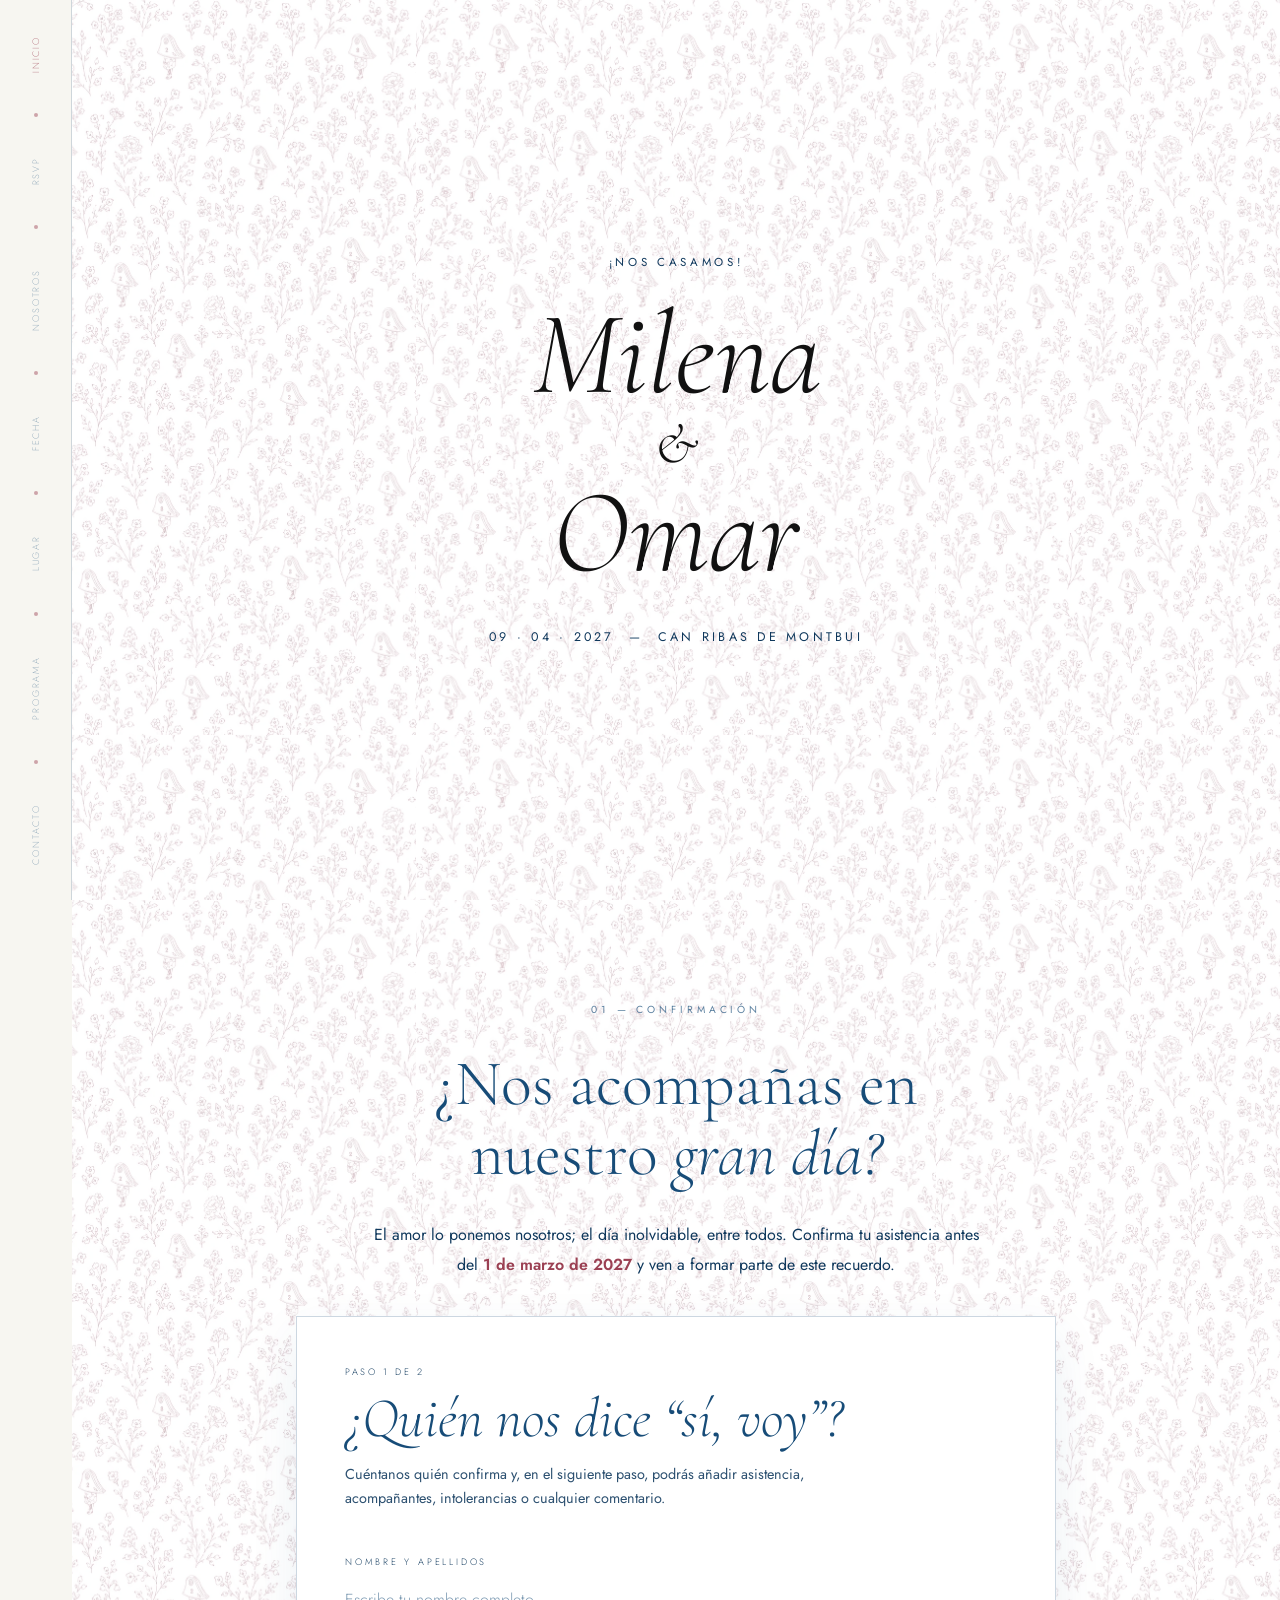
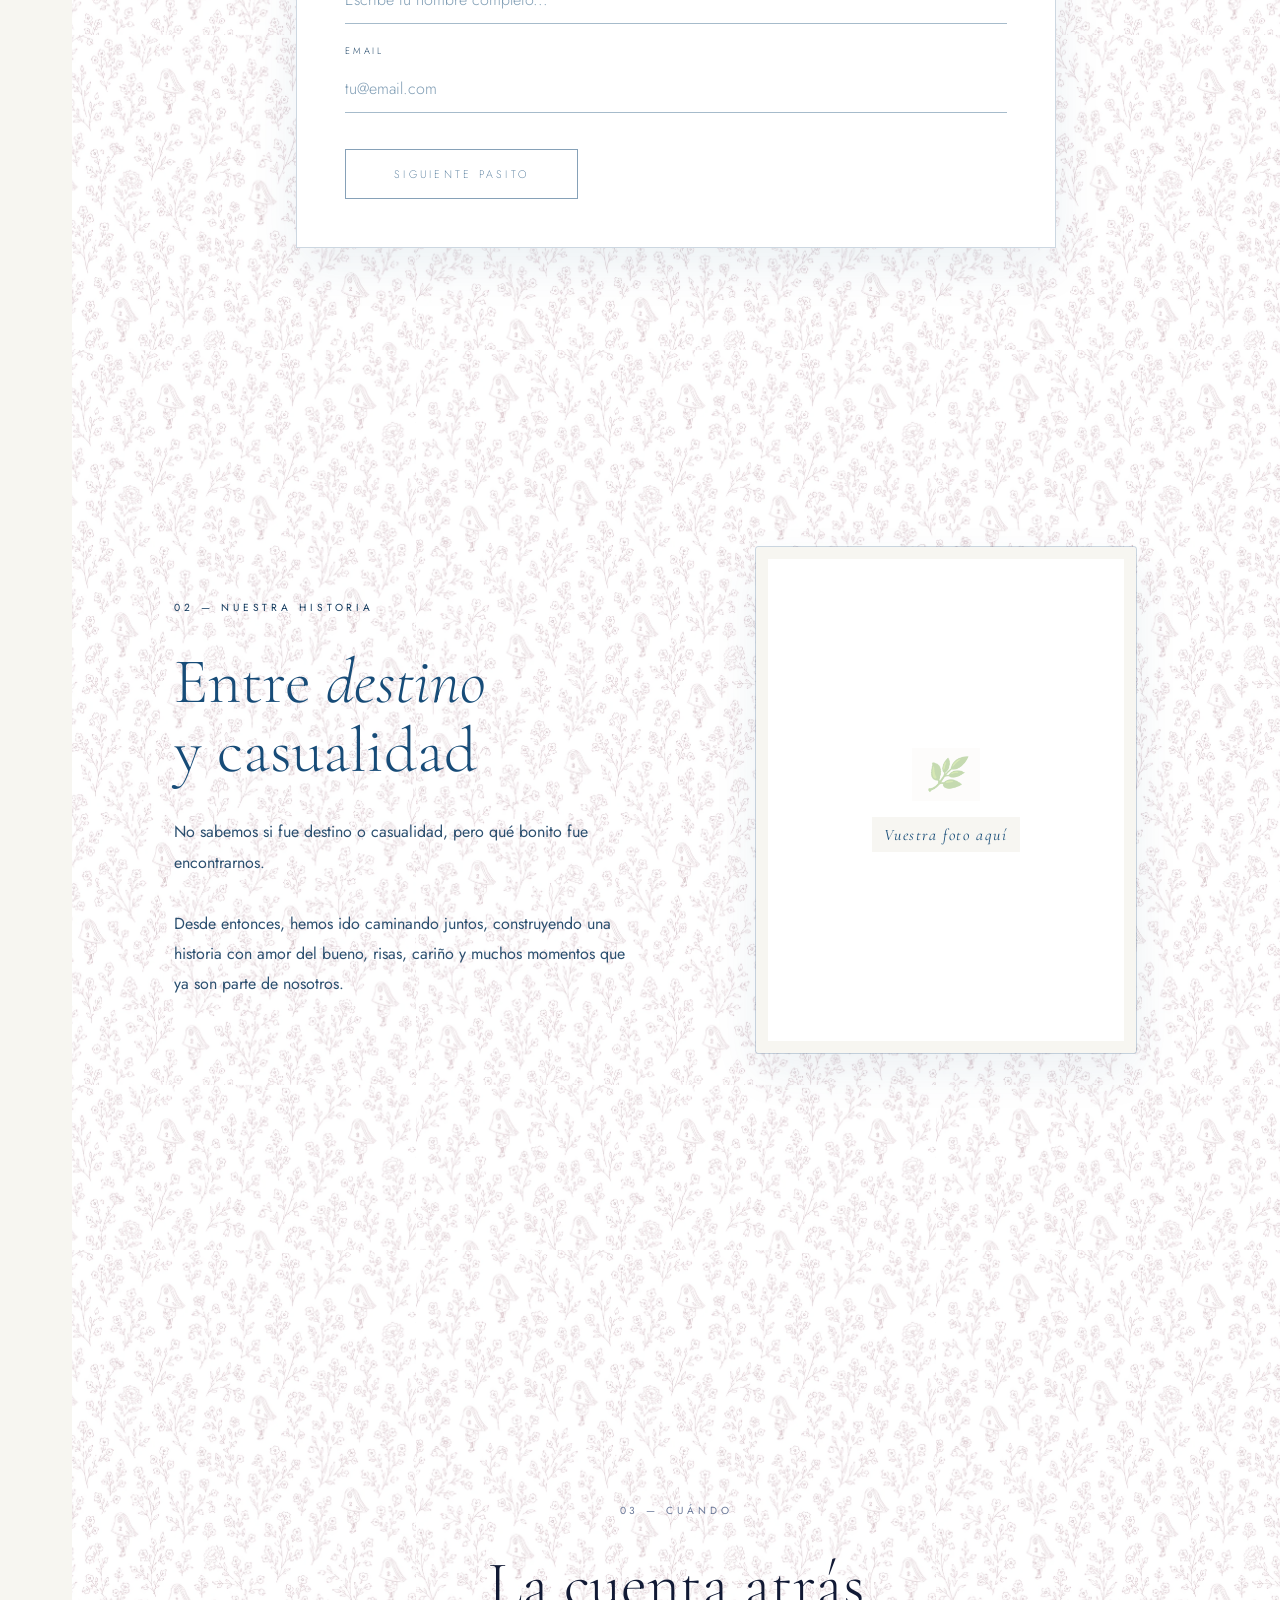
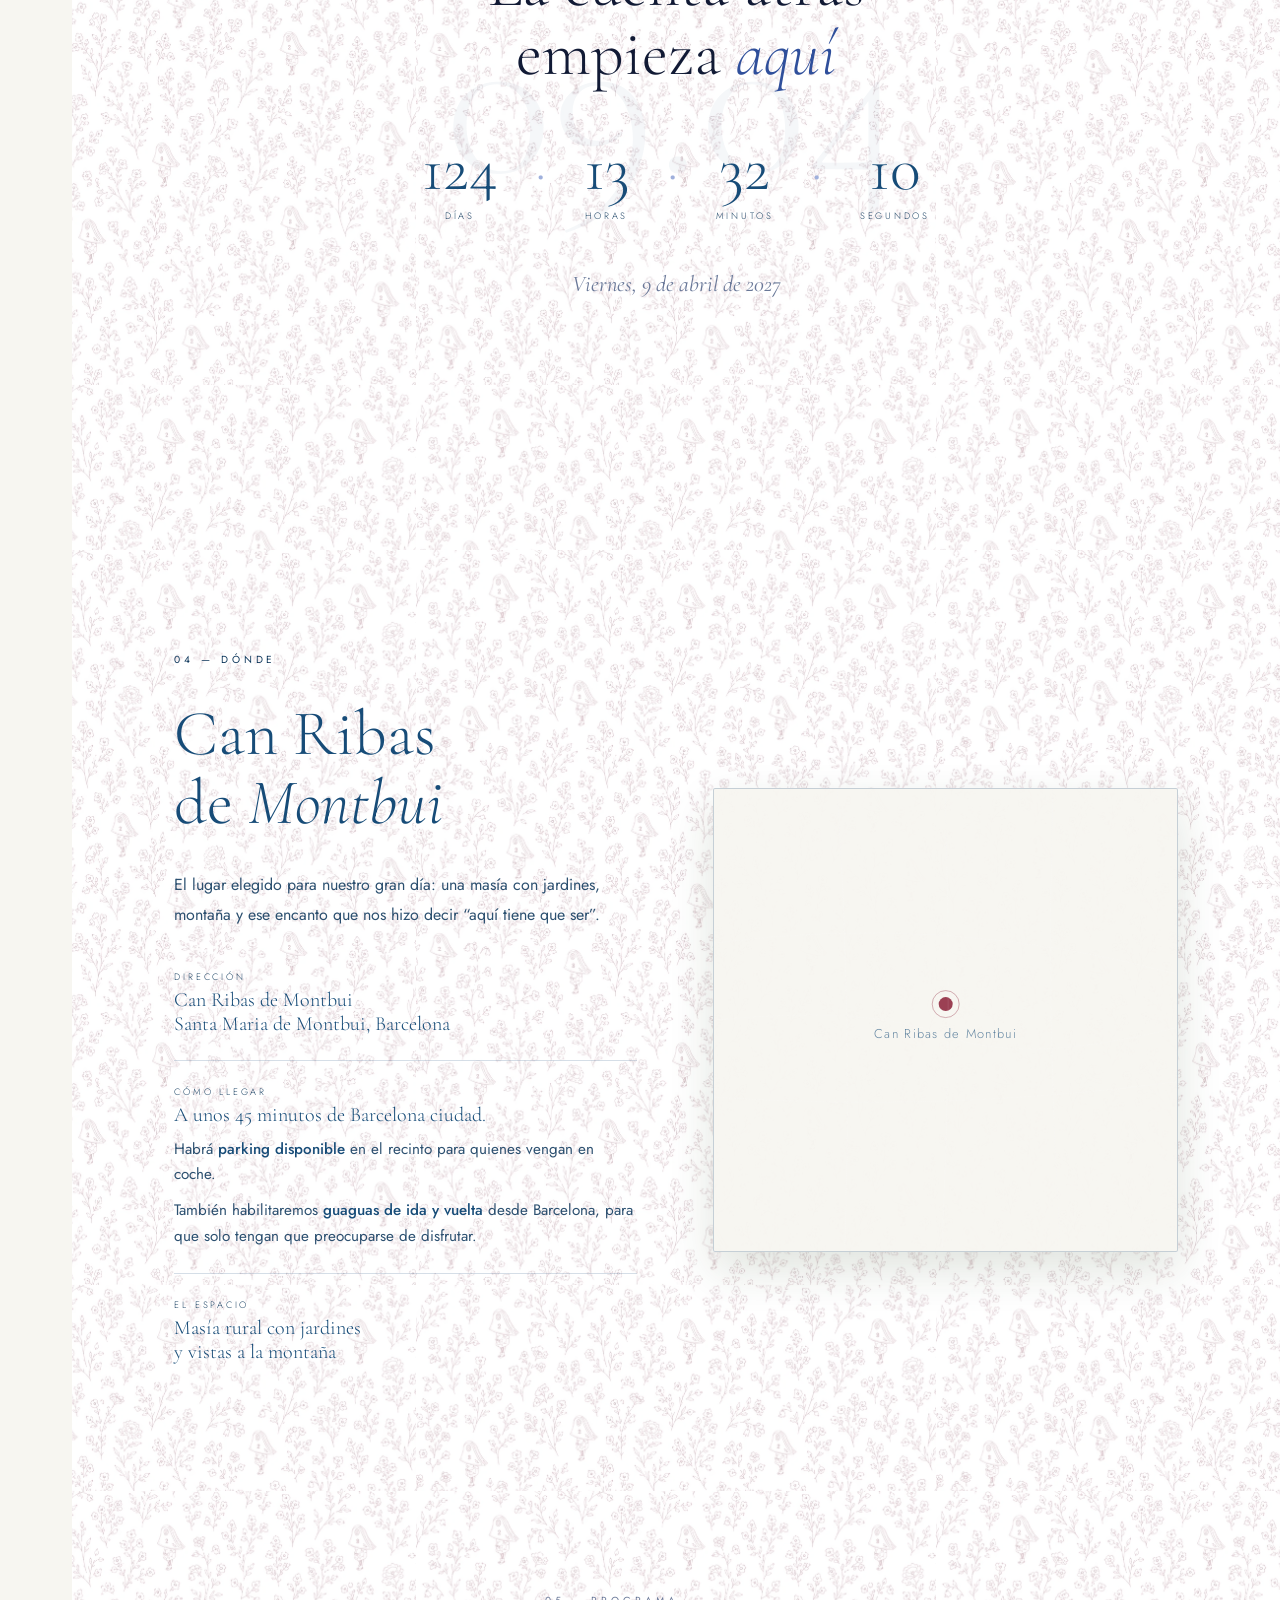
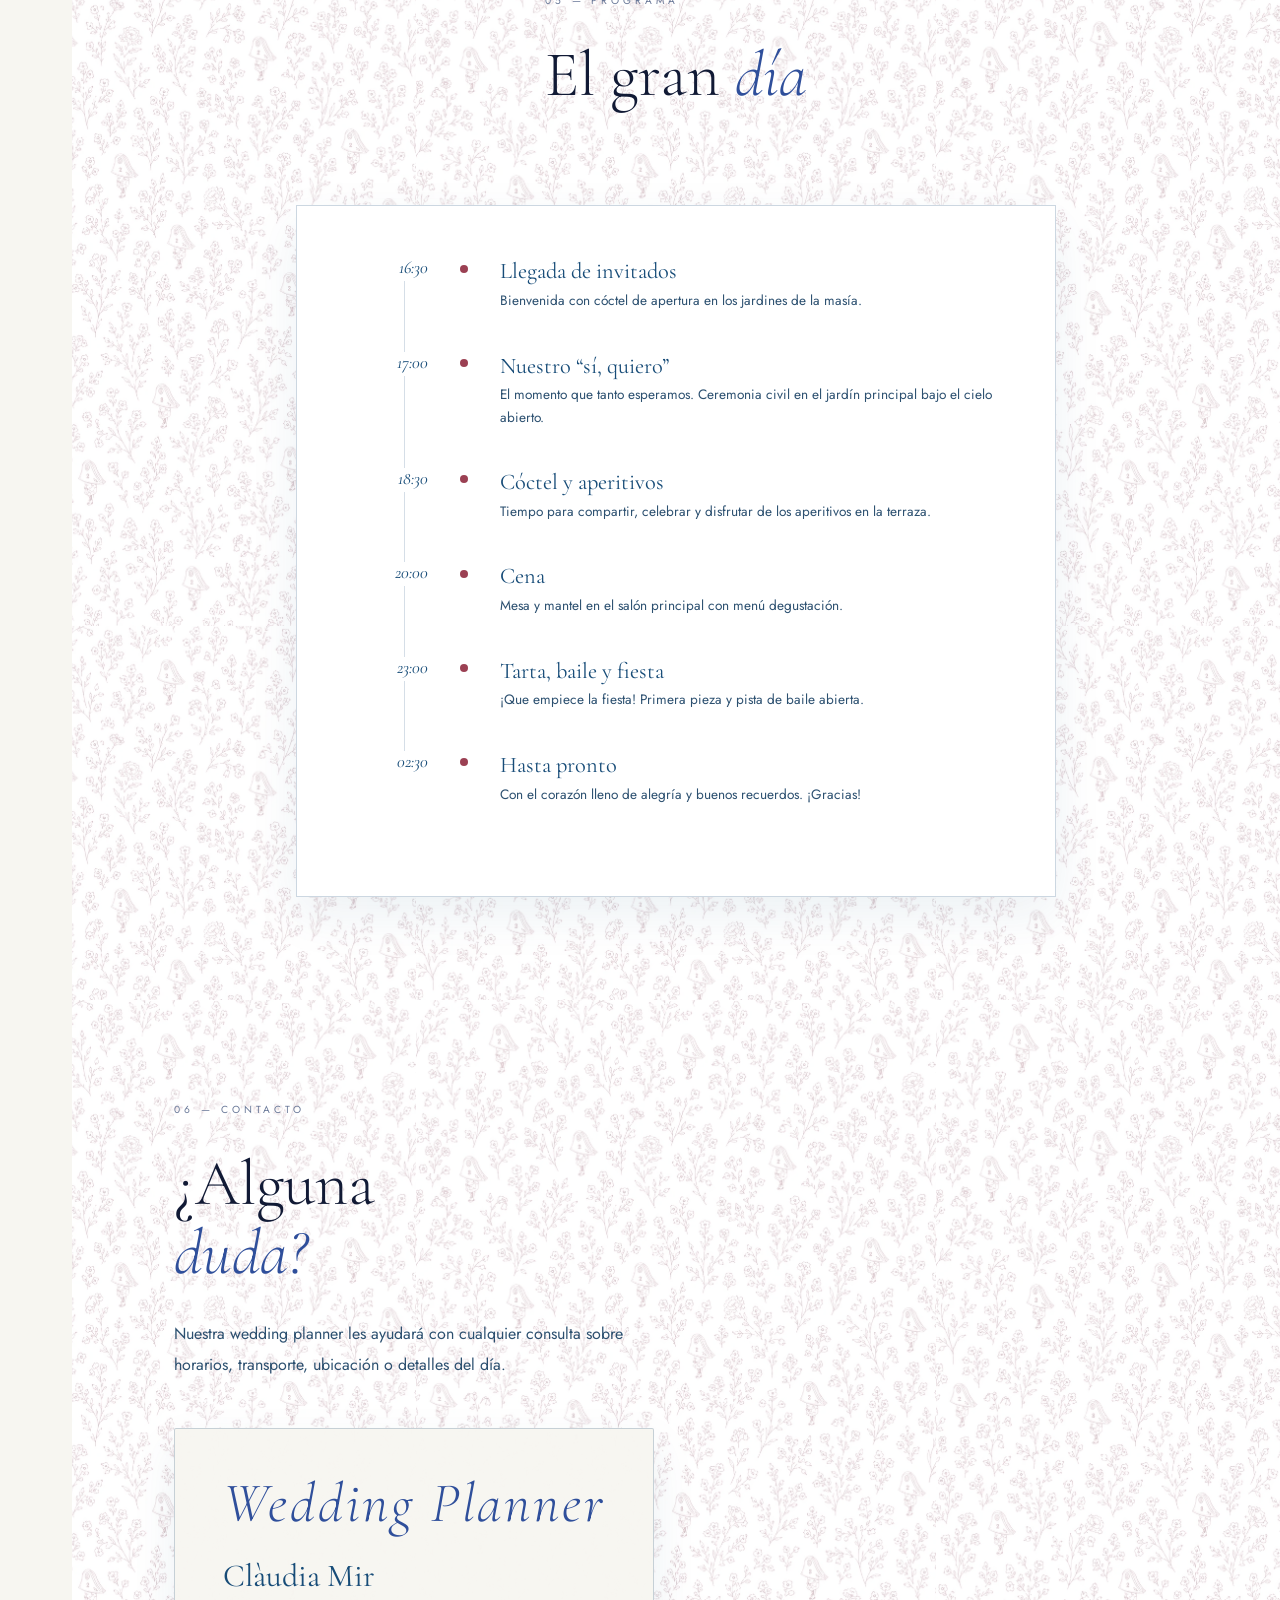
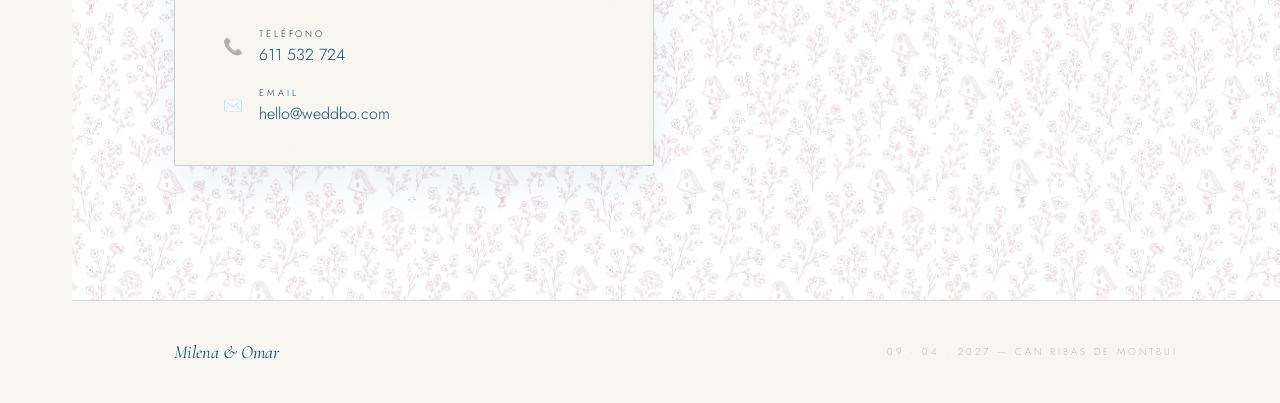
==== index.html @ 851d4db3 "Refine RSVP companion flow, add seconds, clean Donde icons, shorten Contacto title" ====
﻿<!DOCTYPE html>
<html lang="es">
<head>
<meta charset="UTF-8">
<meta name="viewport" content="width=device-width, initial-scale=1.0">
<title>Milena & Omar — 09.04.2027</title>
<link rel="icon" href="data:,">
<link rel="preconnect" href="https://fonts.googleapis.com">
<link href="https://fonts.googleapis.com/css2?family=Cormorant+Garamond:ital,wght@0,300;0,400;1,300;1,400&family=Jost:wght@200;300;400&display=swap" rel="stylesheet">
<style>
  *, *::before, *::after { margin: 0; padding: 0; box-sizing: border-box; }

  :root {
    --white:        #fbfcff;
    --off:          #f2f5fb;
    --blush:        #9fb0dc;
    --blush-light:  #d8e1ff;
    --garnet:       #2f4f9b;
    --garnet-deep:  #142552;
    --dark:         #111a35;
    --stone:        #697898;
  }

  html { scroll-behavior: smooth; }
  body { font-family: 'Jost', sans-serif; background: var(--white); color: var(--dark); overflow-x: hidden; }

  .vichy { position: relative; }
  .vichy::after {
    content: ''; position: absolute; inset: 0; pointer-events: none; z-index: 0;
    background-image:
      repeating-linear-gradient(0deg, transparent, transparent 18px, rgba(47,79,155,0.026) 18px, rgba(47,79,155,0.026) 36px),
      repeating-linear-gradient(90deg, transparent, transparent 18px, rgba(47,79,155,0.026) 18px, rgba(47,79,155,0.026) 36px);
  }
  .vichy-inv::after {
    background-image:
      repeating-linear-gradient(0deg, transparent, transparent 20px, rgba(255,255,255,0.035) 20px, rgba(255,255,255,0.035) 40px),
      repeating-linear-gradient(90deg, transparent, transparent 20px, rgba(255,255,255,0.035) 20px, rgba(255,255,255,0.035) 40px);
  }
  .vichy > * { position: relative; z-index: 1; }

  nav {
    position: fixed; left: 0; top: 0; width: 60px; height: 100vh;
    display: flex; flex-direction: column; align-items: center; justify-content: center;
    gap: 2.5rem; z-index: 100; border-right: 1px solid rgba(47,79,155,0.12); background: var(--white);
  }
  nav a { font-weight: 200; font-size: 0.58rem; letter-spacing: 0.2em; text-transform: uppercase; color: var(--stone); text-decoration: none; writing-mode: vertical-rl; transform: rotate(180deg); transition: color 0.3s, opacity 0.3s; opacity: 0.55; }
  nav a:hover, nav a.active { color: var(--garnet); opacity: 1; }
  nav .dot { width: 4px; height: 4px; border-radius: 50%; background: var(--blush); }

  main { margin-left: 60px; }
  section { min-height: 100vh; display: flex; align-items: center; position: relative; overflow: hidden; }

  #inicio { flex-direction: column; justify-content: center; padding: 0 8vw; }
  .hero-eyebrow { font-weight: 200; font-size: 0.7rem; letter-spacing: 0.4em; text-transform: uppercase; color: var(--stone); margin-bottom: 2.5rem; animation: fadeUp 1s ease both 0.2s; }
  .hero-title { font-family: 'Cormorant Garamond', serif; font-weight: 300; font-size: clamp(5rem, 13vw, 11rem); line-height: 0.88; color: var(--dark); animation: fadeUp 1s ease both 0.5s; }
  .hero-title em { font-style: italic; color: var(--garnet); }
  .hero-ampersand { font-family: 'Cormorant Garamond', serif; font-style: italic; font-size: clamp(3rem, 7vw, 6rem); color: var(--dark); display: block; margin: 0.15em 0; }
  .hero-name-omar { color: var(--blush); }
  .hero-date { margin-top: 3rem; font-weight: 200; font-size: 0.75rem; letter-spacing: 0.35em; color: var(--stone); text-transform: uppercase; animation: fadeUp 1s ease both 0.8s; }
  .floral { position: absolute; right: 5vw; top: 50%; transform: translateY(-50%); opacity: 0.08; width: min(45vw, 500px); pointer-events: none; animation: fadeIn 2s ease both 1s; }

  .section-label { font-weight: 200; font-size: 0.62rem; letter-spacing: 0.38em; text-transform: uppercase; color: var(--blush); margin-bottom: 2rem; }
  .section-title { font-family: 'Cormorant Garamond', serif; font-weight: 300; font-size: clamp(2.5rem, 5vw, 4.5rem); line-height: 1.08; margin-bottom: 2rem; }
  .section-title em { font-style: italic; color: var(--blush); }

  #nosotros { padding: 8vw; gap: 6vw; }
  #nosotros .section-title { color: var(--white); }
  .nos-text { flex: 1; }
  .nos-body { font-weight: 300; font-size: 1rem; line-height: 1.9; color: rgba(254,252,252,0.65); max-width: 480px; }
  .nos-image { flex: 1; display: flex; align-items: center; justify-content: center; }
  .placeholder-img { width: 100%; max-width: 380px; aspect-ratio: 3/4; background: rgba(255,255,255,0.08); border: 1px solid rgba(255,255,255,0.18); border-radius: 2px; display: flex; align-items: center; justify-content: center; flex-direction: column; gap: 1rem; }
  .placeholder-img span { font-family: 'Cormorant Garamond', serif; font-style: italic; font-size: 1rem; color: rgba(255,255,255,0.55); letter-spacing: 0.1em; }
  .placeholder-img .icon { font-size: 2rem; opacity: 0.35; }

  #fecha { padding: 8vw; flex-direction: column; justify-content: center; text-align: center; }
  #fecha .section-label { color: var(--stone); }
  #fecha .section-title { color: var(--dark); }
  #fecha .section-title em { color: var(--garnet); }
  .fecha-watermark { font-family: 'Cormorant Garamond', serif; font-weight: 300; font-size: clamp(5rem,18vw,14rem); line-height: 1; color: var(--garnet); opacity: 0.04; position: absolute; left: 50%; transform: translateX(-50%); white-space: nowrap; pointer-events: none; user-select: none; }
  .fecha-content { position: relative; z-index: 1; }
  .countdown { display: flex; gap: clamp(0.8rem,3vw,3.5rem); justify-content: center; margin-top: 3rem; flex-wrap: wrap; }
  .countdown-item { text-align: center; }
  .countdown-number { font-family: 'Cormorant Garamond', serif; font-weight: 300; font-size: clamp(2.4rem,5vw,4.5rem); line-height: 1; color: var(--garnet); display: block; }
  .countdown-label { font-weight: 200; font-size: 0.58rem; letter-spacing: 0.3em; text-transform: uppercase; color: var(--stone); margin-top: 0.5rem; display: block; }
  .countdown-sep { font-family: 'Cormorant Garamond', serif; font-size: 3rem; color: var(--blush); align-self: flex-start; margin-top: 0.4rem; }

  #lugar { padding: 8vw; gap: 6vw; flex-wrap: wrap; }
  #lugar .section-title { color: var(--white); }
  .lugar-map { flex: 1; min-width: 280px; aspect-ratio: 1; background: rgba(255,255,255,0.04); border: 1px solid rgba(255,255,255,0.1); border-radius: 2px; display: flex; align-items: center; justify-content: center; position: relative; overflow: hidden; }
  .map-pin { position: absolute; top: 50%; left: 50%; transform: translate(-50%,-50%); text-align: center; }
  .map-pin-dot { width: 14px; height: 14px; border-radius: 50%; background: var(--blush); margin: 0 auto; position: relative; }
  .map-pin-dot::after { content: ''; position: absolute; inset: -7px; border-radius: 50%; border: 1px solid var(--blush); opacity: 0.4; animation: pulse 2s ease infinite; }
  .map-pin-text { margin-top: 0.8rem; font-weight: 300; font-size: 0.8rem; letter-spacing: 0.1em; color: var(--white); opacity: 0.65; }
  .lugar-text { flex: 1; min-width: 280px; }
  .location-details { margin-top: 2.5rem; display: flex; flex-direction: column; gap: 1.5rem; }
  .detail-row { display: flex; align-items: flex-start; padding-bottom: 1.5rem; border-bottom: 1px solid rgba(255,255,255,0.08); }
  .detail-row:last-child { border-bottom: none; }
  .detail-icon { font-size: 1.1rem; opacity: 0.4; margin-top: 0.1rem; flex-shrink: 0; }
  .detail-label { font-weight: 200; font-size: 0.58rem; letter-spacing: 0.3em; text-transform: uppercase; color: var(--blush); margin-bottom: 0.3rem; }
  .detail-value { font-family: 'Cormorant Garamond', serif; font-size: 1.25rem; font-weight: 300; color: var(--white); }
  .detail-sub { font-family: 'Jost', sans-serif; font-size: 0.95rem; font-weight: 400; line-height: 1.7; margin-top: 0.6rem; color: rgba(15,56,92,0.88); max-width: 460px; }
  .detail-sub strong { font-weight: 500; color: var(--ink); }

  #programa { padding: 8vw; flex-direction: column; }
  #programa .section-label { color: var(--stone); }
  #programa .section-title { color: var(--dark); }
  #programa .section-title em { color: var(--garnet); }
  .timeline { margin-top: 4rem; max-width: 600px; width: 100%; }
  .timeline-item { display: flex; gap: 2rem; padding-bottom: 2.5rem; position: relative; }
  .timeline-item::after { content: ''; position: absolute; left: 3.5rem; top: 1.5rem; bottom: 0; width: 1px; background: rgba(47,79,155,0.12); }
  .timeline-item:last-child::after { display: none; }
  .timeline-time { font-family: 'Cormorant Garamond', serif; font-style: italic; font-size: 1.1rem; color: var(--garnet); width: 5rem; flex-shrink: 0; text-align: right; }
  .timeline-dot { width: 8px; height: 8px; border-radius: 50%; background: var(--blush); margin-top: 0.45rem; flex-shrink: 0; position: relative; z-index: 1; }
  .timeline-event { font-family: 'Cormorant Garamond', serif; font-weight: 400; font-size: 1.4rem; color: var(--dark); margin-bottom: 0.3rem; }
  .timeline-desc { font-weight: 300; font-size: 0.85rem; color: var(--stone); line-height: 1.65; }

  #contacto { padding: 8vw; flex-direction: column; align-items: flex-start; }
  #contacto .section-label { color: var(--stone); }
  #contacto .section-title { color: var(--dark); }
  #contacto .section-title em { color: var(--garnet); }
  .contact-card { background: var(--white); padding: 2.5rem 3rem; border-radius: 2px; border: 1px solid rgba(47,79,155,0.12); min-width: 280px; }
  .contact-card-role { font-family: 'Cormorant Garamond', serif; font-style: italic; font-size: 0.95rem; color: var(--garnet); letter-spacing: 0.05em; margin-bottom: 1.2rem; }
  .contact-card-name { font-family: 'Cormorant Garamond', serif; font-weight: 400; font-size: 2rem; color: var(--dark); margin-bottom: 2rem; }
  .contact-link { display: flex; align-items: center; gap: 1rem; text-decoration: none; color: var(--dark); transition: color 0.25s; margin-bottom: 1.2rem; }
  .contact-link:last-child { margin-bottom: 0; }
  .contact-link:hover { color: var(--garnet); }
  .contact-link-label { font-weight: 200; font-size: 0.58rem; letter-spacing: 0.3em; text-transform: uppercase; color: var(--stone); margin-bottom: 0.2rem; }
  .contact-link-value { font-weight: 300; font-size: 1rem; }
  .contact-quote { max-width: 300px; align-self: center; font-family: 'Cormorant Garamond', serif; font-style: italic; font-size: 1.55rem; line-height: 1.55; color: var(--garnet); opacity: 0.5; }

  #confirmacion { padding: 8vw; flex-direction: column; align-items: flex-start; }
  #confirmacion .section-label { color: var(--blush-light); opacity: 0.7; }
  #confirmacion .section-title { color: var(--white); }
  #confirmacion .section-title em { color: var(--blush-light); }
  .confirm-text { font-weight: 300; font-size: 1rem; line-height: 1.9; color: rgba(254,252,252,0.6); max-width: 460px; margin-bottom: 3rem; }
  .confirm-form { display: flex; flex-direction: column; gap: 1.5rem; width: 100%; max-width: 500px; }
  .rsvp-step-kicker { font-weight: 200; font-size: 0.58rem; letter-spacing: 0.28em; text-transform: uppercase; color: rgba(254,252,252,0.42); margin-bottom: 0.4rem; }
  .rsvp-step-title { font-family: 'Cormorant Garamond', serif; font-size: 2rem; font-weight: 300; color: var(--white); margin-bottom: 0.6rem; }
  .rsvp-step-help { font-weight: 300; font-size: 0.9rem; line-height: 1.7; color: rgba(254,252,252,0.58); margin-bottom: 1.5rem; max-width: 500px; }
    .rsvp-details { display: none; width: 100%; max-width: 500px; margin-top: 2rem; scroll-margin-top: 2rem; }
  .rsvp-details:target, .rsvp-details.is-open { display: block; }
  .form-group { display: flex; flex-direction: column; gap: 0.5rem; }
  .form-label { font-weight: 200; font-size: 0.58rem; letter-spacing: 0.3em; text-transform: uppercase; color: rgba(254,252,252,0.45); }
  .form-input, .form-textarea {
    background: transparent; border: none; border-bottom: 1px solid rgba(254,252,252,0.2);
    padding: 0.75rem 0; color: var(--white); font-family: 'Jost', sans-serif;
    font-weight: 300; font-size: 1rem; transition: border-color 0.3s; outline: none; width: 100%;
  }
  .form-input::placeholder { color: rgba(254,252,252,0.25); }
  .form-input:focus, .form-textarea:focus { border-bottom-color: var(--blush-light); }
  .form-textarea { resize: none; height: 70px; }
  .btn-submit {
    margin-top: 1rem; padding: 1rem 3rem; background: transparent;
    border: 1px solid rgba(254,252,252,0.3); color: var(--white);
    font-family: 'Jost', sans-serif; font-weight: 200; font-size: 0.68rem;
    letter-spacing: 0.3em; text-transform: uppercase; cursor: pointer;
    transition: all 0.3s; align-self: flex-start;
  }
  .btn-submit:hover { background: var(--white); border-color: var(--white); color: var(--garnet); }
  a.btn-submit { text-decoration: none; display: inline-flex; align-items: center; justify-content: center; }
  .btn-secondary { margin-top: 0.8rem; padding: 0.8rem 0; background: transparent; border: none; color: rgba(254,252,252,0.55); font-family: 'Jost', sans-serif; font-weight: 200; font-size: 0.68rem; letter-spacing: 0.2em; text-transform: uppercase; cursor: pointer; }
  .btn-secondary:hover { color: var(--white); }

  footer { margin-left: 60px; padding: 2.5rem 8vw; display: flex; justify-content: space-between; align-items: center; border-top: 1px solid rgba(47,79,155,0.12); background: var(--white); flex-wrap: wrap; gap: 1rem; }
  .footer-names { font-family: 'Cormorant Garamond', serif; font-style: italic; font-size: 1.15rem; color: var(--stone); }
  .footer-date { font-weight: 200; font-size: 0.62rem; letter-spacing: 0.3em; text-transform: uppercase; color: var(--stone); opacity: 0.5; }

  @keyframes fadeUp { from { opacity:0; transform:translateY(28px); } to { opacity:1; transform:translateY(0); } }
  @keyframes fadeIn { from { opacity:0; } to { opacity:0.08; } }
  @keyframes pulse { 0%,100% { transform:scale(1); opacity:0.4; } 50% { transform:scale(1.6); opacity:0; } }
  .reveal { opacity:0; transform:translateY(36px); transition: opacity 0.8s ease, transform 0.8s ease; }
  .reveal.visible { opacity:1; transform:translateY(0); }

  @media (max-width: 768px) {
    nav { display: none; }
    main, footer { margin-left: 0; }
    #nosotros, #lugar { flex-direction: column; }
    .hero-title { font-size: clamp(3.5rem,15vw,6rem); }
    footer { flex-direction: column; text-align: center; }
    .mobile-nav { display: flex; position: fixed; bottom:0; left:0; right:0; background: var(--white); border-top: 1px solid rgba(47,79,155,0.12); padding: 0.75rem 1rem; justify-content: space-around; z-index: 100; }
    .mobile-nav a { font-weight:200; font-size:0.5rem; letter-spacing:0.1em; text-transform:uppercase; color:var(--stone); text-decoration:none; text-align:center; }
  }
  @media (min-width: 769px) { .mobile-nav { display: none; } }

  /* ── RSVP styles ── */
  .rsvp-card { background: rgba(254,252,252,0.05); border: 1px solid rgba(254,252,252,0.12); border-radius: 2px; padding: 1.5rem; margin-bottom: 1rem; }
  .rsvp-card-header { display:flex; align-items:flex-start; justify-content:space-between; gap:1rem; margin-bottom:1.2rem; }
  .rsvp-card-name { font-family: 'Cormorant Garamond', serif; font-size: 1.6rem; font-weight: 300; color: var(--white); margin-bottom: 1rem; }
  .rsvp-card-tag { font-weight: 200; font-size: 0.56rem; letter-spacing: 0.22em; text-transform: uppercase; color: rgba(254,252,252,0.36); }
  .btn-choice { padding: 0.55rem 1.2rem; background: transparent; border: 1px solid rgba(254,252,252,0.2); color: rgba(254,252,252,0.65); font-family: 'Jost', sans-serif; font-weight: 200; font-size: 0.75rem; letter-spacing: 0.1em; cursor: pointer; transition: all 0.2s; border-radius: 1px; }
  .btn-choice:hover { border-color: rgba(254,252,252,0.5); color: var(--white); }
  .btn-choice.selected-si { background: #254a80; border-color: #254a80; color: #fff; }
  .btn-choice.selected-no { background: #1c2747; border-color: #1c2747; color: #fff; }
  .choice-radio { position: absolute; opacity: 0; pointer-events: none; }
  .btn-add-companion { display: flex; align-items: center; gap: 0.5rem; background: transparent; border: 1px dashed rgba(254,252,252,0.2); color: rgba(254,252,252,0.5); font-family: 'Jost', sans-serif; font-weight: 200; font-size: 0.72rem; letter-spacing: 0.15em; text-transform: uppercase; padding: 0.7rem 1.2rem; cursor: pointer; transition: all 0.2s; border-radius: 1px; width: 100%; justify-content: center; margin-top: 0.5rem; }
  .btn-add-companion:hover { border-color: rgba(254,252,252,0.4); color: rgba(254,252,252,0.8); }
  .remove-companion { background: transparent; border: none; color: rgba(254,252,252,0.3); font-size: 1rem; cursor: pointer; padding: 0 0.3rem; line-height: 1; transition: color 0.2s; }
  .remove-companion:hover { color: rgba(254,252,252,0.7); }

  /* ── Diseño invitación MO ── */
  :root {
    --paper: #f7f6f1;
    --paper-soft: #efeee8;
    --ink: #174c78;
    --ink-deep: #0f385c;
    --botanical-red: #9b4053;
    --botanical-green: #263f17;
    --line: rgba(23,76,120,0.22);
    --shadow-paper: 0 28px 80px rgba(22,32,36,0.16);
  }

  body {
    background: var(--paper);
    color: var(--ink-deep);
  }

  .vichy::after,
  .vichy-inv::after {
    display: none;
  }

  nav {
    width: 72px;
    background: rgba(247,246,241,0.94);
    border-right: 1px solid rgba(23,76,120,0.18);
    backdrop-filter: blur(10px);
  }

  nav a,
  .mobile-nav a {
    color: var(--ink);
    opacity: 0.62;
  }

  nav a:hover,
  nav a.active {
    color: var(--botanical-red);
  }

  nav .dot {
    background: var(--botanical-red);
    opacity: 0.45;
  }

  main,
  footer {
    margin-left: 72px;
  }

  section {
    min-height: 100vh;
    padding: clamp(4rem, 8vw, 7rem);
    background-color: #fff;
    background-image: linear-gradient(rgba(255,255,255,0.76), rgba(255,255,255,0.76)), url('assets/rojo.webp');
    background-size: 520px auto;
    background-position: center top;
    background-repeat: repeat;
  }

  .section-label {
    color: var(--ink-deep);
    opacity: 1;
    font-weight: 400;
    font-size: 0.64rem;
  }

  .section-title {
    color: var(--ink-deep);
  }

  .section-title em,
  .hero-title em,
  .hero-name-omar {
    color: var(--ink);
  }

  #inicio {
    padding: clamp(2rem, 5vw, 5rem);
    justify-content: center;
  }

  #inicio > div {
    width: min(680px, 92vw);
    min-height: auto;
    padding: clamp(2.2rem, 7vw, 4.6rem) clamp(1.5rem, 5vw, 3.6rem);
    display: flex;
    flex-direction: column;
    align-items: center;
    justify-content: center;
    text-align: center;
    background: transparent;
    border: 0;
    box-shadow: none;
  }

  #inicio > div::before,
  #inicio > div::after {
    display: none;
  }

  #inicio > div::before { margin-bottom: clamp(2.5rem, 7vh, 5rem); }
  #inicio > div::after { margin-top: clamp(2.5rem, 7vh, 5rem); }

  .floral {
    display: none;
  }

  .hero-eyebrow {
    margin-bottom: 1.8rem;
    color: var(--ink-deep) !important;
    opacity: 1;
    font-size: 0.72rem;
    font-weight: 400;
    letter-spacing: 0.32em;
    animation: none;
  }

  .hero-title {
    color: #111 !important;
    font-family: 'Cormorant Garamond', serif;
    font-style: italic;
    font-weight: 300;
    font-size: clamp(4.2rem, 10vw, 7.4rem);
    line-height: 0.96;
    animation: none;
  }

  .hero-title em,
  .hero-name-omar {
    color: #111 !important;
  }

  .hero-ampersand {
    color: #111 !important;
    font-family: 'Cormorant Garamond', serif;
    font-style: italic;
    font-size: clamp(2rem, 5vw, 3.6rem);
    margin: 0.08em 0;
  }

  .hero-date {
    margin-top: 2.4rem;
    color: var(--ink-deep) !important;
    opacity: 1;
    font-weight: 400;
    font-size: 0.78rem;
    letter-spacing: 0.26em;
    animation: none;
  }

  #confirmacion,
  #lugar {
    align-items: center;
  }

  #confirmacion > .section-label,
  #confirmacion > .section-title,
  #confirmacion > .confirm-text,
  #confirmacion > form,
  #confirmacion > #rsvp-step-3 {
    width: min(760px, 100%);
    margin-left: auto;
    margin-right: auto;
  }

  #confirmacion > .section-label,
  #confirmacion > .section-title,
  #confirmacion > .confirm-text {
    text-align: center;
  }

  #confirmacion .section-label,
  #confirmacion .section-title,
  #lugar .section-title,
  #nosotros .section-title {
    color: var(--ink);
  }

  #confirmacion .section-title em,
  #lugar .section-title em {
    color: var(--ink);
  }

  .confirm-text {
    color: var(--ink-deep);
    max-width: 620px;
    margin-bottom: 2.2rem;
    font-weight: 400;
  }

  .confirm-text strong {
    color: var(--botanical-red) !important;
    font-weight: 600;
  }

  #rsvp-form,
  .confirm-form,
  .rsvp-details,
  #rsvp-step-3 {
    max-width: 760px !important;
  }

  #rsvp-form,
  #rsvp-step-3,
  .contact-card,
  .timeline,
  .placeholder-img {
    background: #fff;
    border: 1px solid var(--line);
    box-shadow: 0 18px 46px rgba(23,76,120,0.08);
  }

  #rsvp-form {
    padding: clamp(1.6rem, 4vw, 3rem);
  }

  .confirm-form {
    gap: 1.25rem;
  }

  .rsvp-step-kicker,
  .rsvp-card-tag,
  .form-label,
  .detail-label,
  .contact-link-label,
  .countdown-label {
    color: rgba(15,56,92,0.92);
    font-weight: 300;
  }

  .rsvp-step-title,
  .rsvp-card-name,
  .detail-value,
  .timeline-event,
  .contact-card-name {
    color: var(--ink);
  }

  .rsvp-step-title,
  .contact-card-role {
    font-family: 'Cormorant Garamond', serif;
    font-style: italic;
    font-weight: 300;
    font-size: clamp(2.4rem, 5vw, 3.5rem);
  }

  .rsvp-step-help,
  .nos-body,
  .timeline-desc {
    color: rgba(15,56,92,0.88);
    font-weight: 400;
  }

  .form-input,
  .form-textarea {
    color: var(--ink-deep);
    border-bottom-color: rgba(23,76,120,0.38);
  }

  .form-input::placeholder {
    color: rgba(23,76,120,0.56);
  }

  .form-input:focus,
  .form-textarea:focus {
    border-bottom-color: var(--botanical-red);
  }

  .btn-submit,
  .btn-add-companion,
  .btn-choice {
    color: var(--ink);
    border-color: rgba(23,76,120,0.52);
    background: transparent;
  }

  .btn-submit:hover,
  .btn-add-companion:hover,
  .btn-choice:hover {
    background: var(--ink);
    border-color: var(--ink);
    color: var(--paper);
  }

  .btn-choice.selected-si,
  .btn-choice.selected-no {
    background: var(--ink);
    border-color: var(--ink);
    color: var(--paper);
  }

  .rsvp-card {
    background: rgba(255,255,255,0.7);
    border-color: rgba(23,76,120,0.18);
  }

  .remove-companion {
    color: rgba(23,76,120,0.42);
  }

  .remove-companion:hover {
    color: var(--botanical-red);
  }

  #rsvp-step-3 {
    padding: clamp(2rem, 5vw, 4rem);
    text-align: center;
  }

  #rsvp-step-3 p:first-child {
    color: var(--ink) !important;
    font-family: 'Cormorant Garamond', serif !important;
    font-style: italic !important;
    font-weight: 300 !important;
    font-size: clamp(3rem, 8vw, 5rem) !important;
  }

  #rsvp-step-3 p:last-child {
    color: rgba(15,56,92,0.72) !important;
  }

  .placeholder-img {
    background-image: none;
    border: 12px solid var(--paper);
    outline: 1px solid var(--line);
  }

  .placeholder-img span {
    color: var(--ink);
    background: rgba(247,246,241,0.92);
    padding: 0.45rem 0.8rem;
  }

  .fecha-watermark,
  .countdown-number,
  .timeline-time,
  .contact-quote {
    color: var(--ink);
  }

  .contact-quote {
    opacity: 0.72;
  }

  .timeline {
    padding: clamp(2rem, 4vw, 3.2rem);
    max-width: 760px;
  }

  .timeline-dot {
    background: var(--botanical-red);
  }

  .timeline-item::after {
    background: rgba(23,76,120,0.18);
  }

  #lugar {
    color: var(--ink);
  }

  .lugar-map {
    background: rgba(247,246,241,0.94);
    border-color: var(--line);
    box-shadow: 0 18px 46px rgba(38,63,23,0.14);
  }

  .map-pin-dot {
    background: var(--botanical-red);
  }

  .map-pin-dot::after {
    border-color: var(--botanical-red);
  }

  .map-pin-text {
    color: var(--ink);
  }

  .detail-row {
    border-bottom-color: rgba(23,76,120,0.18);
  }

  .detail-icon {
    opacity: 0.72;
  }

  .contact-card {
    background: rgba(247,246,241,0.96);
  }

  footer,
  .mobile-nav {
    background: var(--paper);
    border-color: rgba(23,76,120,0.18);
  }

  .footer-names,
  .footer-date,
  .contact-link,
  .contact-link-value {
    color: var(--ink);
  }

  @media (max-width: 768px) {
    main,
    footer {
      margin-left: 0;
    }

    section {
      padding: 5rem 1.25rem;
    }

    #inicio {
      padding: 1rem;
    }

    #inicio > div {
      min-height: calc(100vh - 2rem);
      width: 100%;
      padding: 2.2rem 1.2rem;
    }

    .hero-title {
      font-size: clamp(3.6rem, 18vw, 5.4rem);
    }

    .hero-date {
      letter-spacing: 0.16em;
      line-height: 1.8;
    }

    #confirmacion {
      padding-bottom: 6rem;
    }

    #rsvp-form {
      padding: 1.35rem;
    }

    .btn-submit {
      width: 100%;
      text-align: center;
      justify-content: center;
    }

    .mobile-nav {
      overflow-x: auto;
      justify-content: flex-start;
      gap: 1rem;
    }
  }

  .reveal {
    opacity: 1;
    transform: none;
  }
</style>
</head>
<body>

<nav>
  <a href="#inicio" class="active">Inicio</a>
  <div class="dot"></div>
  <a href="#confirmacion">RSVP</a>
  <div class="dot"></div>
  <a href="#nosotros">Nosotros</a>
  <div class="dot"></div>
  <a href="#fecha">Fecha</a>
  <div class="dot"></div>
  <a href="#lugar">Lugar</a>
  <div class="dot"></div>
  <a href="#programa">Programa</a>
  <div class="dot"></div>
  <a href="#contacto">Contacto</a>
</nav>

<div class="mobile-nav">
  <a href="#inicio">Inicio</a>
  <a href="#confirmacion">RSVP</a>
  <a href="#nosotros">Nosotros</a>
  <a href="#fecha">Fecha</a>
  <a href="#lugar">Lugar</a>
  <a href="#programa">Programa</a>
  <a href="#contacto">Contacto</a>
</div>

<main>

  <!-- HERO -->
  <section id="inicio" class="vichy">
    <svg class="floral" viewBox="0 0 400 500" fill="none">
      <circle cx="200" cy="250" r="120" stroke="#2f4f9b" stroke-width="0.6"/>
      <circle cx="200" cy="250" r="165" stroke="#2f4f9b" stroke-width="0.3"/>
      <circle cx="200" cy="250" r="78"  stroke="#2f4f9b" stroke-width="0.3"/>
      <path d="M200 130 C222 162 222 204 200 250 C178 204 178 162 200 130Z" stroke="#2f4f9b" stroke-width="0.6" fill="none"/>
      <path d="M200 370 C222 338 222 296 200 250 C178 296 178 338 200 370Z" stroke="#2f4f9b" stroke-width="0.6" fill="none"/>
      <path d="M78 250 C112 228 154 228 200 250 C154 272 112 272 78 250Z"   stroke="#2f4f9b" stroke-width="0.6" fill="none"/>
      <path d="M322 250 C288 228 246 228 200 250 C246 272 288 272 322 250Z" stroke="#2f4f9b" stroke-width="0.6" fill="none"/>
      <path d="M113 134 C136 162 157 197 200 250 C163 197 146 158 113 134Z" stroke="#2f4f9b" stroke-width="0.4" fill="none"/>
      <path d="M287 134 C264 162 243 197 200 250 C237 197 254 158 287 134Z" stroke="#2f4f9b" stroke-width="0.4" fill="none"/>
      <path d="M113 366 C136 338 157 303 200 250 C163 303 146 342 113 366Z" stroke="#2f4f9b" stroke-width="0.4" fill="none"/>
      <path d="M287 366 C264 338 243 303 200 250 C237 303 254 342 287 366Z" stroke="#2f4f9b" stroke-width="0.4" fill="none"/>
      <circle cx="200" cy="250" r="9"   stroke="#2f4f9b" stroke-width="0.6"/>
      <circle cx="200" cy="130" r="5"   stroke="#9fb0dc" stroke-width="0.5"/>
      <circle cx="200" cy="370" r="5"   stroke="#9fb0dc" stroke-width="0.5"/>
      <circle cx="78"  cy="250" r="5"   stroke="#9fb0dc" stroke-width="0.5"/>
      <circle cx="322" cy="250" r="5"   stroke="#9fb0dc" stroke-width="0.5"/>
      <circle cx="113" cy="134" r="4"   stroke="#9fb0dc" stroke-width="0.5"/>
      <circle cx="287" cy="134" r="4"   stroke="#9fb0dc" stroke-width="0.5"/>
      <circle cx="113" cy="366" r="4"   stroke="#9fb0dc" stroke-width="0.5"/>
      <circle cx="287" cy="366" r="4"   stroke="#9fb0dc" stroke-width="0.5"/>
    </svg>
    <div>
      <p class="hero-eyebrow">¡NOS CASAMOS!</p>
      <h1 class="hero-title">
        <em>Milena</em>
        <span class="hero-ampersand">&</span>
        <span class="hero-name-omar">Omar</span>
      </h1>
      <p class="hero-date">09 · 04 · 2027 &nbsp;—&nbsp; Can Ribas de Montbui</p>
    </div>
  </section>


  <!-- RSVP -->
  <section id="confirmacion" class="vichy vichy-inv">
    <p class="section-label reveal">01 — Confirmación</p>
    <h2 class="section-title reveal">¿Nos acompañas en<br>nuestro <em>gran día?</em></h2>
    <p class="confirm-text reveal">
      El amor lo ponemos nosotros; el día inolvidable, entre todos.
      Confirma tu asistencia antes del <strong>1 de marzo de 2027</strong>
      y ven a formar parte de este recuerdo.
    </p>

    <form id="rsvp-form" action="https://script.google.com/macros/s/AKfycbwBbBeac1I3ho_9Mv4TLGjnVv95flcjn2UDHM9Gme0bZij0xvqOfapUdmgoiiD-NAjN-A/exec" method="POST" target="rsvp-submit-frame" style="width:100%; max-width:500px;">
    <!-- STEP 1: datos del invitado -->
    <div id="rsvp-step-1" class="confirm-form reveal">
      <div>
        <p class="rsvp-step-kicker">Paso 1 de 2</p>
        <p class="rsvp-step-title">¿Quién nos dice “sí, voy”?</p>
        <p class="rsvp-step-help">Cuéntanos quién confirma y, en el siguiente paso, podrás añadir asistencia, acompañantes, intolerancias o cualquier comentario.</p>
      </div>
      <div class="form-group">
        <label class="form-label" for="guest-name">Nombre y apellidos</label>
        <input type="text" id="guest-name" name="guest" class="form-input" placeholder="Escribe tu nombre completo..." autocomplete="name" required>
      </div>
      <div class="form-group">
        <label class="form-label" for="guest-email">Email</label>
        <input type="email" id="guest-email" name="email" class="form-input" placeholder="tu@email.com" autocomplete="email" required>
      </div>
      <input type="text" id="rsvp-website" name="bot-field" tabindex="-1" autocomplete="off" aria-hidden="true" style="position:absolute;left:-9999px;opacity:0;">
      <button type="button" class="btn-submit" id="btn-rsvp-start" data-rsvp-action="start">Siguiente pasito</button>
      <p id="start-error" aria-live="polite" style="display:none; margin-top:0.5rem; font-size:0.8rem; color:#e88c8c;"></p>
    </div>

    <!-- Datos de asistencia -->
    <div id="rsvp-step-2" class="rsvp-details">
      <p class="rsvp-step-kicker">Paso 2 de 2</p>
      <p class="rsvp-step-title">Tu asistencia</p>
      <p class="rsvp-step-help">Ya casi está. Dinos si vienes, añade acompañantes si los hay y cuéntanos cualquier detalle que debamos tener en cuenta.</p>

      <!-- Tarjeta titular -->
      <div class="rsvp-card">
        <div class="rsvp-card-header">
          <div>
            <p class="rsvp-card-tag">Invitado/a principal</p>
            <p class="rsvp-card-name" id="card-main-name">Tu asistencia</p>
          </div>
        </div>
        <div class="form-group">
          <label class="form-label">¿Asistirás a la boda?</label>
          <div style="display:flex; gap:0.8rem; margin-top:0.8rem; flex-wrap:wrap;">
            <label class="btn-choice" id="btn-si-main" data-rsvp-action="main-choice" data-choice="si"><input class="choice-radio" type="radio" name="asistencia" value="si"> Sí, allí estaré</label>
            <label class="btn-choice" id="btn-no-main" data-rsvp-action="main-choice" data-choice="no"><input class="choice-radio" type="radio" name="asistencia" value="no"> No podré ir</label>
          </div>
        </div>
        <div class="form-group" style="margin-top:1rem;">
          <label class="form-label">Intolerancias o alergias alimentarias</label>
          <input type="text" id="intol-main" name="intolerancias" class="form-input" placeholder="Ej: sin gluten, frutos secos...">
        </div>
        <div class="form-group" style="margin-top:1rem;">
          <label class="form-label">Comentarios</label>
          <textarea id="comment-main" name="comentarios" class="form-textarea form-input" placeholder="Cualquier cosa que quieras contarnos..."></textarea>
        </div>
      </div>

      <!-- Acompañantes añadidos dinámicamente -->
      <div id="companions-container"></div>

      <!-- Botón añadir acompañante -->
      <button type="button" class="btn-add-companion" data-rsvp-action="add-companion">
        + Añadir acompañante
      </button>

      <input type="hidden" id="acompanantes-field" name="acompanantes" value="">
      <button type="submit" class="btn-submit" id="btn-send" style="margin-top:2rem;">
        Enviar mi “sí, voy”
      </button>
      <p id="send-error" aria-live="polite" style="display:none; margin-top:1rem; font-size:0.8rem; color:#e88c8c;"></p>
    </div>
    </form>
    <iframe name="rsvp-submit-frame" style="display:none;"></iframe>

    <!-- STEP 3: éxito -->
    <div id="rsvp-step-3" style="display:none; max-width:500px;">
      <p style="font-family:'Cormorant Garamond',serif; font-style:italic; font-size:2.2rem; line-height:1.4;">¡Gracias! 🌿</p>
      <p style="margin-top:1rem; font-weight:400; font-size:1rem; line-height:1.8;">
        Tu confirmación ya forma parte de nuestro gran día.<br>
        Nos vemos para celebrar, emocionarnos y bailar juntos.
      </p>
    </div>
  </section>

  <!-- NOSOTROS -->
  <section id="nosotros" class="vichy vichy-inv">
    <div class="nos-text reveal">
      <p class="section-label">02 — Nuestra historia</p>
      <h2 class="section-title">Entre <em>destino</em><br>y casualidad</h2>
      <p class="nos-body">
        No sabemos si fue destino o casualidad,
        pero qué bonito fue encontrarnos.<br><br>
        Desde entonces, hemos ido caminando juntos,
        construyendo una historia con amor del bueno,
        risas, cariño y muchos momentos que ya son parte de nosotros.
      </p>
    </div>
    <div class="nos-image reveal">
      <div class="placeholder-img">
        <span class="icon">🌿</span>
        <span>Vuestra foto aquí</span>
      </div>
    </div>
  </section>

  <!-- FECHA -->
  <section id="fecha" class="vichy">
    <div class="fecha-watermark">09.04</div>
    <div class="fecha-content">
      <p class="section-label">03 — Cuándo</p>
      <h2 class="section-title">La cuenta atrás<br>empieza <em>aquí</em></h2>
      <div class="countdown">
        <div class="countdown-item">
          <span class="countdown-number" id="days">—</span>
          <span class="countdown-label">Días</span>
        </div>
        <span class="countdown-sep">·</span>
        <div class="countdown-item">
          <span class="countdown-number" id="hours">—</span>
          <span class="countdown-label">Horas</span>
        </div>
        <span class="countdown-sep">·</span>
        <div class="countdown-item">
          <span class="countdown-number" id="minutes">—</span>
          <span class="countdown-label">Minutos</span>
        </div>
        <span class="countdown-sep">·</span>
        <div class="countdown-item">
          <span class="countdown-number" id="seconds">—</span>
          <span class="countdown-label">Segundos</span>
        </div>
      </div>
      <p style="text-align:center; margin-top:3rem; font-family:'Cormorant Garamond',serif; font-style:italic; font-size:1.4rem; color:var(--stone);">Viernes, 9 de abril de 2027</p>
    </div>
  </section>

  <!-- LUGAR -->
  <section id="lugar" class="vichy vichy-inv">
    <div class="lugar-text reveal">
      <p class="section-label">04 — Dónde</p>
      <h2 class="section-title">Can Ribas<br>de <em>Montbui</em></h2>
      <p class="nos-body" style="margin-top:0.5rem; margin-bottom:2rem; max-width:520px;">
        El lugar elegido para nuestro gran día:
        una masía con jardines, montaña y ese encanto que nos hizo decir
        “aquí tiene que ser”.
      </p>
      <div class="location-details">
        <div class="detail-row">
          <div>
            <p class="detail-label">Dirección</p>
            <p class="detail-value">Can Ribas de Montbui<br>Santa Maria de Montbui, Barcelona</p>
          </div>
        </div>
        <div class="detail-row">
          <div>
            <p class="detail-label">Cómo llegar</p>
            <p class="detail-value">A unos 45 minutos de Barcelona ciudad.</p>
            <p class="detail-sub">Habrá <strong>parking disponible</strong> en el recinto para quienes vengan en coche.</p>
            <p class="detail-sub">También habilitaremos <strong>guaguas de ida y vuelta</strong> desde Barcelona, para que solo tengan que preocuparse de disfrutar.</p>
          </div>
        </div>
        <div class="detail-row">
          <div>
            <p class="detail-label">El espacio</p>
            <p class="detail-value">Masía rural con jardines<br>y vistas a la montaña</p>
          </div>
        </div>
      </div>
    </div>
    <div class="lugar-map reveal">
      <div class="map-pin">
        <div class="map-pin-dot"></div>
        <p class="map-pin-text">Can Ribas de Montbui</p>
      </div>
      <svg style="position:absolute;inset:0;width:100%;height:100%;opacity:0.12" viewBox="0 0 300 300" fill="none">
        <path d="M0 100 Q150 80 300 120"                    stroke="#fbfcff" stroke-width="0.5"/>
        <path d="M0 150 Q100 140 150 160 Q200 180 300 155" stroke="#fbfcff" stroke-width="0.5"/>
        <path d="M0 200 Q150 210 300 190"                  stroke="#fbfcff" stroke-width="0.5"/>
        <path d="M80 0 Q90 150 85 300"                     stroke="#fbfcff" stroke-width="0.5"/>
        <path d="M150 0 Q155 150 148 300"                  stroke="#fbfcff" stroke-width="0.5"/>
        <path d="M220 0 Q215 150 225 300"                  stroke="#fbfcff" stroke-width="0.5"/>
      </svg>
    </div>
  </section>

  <!-- PROGRAMA -->
  <section id="programa" class="vichy">
    <div class="reveal">
      <p class="section-label">05 — Programa</p>
      <h2 class="section-title">El gran <em>día</em></h2>
    </div>
    <div class="timeline reveal">
      <div class="timeline-item">
        <span class="timeline-time">16:30</span>
        <div class="timeline-dot"></div>
        <div class="timeline-content">
          <p class="timeline-event">Llegada de invitados</p>
          <p class="timeline-desc">Bienvenida con cóctel de apertura en los jardines de la masía.</p>
        </div>
      </div>
      <div class="timeline-item">
        <span class="timeline-time">17:00</span>
        <div class="timeline-dot"></div>
        <div class="timeline-content">
          <p class="timeline-event">Nuestro “sí, quiero”</p>
          <p class="timeline-desc">El momento que tanto esperamos. Ceremonia civil en el jardín principal bajo el cielo abierto.</p>
        </div>
      </div>
      <div class="timeline-item">
        <span class="timeline-time">18:30</span>
        <div class="timeline-dot"></div>
        <div class="timeline-content">
          <p class="timeline-event">Cóctel y aperitivos</p>
          <p class="timeline-desc">Tiempo para compartir, celebrar y disfrutar de los aperitivos en la terraza.</p>
        </div>
      </div>
      <div class="timeline-item">
        <span class="timeline-time">20:00</span>
        <div class="timeline-dot"></div>
        <div class="timeline-content">
          <p class="timeline-event">Cena</p>
          <p class="timeline-desc">Mesa y mantel en el salón principal con menú degustación.</p>
        </div>
      </div>
      <div class="timeline-item">
        <span class="timeline-time">23:00</span>
        <div class="timeline-dot"></div>
        <div class="timeline-content">
          <p class="timeline-event">Tarta, baile y fiesta</p>
          <p class="timeline-desc">¡Que empiece la fiesta! Primera pieza y pista de baile abierta.</p>
        </div>
      </div>
      <div class="timeline-item">
        <span class="timeline-time">02:30</span>
        <div class="timeline-dot"></div>
        <div class="timeline-content">
          <p class="timeline-event">Hasta pronto</p>
          <p class="timeline-desc">Con el corazón lleno de alegría y buenos recuerdos. ¡Gracias!</p>
        </div>
      </div>
    </div>
  </section>

  <!-- CONTACTO -->
  <section id="contacto" class="vichy">
    <p class="section-label reveal">06 — Contacto</p>
    <h2 class="section-title reveal">¿Alguna<br><em>duda?</em></h2>
    <p class="nos-body reveal" style="margin-bottom:3rem;">Nuestra wedding planner les ayudará con cualquier consulta sobre horarios, transporte, ubicación o detalles del día.</p>
    <div class="reveal" style="display:flex; gap:4vw; flex-wrap:wrap; align-items:flex-start;">
      <div class="contact-card">
        <p class="contact-card-role">Wedding Planner</p>
        <p class="contact-card-name">Clàudia Mir</p>
        <a href="tel:611532724" class="contact-link">
          <span style="font-size:1rem;opacity:0.4;">📞</span>
          <div>
            <p class="contact-link-label">Teléfono</p>
            <p class="contact-link-value">611 532 724</p>
          </div>
        </a>
        <a href="#" class="contact-link">
          <span style="font-size:1rem;opacity:0.4;">✉️</span>
          <div>
            <p class="contact-link-label">Email</p>
            <p class="contact-link-value">hello&#64;weddbo&#46;com</p>
          </div>
        </a>
      </div>
      <p class="contact-quote" style="display:none;">"No hay pregunta pequeña cuando se trata de un día tan especial."</p>
    </div>
  </section>

</main>

<footer>
  <span class="footer-names">Milena & Omar</span>
  <span class="footer-date">09 · 04 · 2027 — Can Ribas de Montbui</span>
</footer>


<script>
document.addEventListener('DOMContentLoaded', function() {

  // Fix email link
  var emailLink = document.querySelector('a[href="#"].contact-link');
  if (emailLink) emailLink.href = 'mailto:hello@weddbo.com';

  // ── Countdown ────────────────────────────────────────────
  function updateCountdown() {
    var diff = new Date('2027-04-09T17:00:00') - new Date();
    var daysEl = document.getElementById('days');
    var hoursEl = document.getElementById('hours');
    var minutesEl = document.getElementById('minutes');
    var secondsEl = document.getElementById('seconds');
    if (!daysEl || !hoursEl || !minutesEl || !secondsEl) return;
    if (diff <= 0) { daysEl.textContent = 'Hoy'; return; }
    daysEl.textContent    = String(Math.floor(diff/86400000)).padStart(2,'0');
    hoursEl.textContent   = String(Math.floor((diff%86400000)/3600000)).padStart(2,'0');
    minutesEl.textContent = String(Math.floor((diff%3600000)/60000)).padStart(2,'0');
    secondsEl.textContent = String(Math.floor((diff%60000)/1000)).padStart(2,'0');
  }
  updateCountdown();
  setInterval(updateCountdown, 1000);

  // ── Reveal on scroll ────────────────────────────────────
  if ('IntersectionObserver' in window) {
    var revObs = new IntersectionObserver(function(entries) {
      entries.forEach(function(e) { if (e.isIntersecting) e.target.classList.add('visible'); });
    }, { threshold: 0.08 });
    document.querySelectorAll('.reveal').forEach(function(el) { revObs.observe(el); });
  } else {
    document.querySelectorAll('.reveal').forEach(function(el) { el.classList.add('visible'); });
  }

  // ── Nav active state ────────────────────────────────────
  if ('IntersectionObserver' in window) {
    var secObs = new IntersectionObserver(function(entries) {
      entries.forEach(function(e) {
        if (e.isIntersecting) {
          document.querySelectorAll('nav a').forEach(function(a) { a.classList.remove('active'); });
          var lnk = document.querySelector('nav a[href="#' + e.target.id + '"]');
          if (lnk) lnk.classList.add('active');
        }
      });
    }, { threshold: 0.5 });
    document.querySelectorAll('section').forEach(function(s) { secObs.observe(s); });
  }

  // ── RSVP ────────────────────────────────────────────────
  var selectedGuest = null;
  var selectedEmail = null;
  var mainChoice = null;
  var companions = [];
  var companionCount = 0;

  function isValidEmail(value) {
    return /^[^\s@]+@[^\s@]+\.[^\s@]+$/.test(value);
  }

  function showError(el, message) {
    el.textContent = message;
    el.style.display = 'block';
  }

  function clearError(el) {
    el.textContent = '';
    el.style.display = 'none';
  }

  function showRsvpSuccess() {
    var btn = document.getElementById('btn-send');
    if (btn) btn.textContent = 'Enviado';
    var form = document.getElementById('rsvp-form');
    if (form) form.style.display = 'none';
    document.getElementById('rsvp-step-2').style.display = 'none';
    var s3 = document.getElementById('rsvp-step-3');
    s3.style.display = 'block';
    s3.scrollIntoView({ behavior: 'smooth', block: 'nearest' });
  }

  function cleanupSubmitFrame() {
    var frame = document.querySelector('iframe[name="rsvp-submit-frame"]');
    if (frame) frame.remove();
  }

  function formatCompanions() {
    if (!companions.length) return '';
    return companions.map(function(c, index) {
      var name = document.getElementById('comp-name-' + c.id).value.trim();
      var intolerancias = document.getElementById('comp-intol-' + c.id).value.trim() || '-';
      var comentarios = document.getElementById('comp-comment-' + c.id).value.trim() || '-';

      return [
        (index + 1) + '. Nombre: ' + name,
        'Intolerancias: ' + intolerancias,
        'Comentarios: ' + comentarios
      ].join('\n');
    }).join('\n\n');
  }

  window.startRSVP = function() {
    var errEl = document.getElementById('start-error');
    var name = document.getElementById('guest-name').value.trim();
    var email = document.getElementById('guest-email').value.trim();
    clearError(errEl);

    if (document.getElementById('rsvp-website').value) return;
    if (name.length < 3) {
      showError(errEl, 'Por favor escribe tu nombre completo.');
      return;
    }
    if (!isValidEmail(email)) {
      showError(errEl, 'Por favor escribe un email válido.');
      return;
    }

    selectedGuest = { name: name };
    selectedEmail = email;

    document.getElementById('card-main-name').textContent = name;
    clearError(document.getElementById('send-error'));

    var step2 = document.getElementById('rsvp-step-2');
    step2.classList.add('is-open');
    step2.scrollIntoView({ behavior: 'smooth', block: 'start' });
    return true;
  };

  window.backToRsvpStart = function() {
    document.getElementById('rsvp-step-2').style.display = 'none';
    document.getElementById('rsvp-step-1').style.display = 'flex';
    document.getElementById('rsvp-step-1').scrollIntoView({ behavior: 'smooth', block: 'start' });
  };

  window.setMainChoice = function(val) {
    mainChoice = val;
    document.getElementById('btn-si-main').className = 'btn-choice' + (val === 'si' ? ' selected-si' : '');
    document.getElementById('btn-no-main').className = 'btn-choice' + (val === 'no' ? ' selected-no' : '');
    var radio = document.querySelector('input[name="asistencia"][value="' + val + '"]');
    if (radio) radio.checked = true;
  };

  window.addCompanion = function() {
    var id = ++companionCount;
    companions.push({ id: id, choice: null });
    var div = document.createElement('div');
    div.id = 'comp-block-' + id;
    div.className = 'rsvp-card';
    div.style.marginTop = '1rem';
    div.innerHTML =
      '<div class="rsvp-card-header">' +
        '<div>' +
          '<p class="rsvp-card-tag">Acompañante</p>' +
          '<p class="rsvp-card-name" style="font-size:1.35rem;margin-bottom:0;">Datos del acompañante</p>' +
        '</div>' +
        '<button type="button" class="remove-companion" data-rsvp-action="remove-companion" data-companion-id="' + id + '">✕</button>' +
      '</div>' +
      '<div class="form-group" style="position:relative;">' +
        '<label class="form-label" for="comp-name-' + id + '">Nombre</label>' +
        '<input type="text" class="form-input" id="comp-name-' + id + '" placeholder="Nombre del acompañante..." autocomplete="name">' +
      '</div>' +
      '<div class="form-group" style="margin-top:1rem;">' +
        '<label class="form-label" for="comp-intol-' + id + '">Intolerancias o alergias</label>' +
        '<input type="text" class="form-input" id="comp-intol-' + id + '" placeholder="Ej: vegetariana, sin lactosa...">' +
      '</div>' +
      '<div class="form-group" style="margin-top:1rem;">' +
        '<label class="form-label" for="comp-comment-' + id + '">Comentarios</label>' +
        '<textarea class="form-textarea form-input" id="comp-comment-' + id + '"></textarea>' +
      '</div>';
    document.getElementById('companions-container').appendChild(div);
    document.getElementById('comp-name-' + id).focus();
  };

  window.removeCompanion = function(id) {
    companions = companions.filter(function(c) { return c.id !== id; });
    var el = document.getElementById('comp-block-' + id);
    if (el) el.remove();
  };

  window.setCompChoice = function(id, val) {
    var comp = companions.find(function(c) { return c.id === id; });
    if (comp) comp.choice = val;
    document.getElementById('comp-si-' + id).className = 'btn-choice' + (val === 'si' ? ' selected-si' : '');
    document.getElementById('comp-no-' + id).className = 'btn-choice' + (val === 'no' ? ' selected-no' : '');
  };

  function validateNativeRsvpSubmit(event) {
    var errEl = document.getElementById('send-error');
    var btn = document.getElementById('btn-send');
    var name = document.getElementById('guest-name').value.trim();
    var email = document.getElementById('guest-email').value.trim();
    clearError(errEl);

    if (document.getElementById('rsvp-website').value) {
      event.preventDefault();
      return;
    }
    if (name.length < 3) {
      event.preventDefault();
      showError(errEl, 'Por favor escribe tu nombre completo.');
      document.getElementById('guest-name').focus();
      return;
    }
    if (!isValidEmail(email)) {
      event.preventDefault();
      showError(errEl, 'Por favor escribe un email válido.');
      document.getElementById('guest-email').focus();
      return;
    }
    if (!document.querySelector('input[name="asistencia"]:checked')) {
      event.preventDefault();
      showError(errEl, 'Por favor indica si asistirás o no.');
      return;
    }

    for (var i = 0; i < companions.length; i++) {
      var c = companions[i];
      var nameVal = document.getElementById('comp-name-' + c.id).value.trim();
      if (!nameVal) {
        event.preventDefault();
        showError(errEl, 'Por favor introduce el nombre del acompañante ' + (i + 1) + '.');
        return;
      }
    }

    document.getElementById('acompanantes-field').value = formatCompanions();
    btn.textContent = 'Enviando...';
    btn.disabled = true;
    setTimeout(cleanupSubmitFrame, 250);
    setTimeout(showRsvpSuccess, 900);
  }

  var rsvpSection = document.getElementById('confirmacion');
  if (rsvpSection) {
    rsvpSection.addEventListener('click', function(event) {
      var button = event.target.closest('[data-rsvp-action]');
      if (!button) return;

      var action = button.getAttribute('data-rsvp-action');
      if (action === 'start') window.startRSVP();
      if (action === 'back') window.backToRsvpStart();
      if (action === 'add-companion') window.addCompanion();
      if (action === 'main-choice') window.setMainChoice(button.getAttribute('data-choice'));
      if (action === 'comp-choice') window.setCompChoice(Number(button.getAttribute('data-companion-id')), button.getAttribute('data-choice'));
      if (action === 'remove-companion') window.removeCompanion(Number(button.getAttribute('data-companion-id')));
    });
  }

  var rsvpForm = document.getElementById('rsvp-form');
  if (rsvpForm) {
    rsvpForm.addEventListener('submit', validateNativeRsvpSubmit);
  }

  var guestNameInput = document.getElementById('guest-name');
  if (guestNameInput) {
    guestNameInput.addEventListener('input', function() {
      var label = guestNameInput.value.trim() || 'Tu asistencia';
      document.getElementById('card-main-name').textContent = label;
    });
  }

}); // end DOMContentLoaded
</script>
</body>
</html>
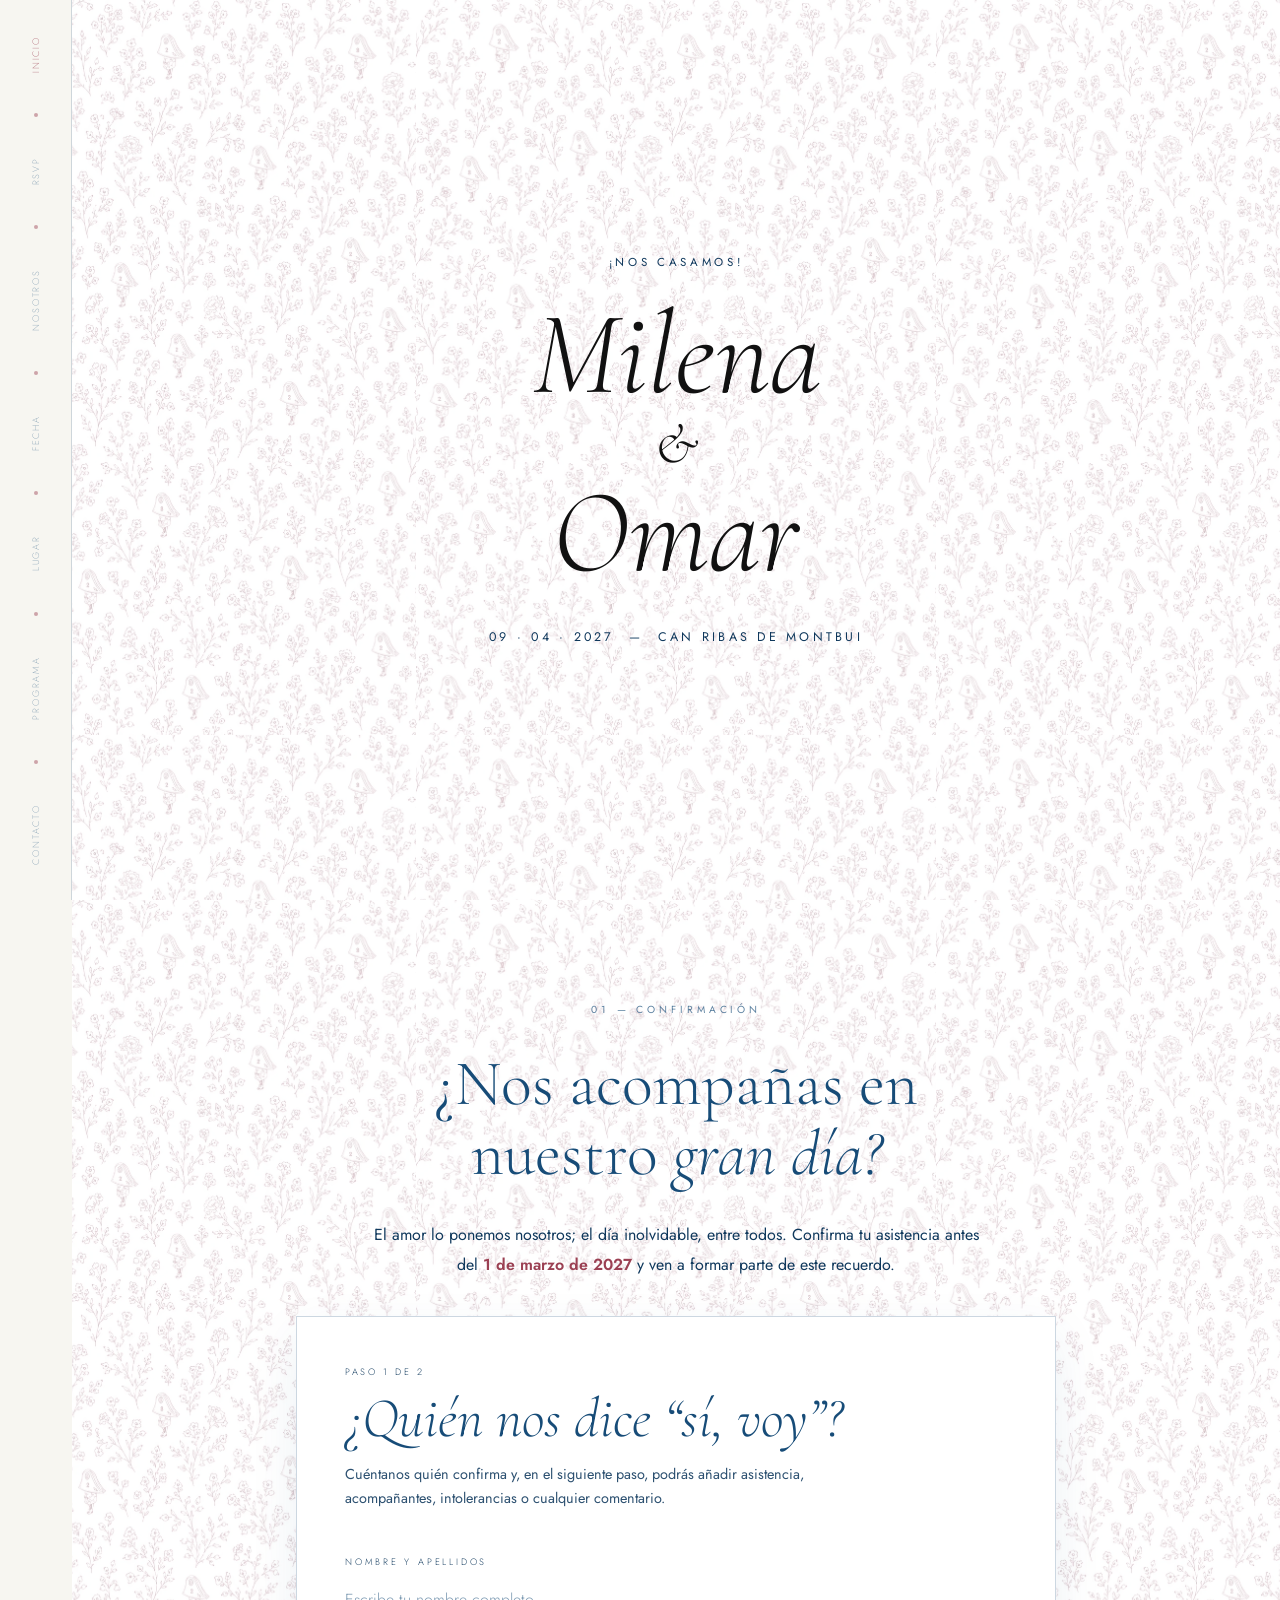
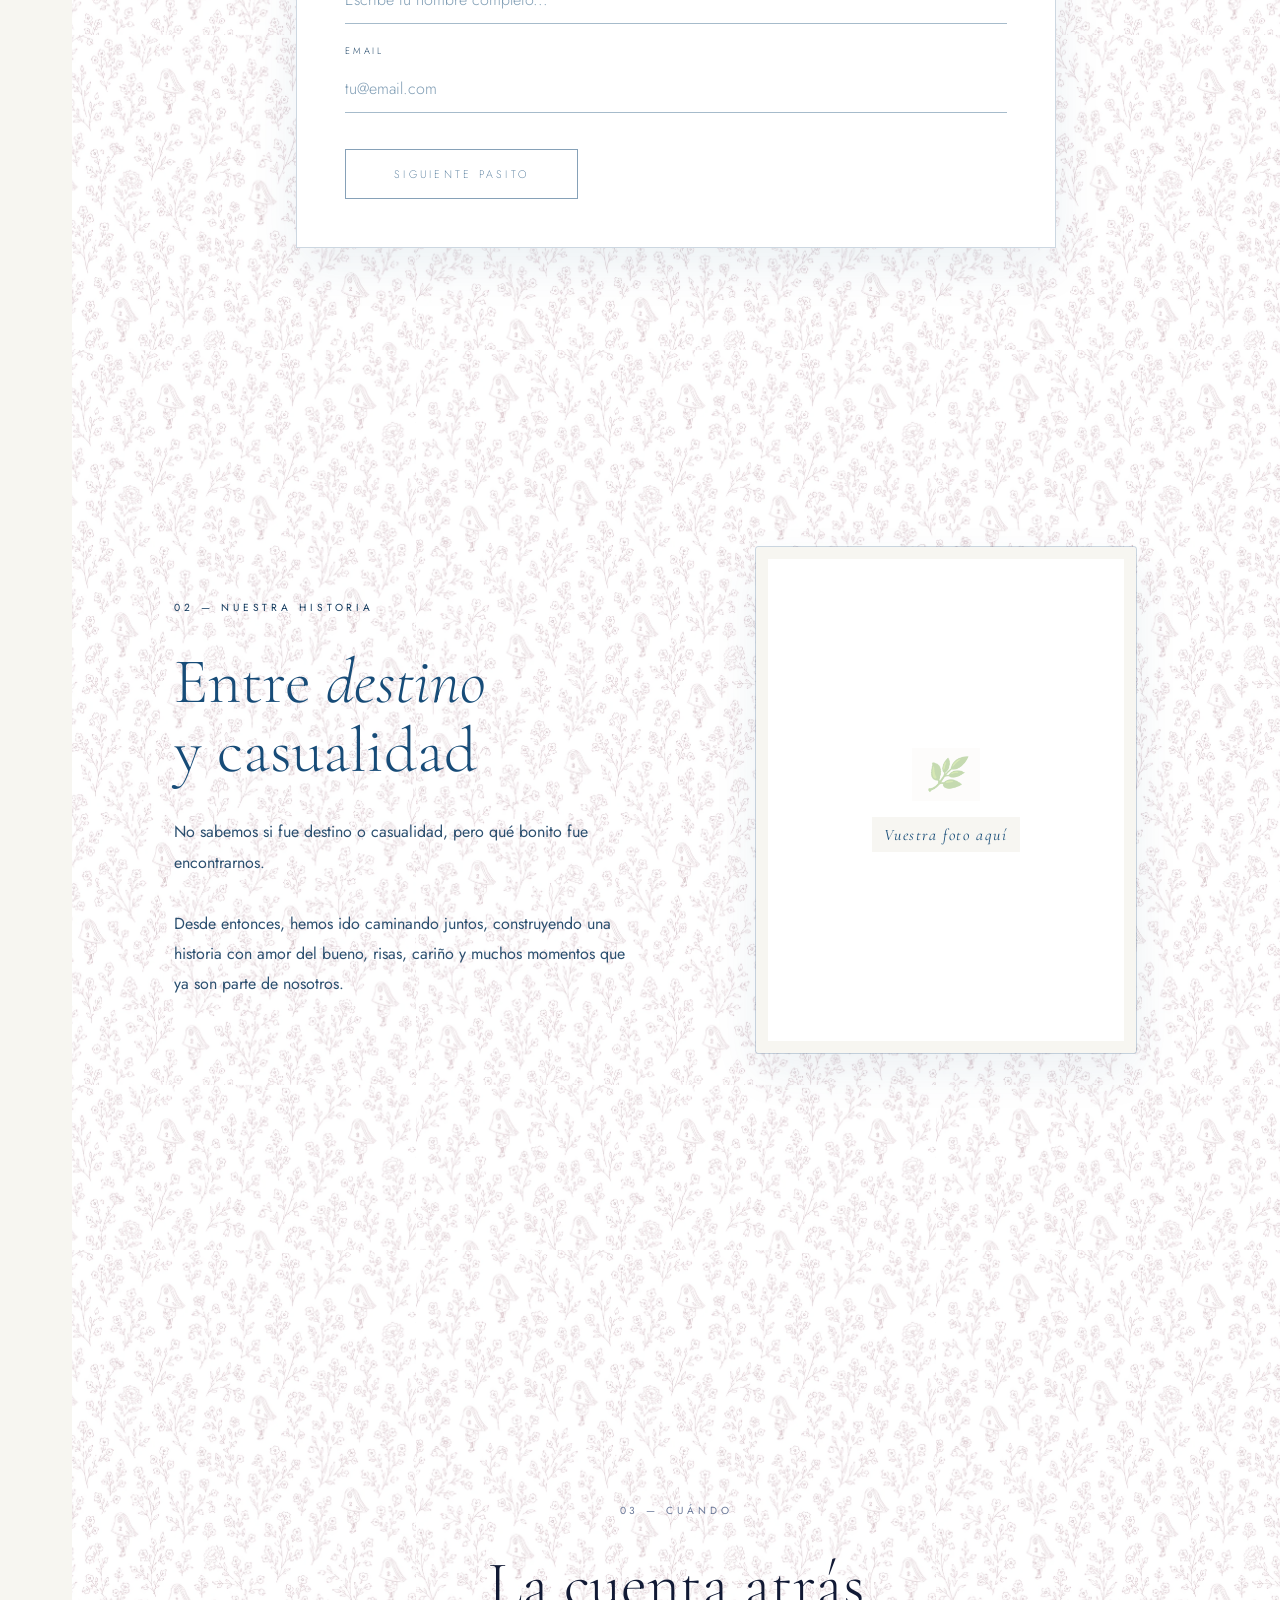
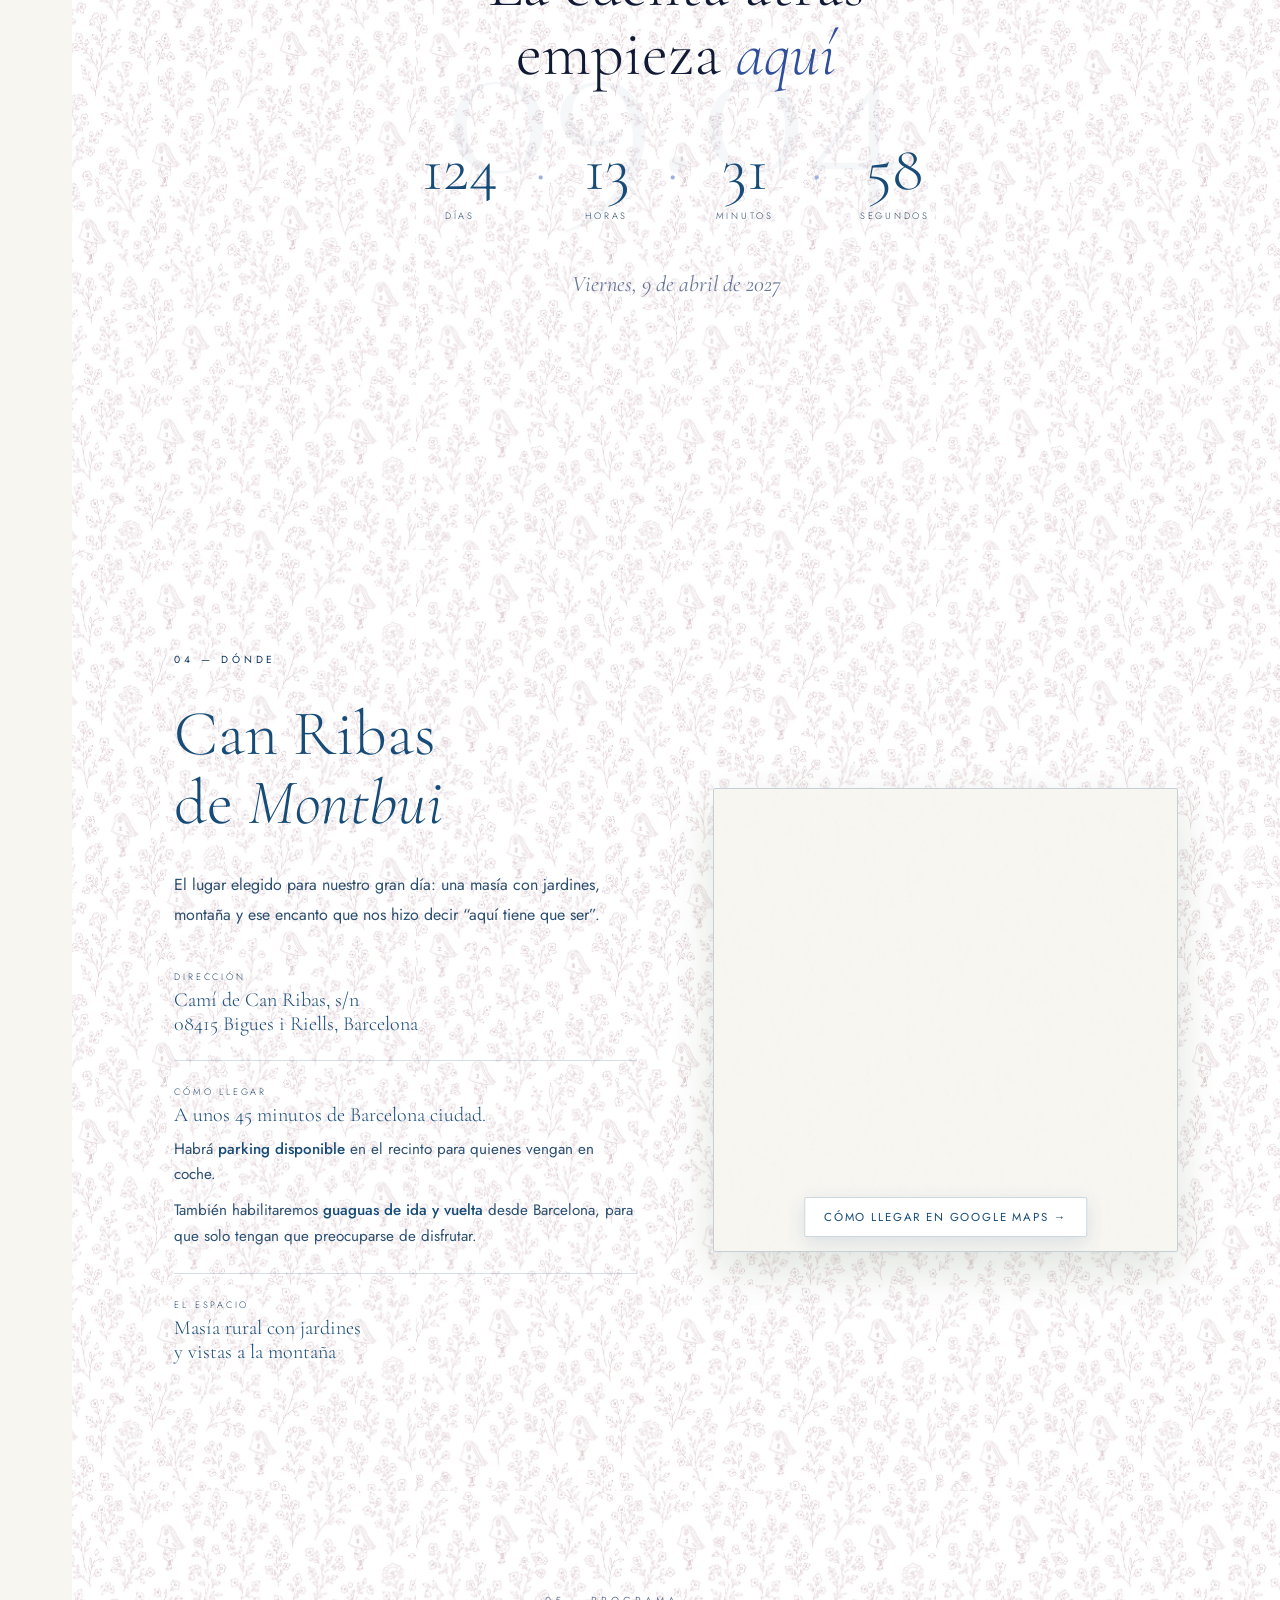
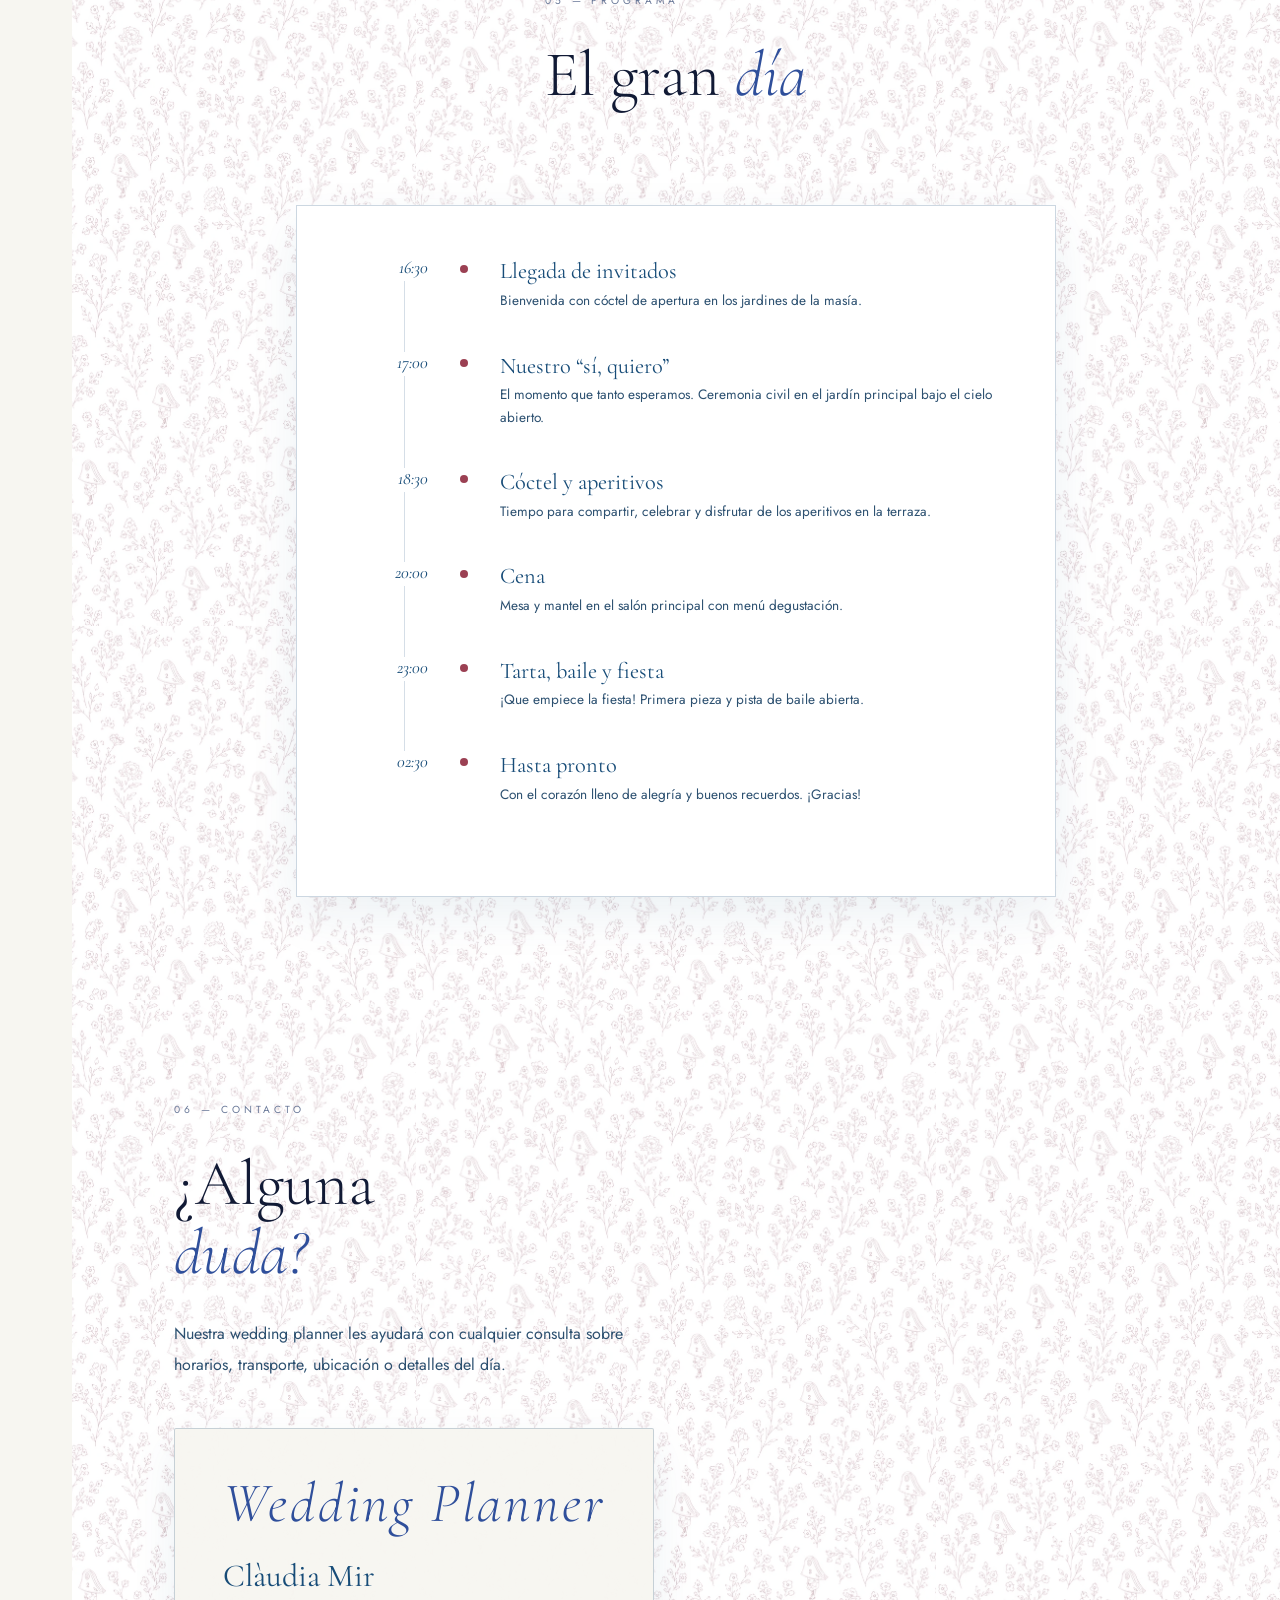
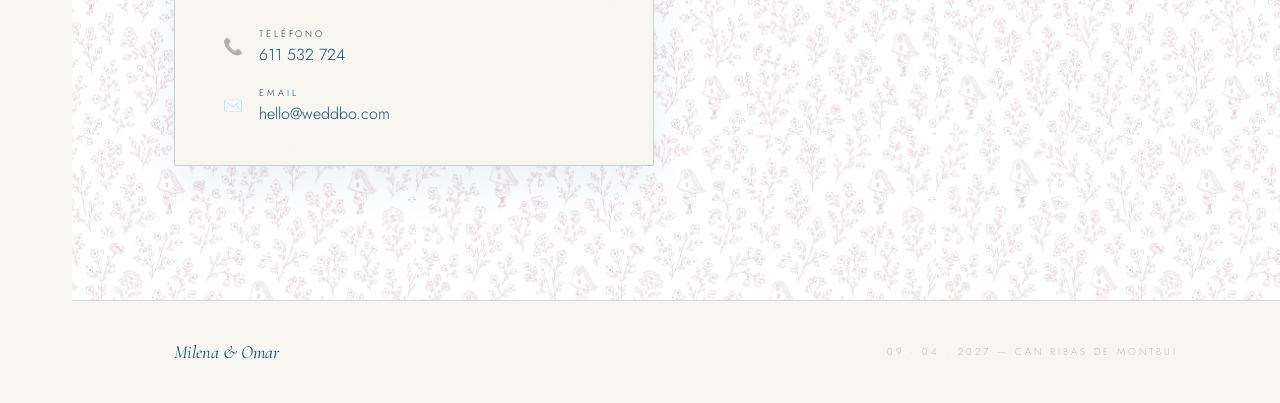
==== commit 64c999df: "Embed real Google Maps for venue and fix actual address (Bigues i Riells)" ====
--- a/index.html
+++ b/index.html
@@ -563,6 +563,37 @@
     background: rgba(247,246,241,0.94);
     border-color: var(--line);
     box-shadow: 0 18px 46px rgba(38,63,23,0.14);
+  }
+
+  .lugar-map iframe {
+    display: block;
+    filter: saturate(0.85);
+  }
+
+  .map-cta {
+    position: absolute;
+    bottom: 0.9rem;
+    left: 50%;
+    transform: translateX(-50%);
+    background: rgba(255,255,255,0.96);
+    color: var(--ink);
+    text-decoration: none;
+    font-family: 'Jost', sans-serif;
+    font-weight: 400;
+    font-size: 0.72rem;
+    letter-spacing: 0.16em;
+    text-transform: uppercase;
+    padding: 0.7rem 1.2rem;
+    border: 1px solid var(--line);
+    border-radius: 2px;
+    box-shadow: 0 6px 20px rgba(23,76,120,0.12);
+    transition: background 0.25s, color 0.25s;
+    white-space: nowrap;
+  }
+
+  .map-cta:hover {
+    background: var(--ink);
+    color: var(--paper);
   }
 
   .map-pin-dot {
@@ -879,7 +910,7 @@
         <div class="detail-row">
           <div>
             <p class="detail-label">Dirección</p>
-            <p class="detail-value">Can Ribas de Montbui<br>Santa Maria de Montbui, Barcelona</p>
+            <p class="detail-value">Camí de Can Ribas, s/n<br>08415 Bigues i Riells, Barcelona</p>
           </div>
         </div>
         <div class="detail-row">
@@ -899,18 +930,20 @@
       </div>
     </div>
     <div class="lugar-map reveal">
-      <div class="map-pin">
-        <div class="map-pin-dot"></div>
-        <p class="map-pin-text">Can Ribas de Montbui</p>
-      </div>
-      <svg style="position:absolute;inset:0;width:100%;height:100%;opacity:0.12" viewBox="0 0 300 300" fill="none">
-        <path d="M0 100 Q150 80 300 120"                    stroke="#fbfcff" stroke-width="0.5"/>
-        <path d="M0 150 Q100 140 150 160 Q200 180 300 155" stroke="#fbfcff" stroke-width="0.5"/>
-        <path d="M0 200 Q150 210 300 190"                  stroke="#fbfcff" stroke-width="0.5"/>
-        <path d="M80 0 Q90 150 85 300"                     stroke="#fbfcff" stroke-width="0.5"/>
-        <path d="M150 0 Q155 150 148 300"                  stroke="#fbfcff" stroke-width="0.5"/>
-        <path d="M220 0 Q215 150 225 300"                  stroke="#fbfcff" stroke-width="0.5"/>
-      </svg>
+      <iframe
+        src="https://maps.google.com/maps?q=Cam%C3%AD%20de%20Can%20Ribas%2C%20s%2Fn%2C%2008415%20Bigues%20i%20Riells%2C%20Barcelona&t=m&z=14&output=embed&iwloc=near"
+        title="Can Ribas — Bigues i Riells, Barcelona"
+        aria-label="Mapa de Can Ribas en Bigues i Riells, Barcelona"
+        loading="lazy"
+        referrerpolicy="no-referrer-when-downgrade"
+        style="border:0; width:100%; height:100%;"
+        allowfullscreen></iframe>
+      <a class="map-cta"
+         href="https://www.google.com/maps/dir/?api=1&destination=Cam%C3%AD+de+Can+Ribas%2C+s%2Fn%2C+08415+Bigues+i+Riells%2C+Barcelona"
+         target="_blank"
+         rel="noopener">
+        Cómo llegar en Google Maps →
+      </a>
     </div>
   </section>
 
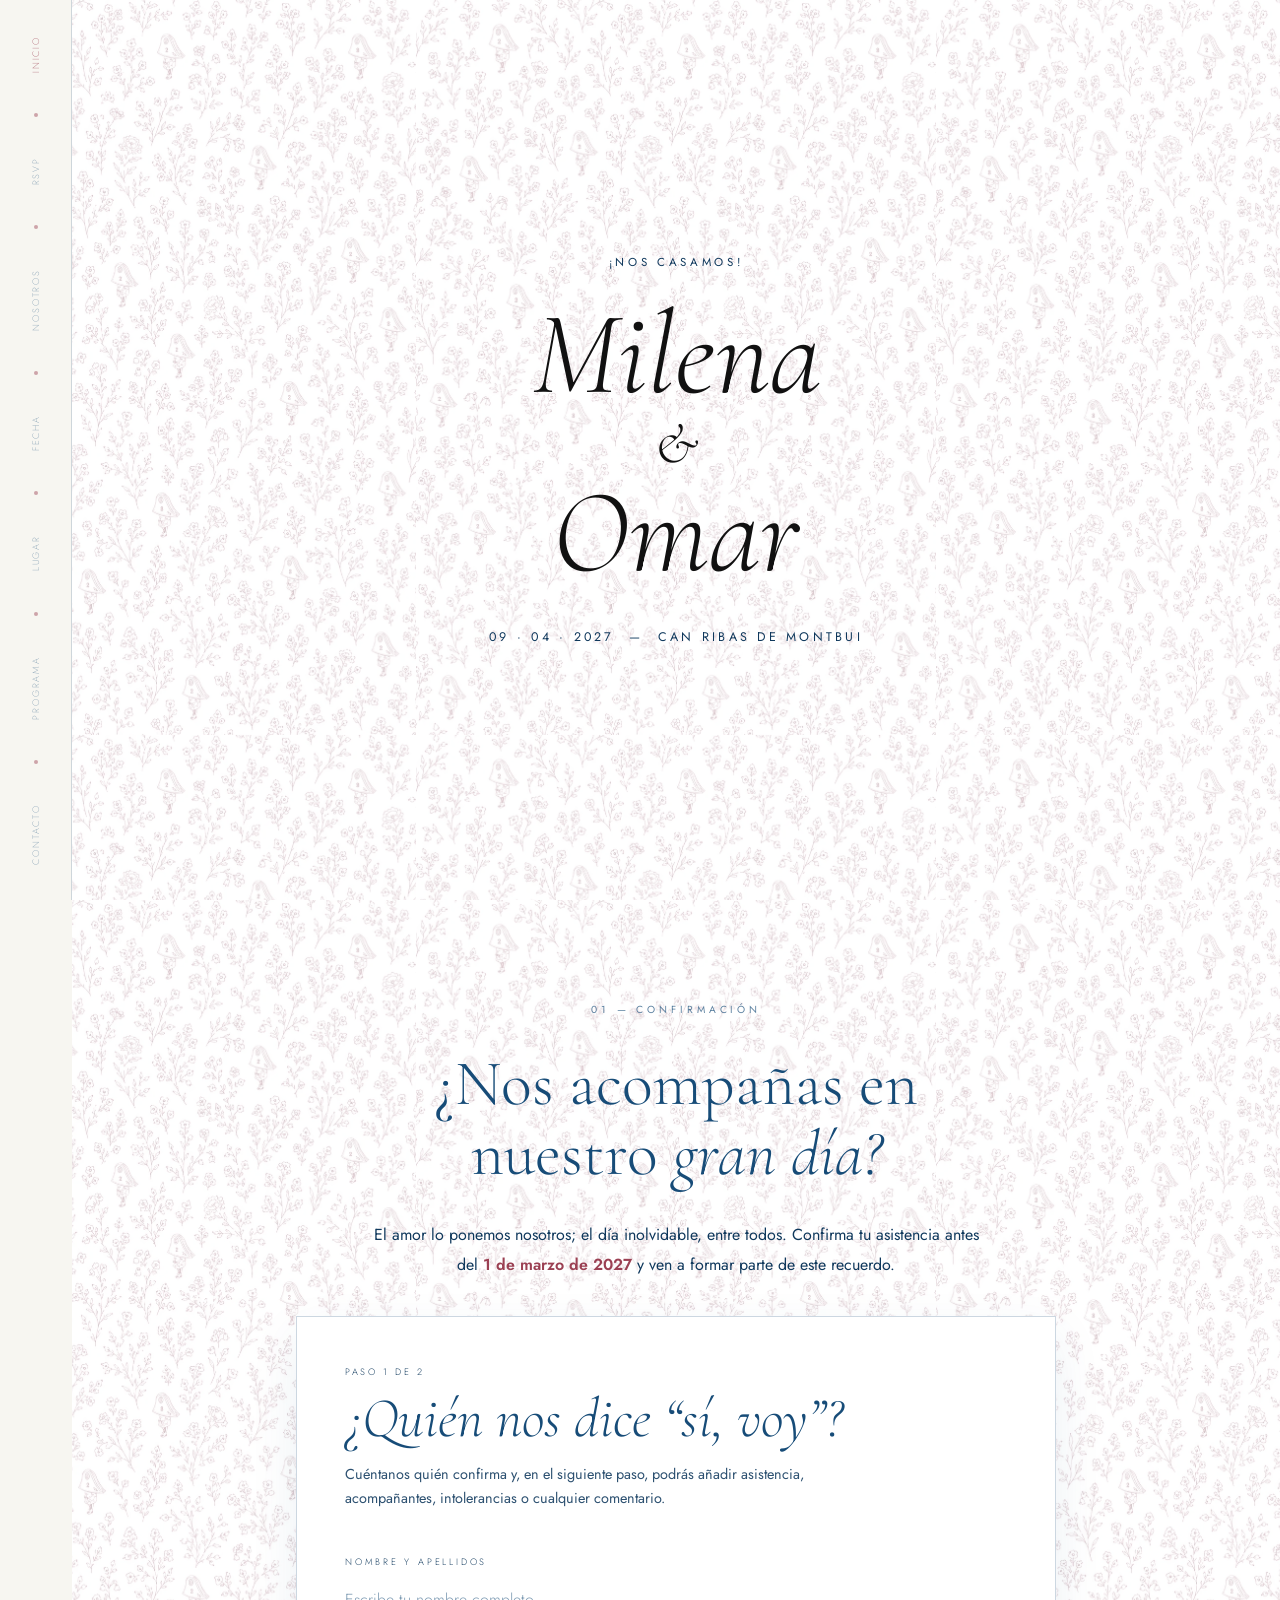
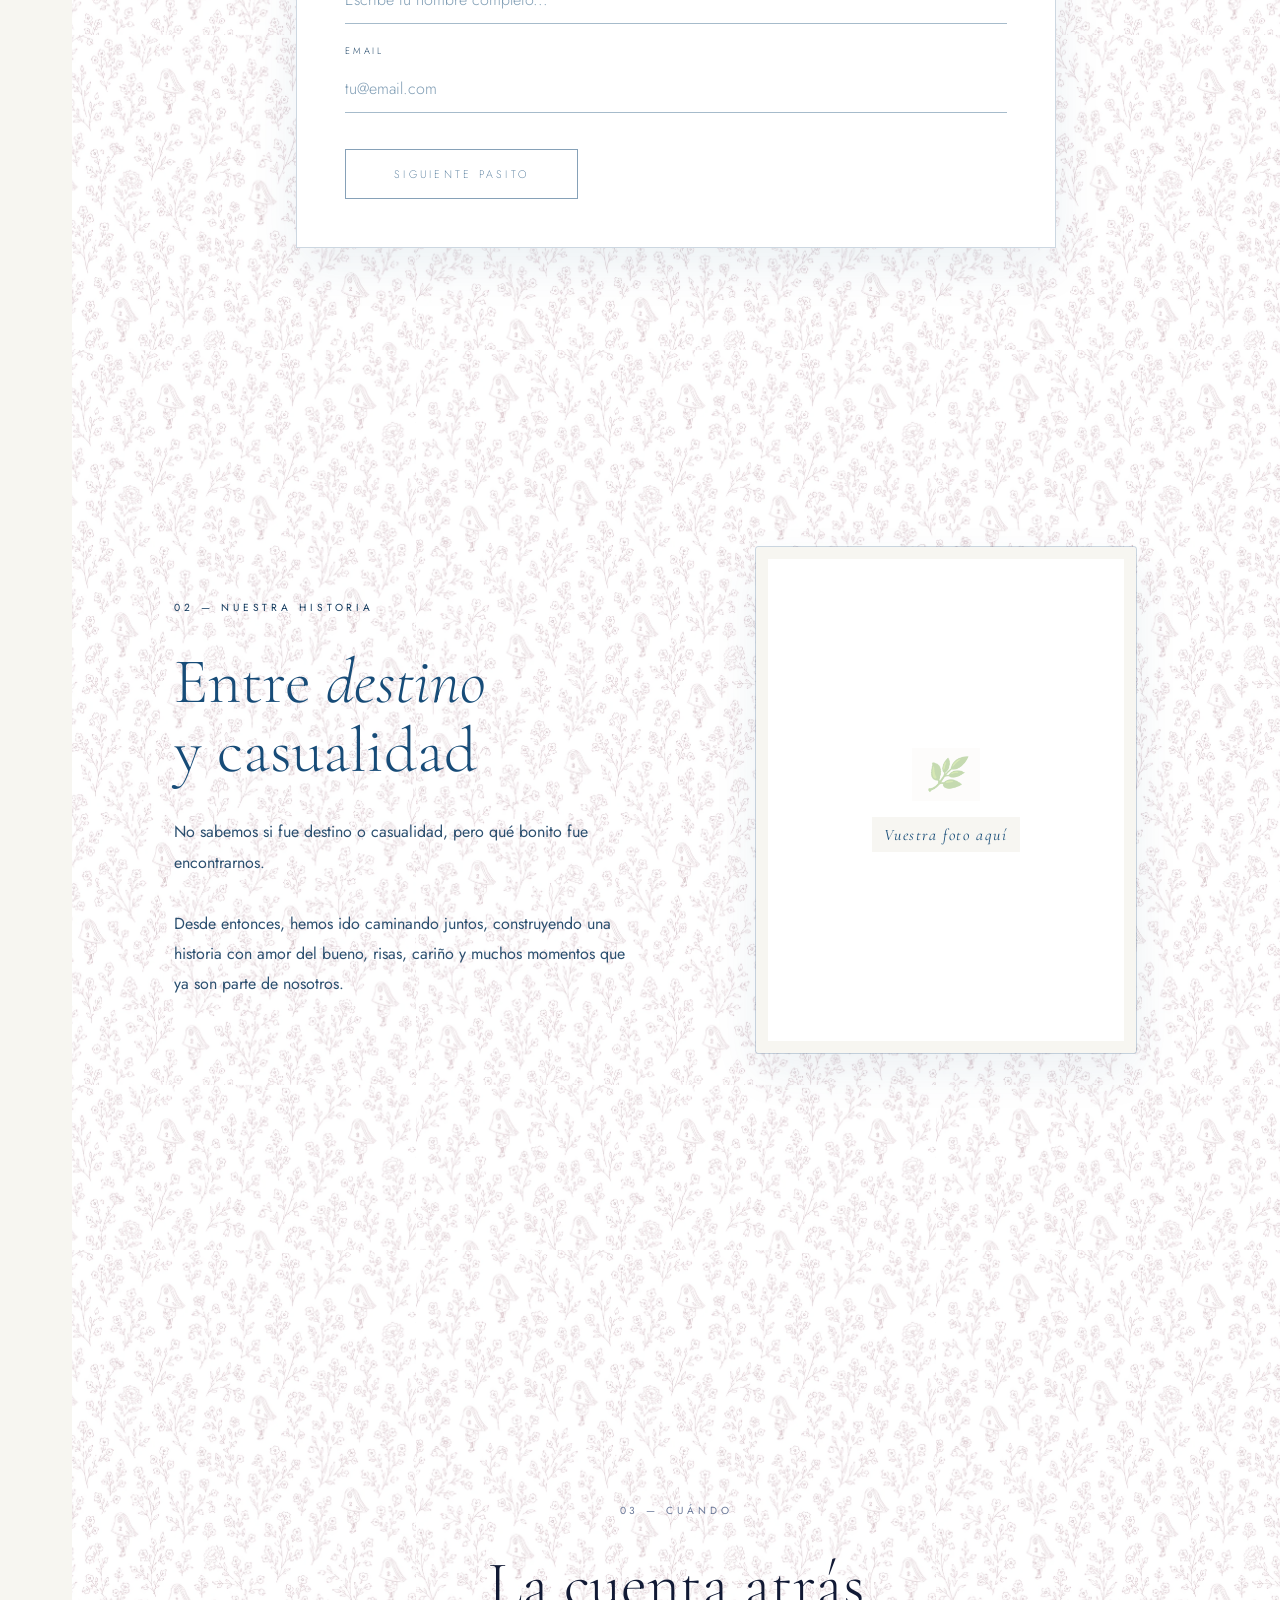
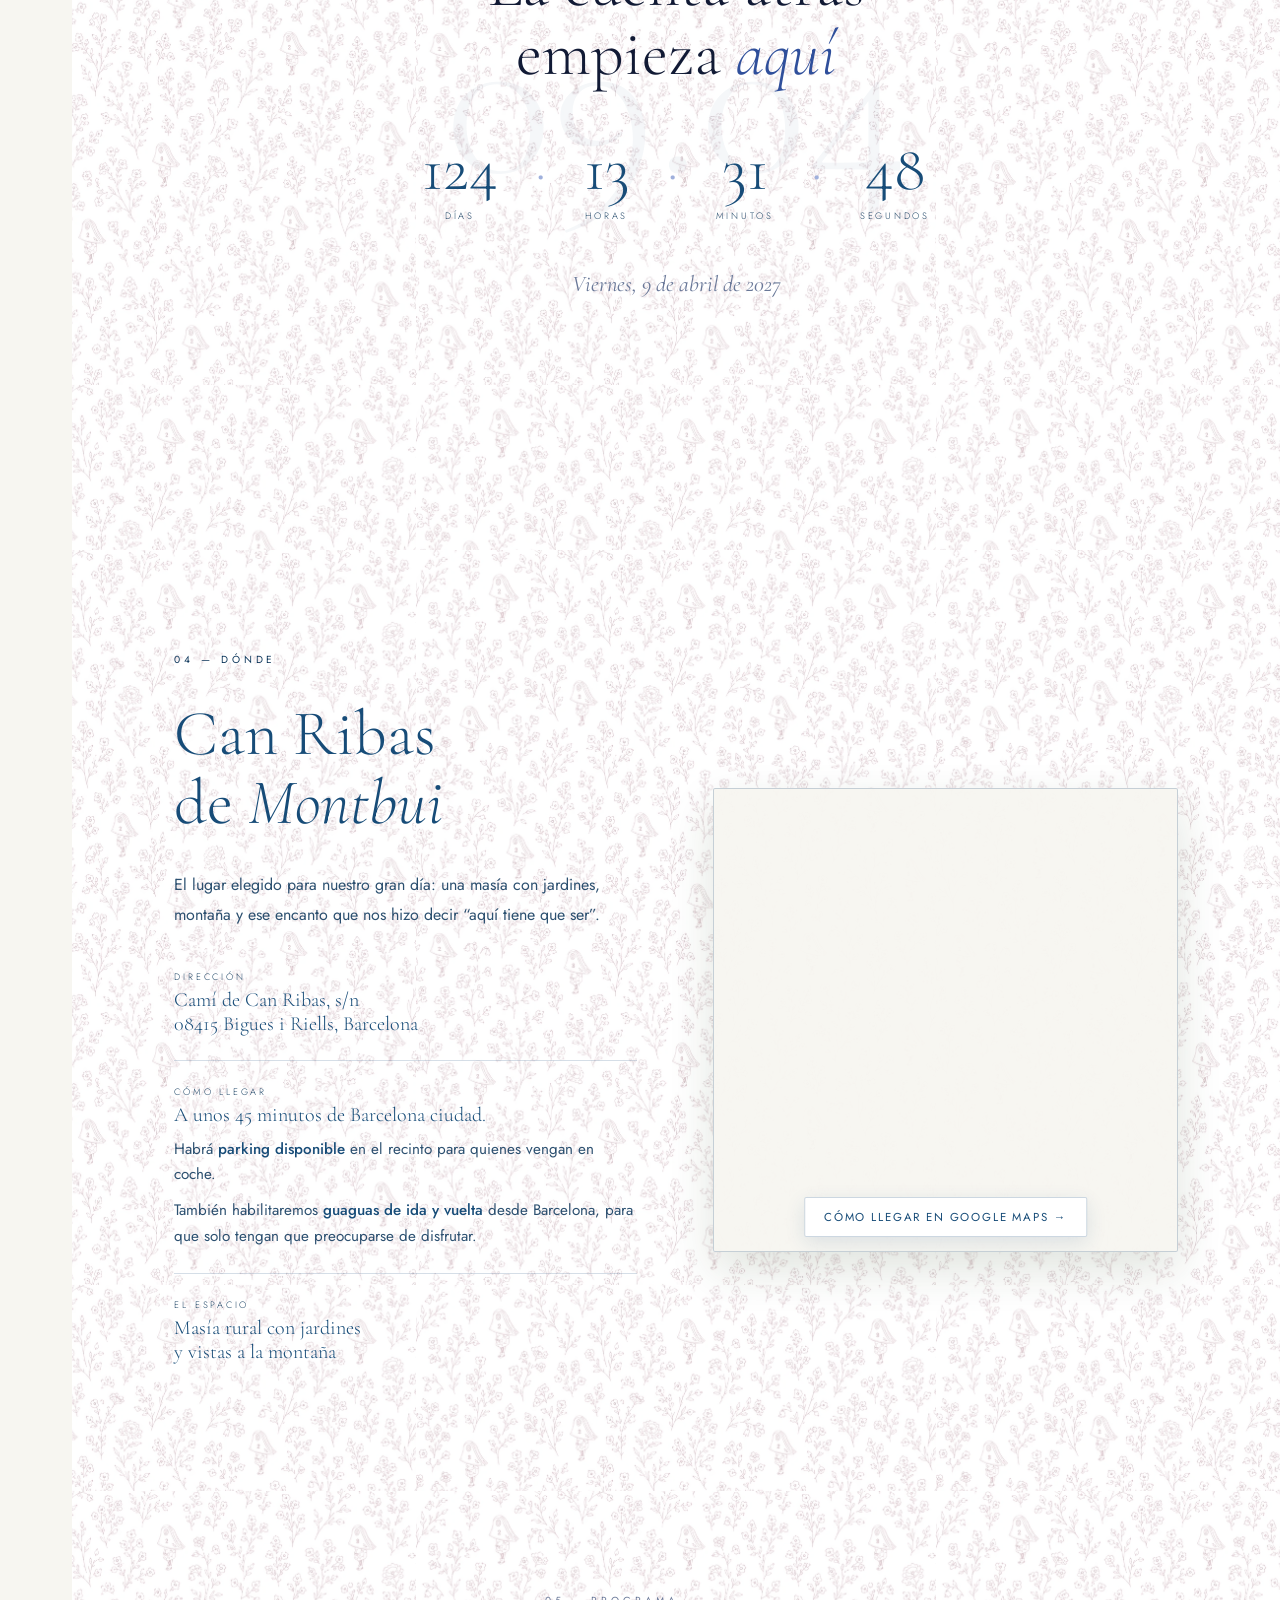
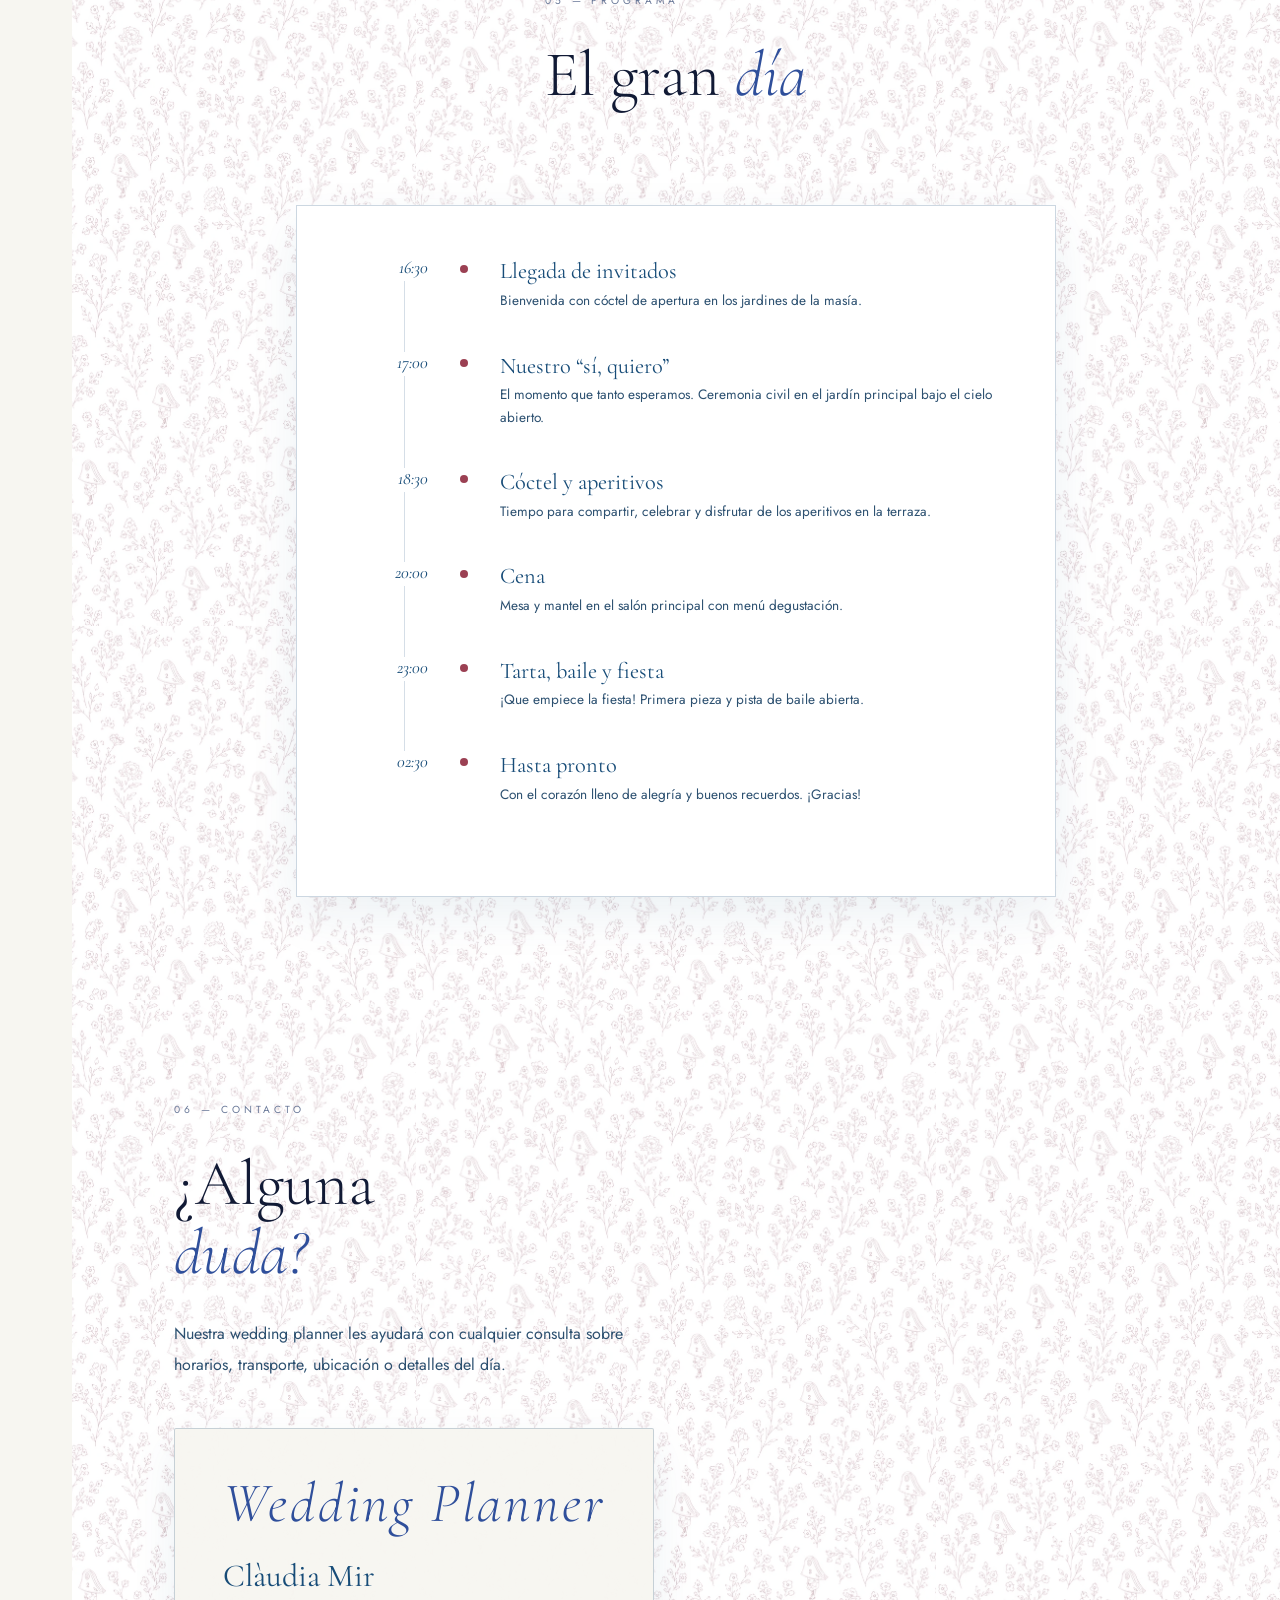
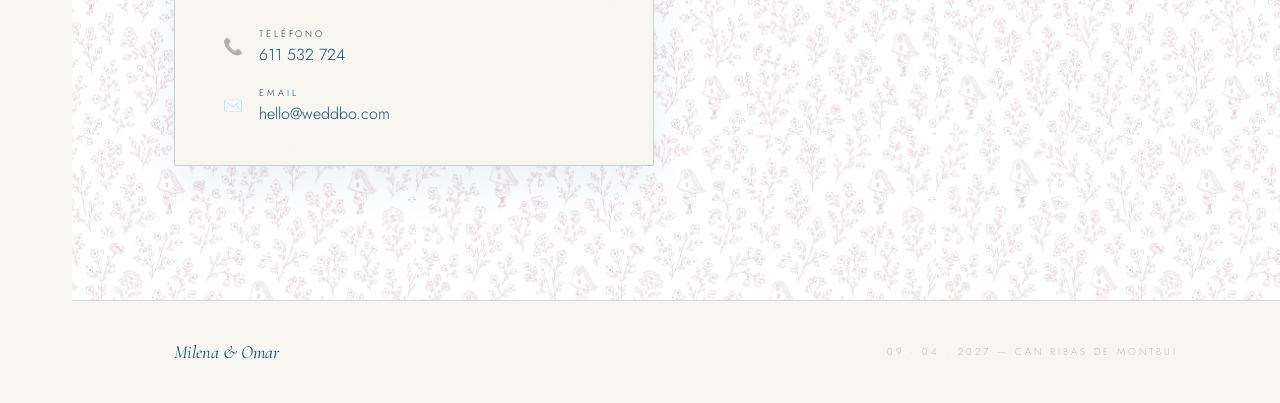
==== commit 0a94f8d2: "Update Google Maps embed to use exact place ID for Can Ribas de Montbui" ====
--- a/index.html
+++ b/index.html
@@ -931,15 +931,15 @@
     </div>
     <div class="lugar-map reveal">
       <iframe
-        src="https://maps.google.com/maps?q=Cam%C3%AD%20de%20Can%20Ribas%2C%20s%2Fn%2C%2008415%20Bigues%20i%20Riells%2C%20Barcelona&t=m&z=14&output=embed&iwloc=near"
-        title="Can Ribas — Bigues i Riells, Barcelona"
-        aria-label="Mapa de Can Ribas en Bigues i Riells, Barcelona"
+        src="https://www.google.com/maps/embed?pb=!1m18!1m12!1m3!1d6690.9029216184435!2d2.1917583860252363!3d41.66744164074588!2m3!1f0!2f0!3f0!3m2!1i1024!2i768!4f13.1!3m3!1m2!1s0x12a4c3e7c711f469%3A0x653a613cf6101fac!2sCan%20Ribas%20de%20Montbui!5e0!3m2!1ses!2sie!4v1780680308439!5m2!1ses!2sie"
+        title="Can Ribas de Montbui"
+        aria-label="Mapa de Can Ribas de Montbui"
         loading="lazy"
         referrerpolicy="no-referrer-when-downgrade"
         style="border:0; width:100%; height:100%;"
         allowfullscreen></iframe>
       <a class="map-cta"
-         href="https://www.google.com/maps/dir/?api=1&destination=Cam%C3%AD+de+Can+Ribas%2C+s%2Fn%2C+08415+Bigues+i+Riells%2C+Barcelona"
+         href="https://www.google.com/maps/dir/?api=1&destination=Can+Ribas+de+Montbui"
          target="_blank"
          rel="noopener">
         Cómo llegar en Google Maps →
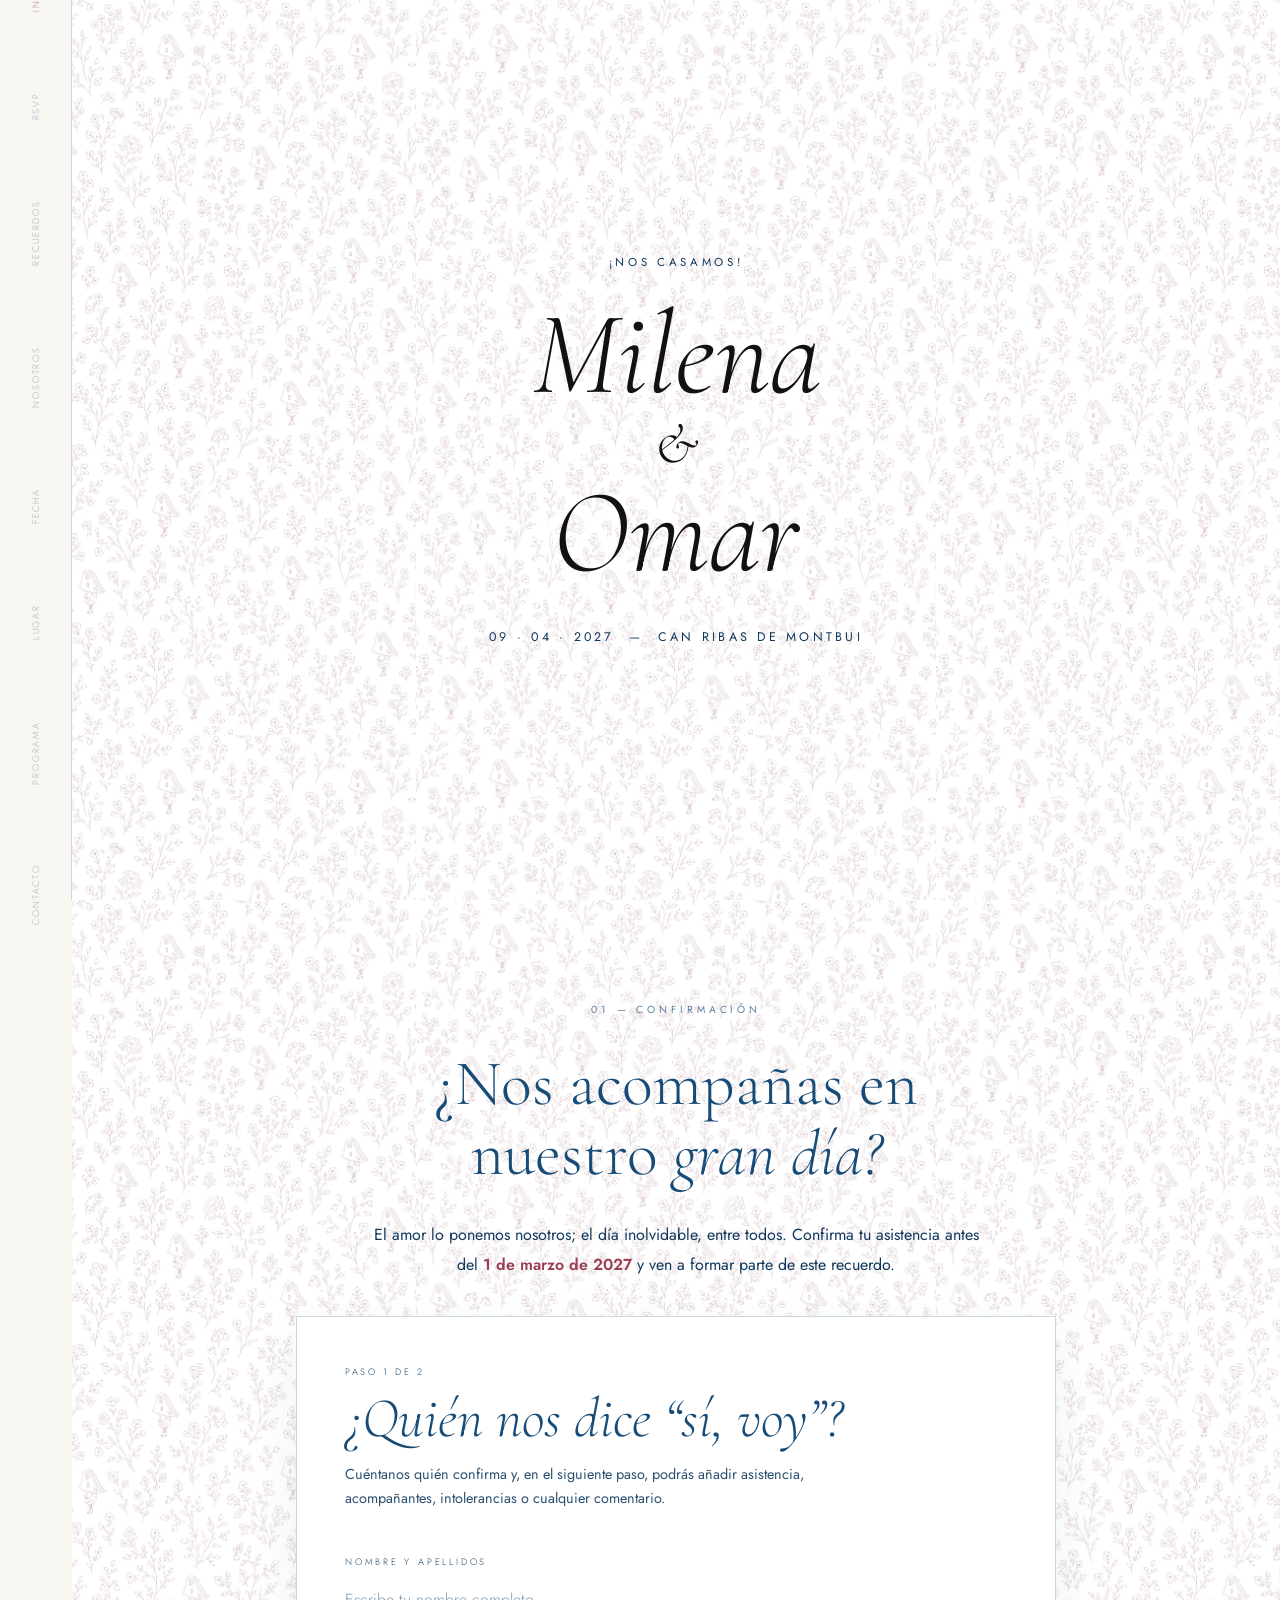
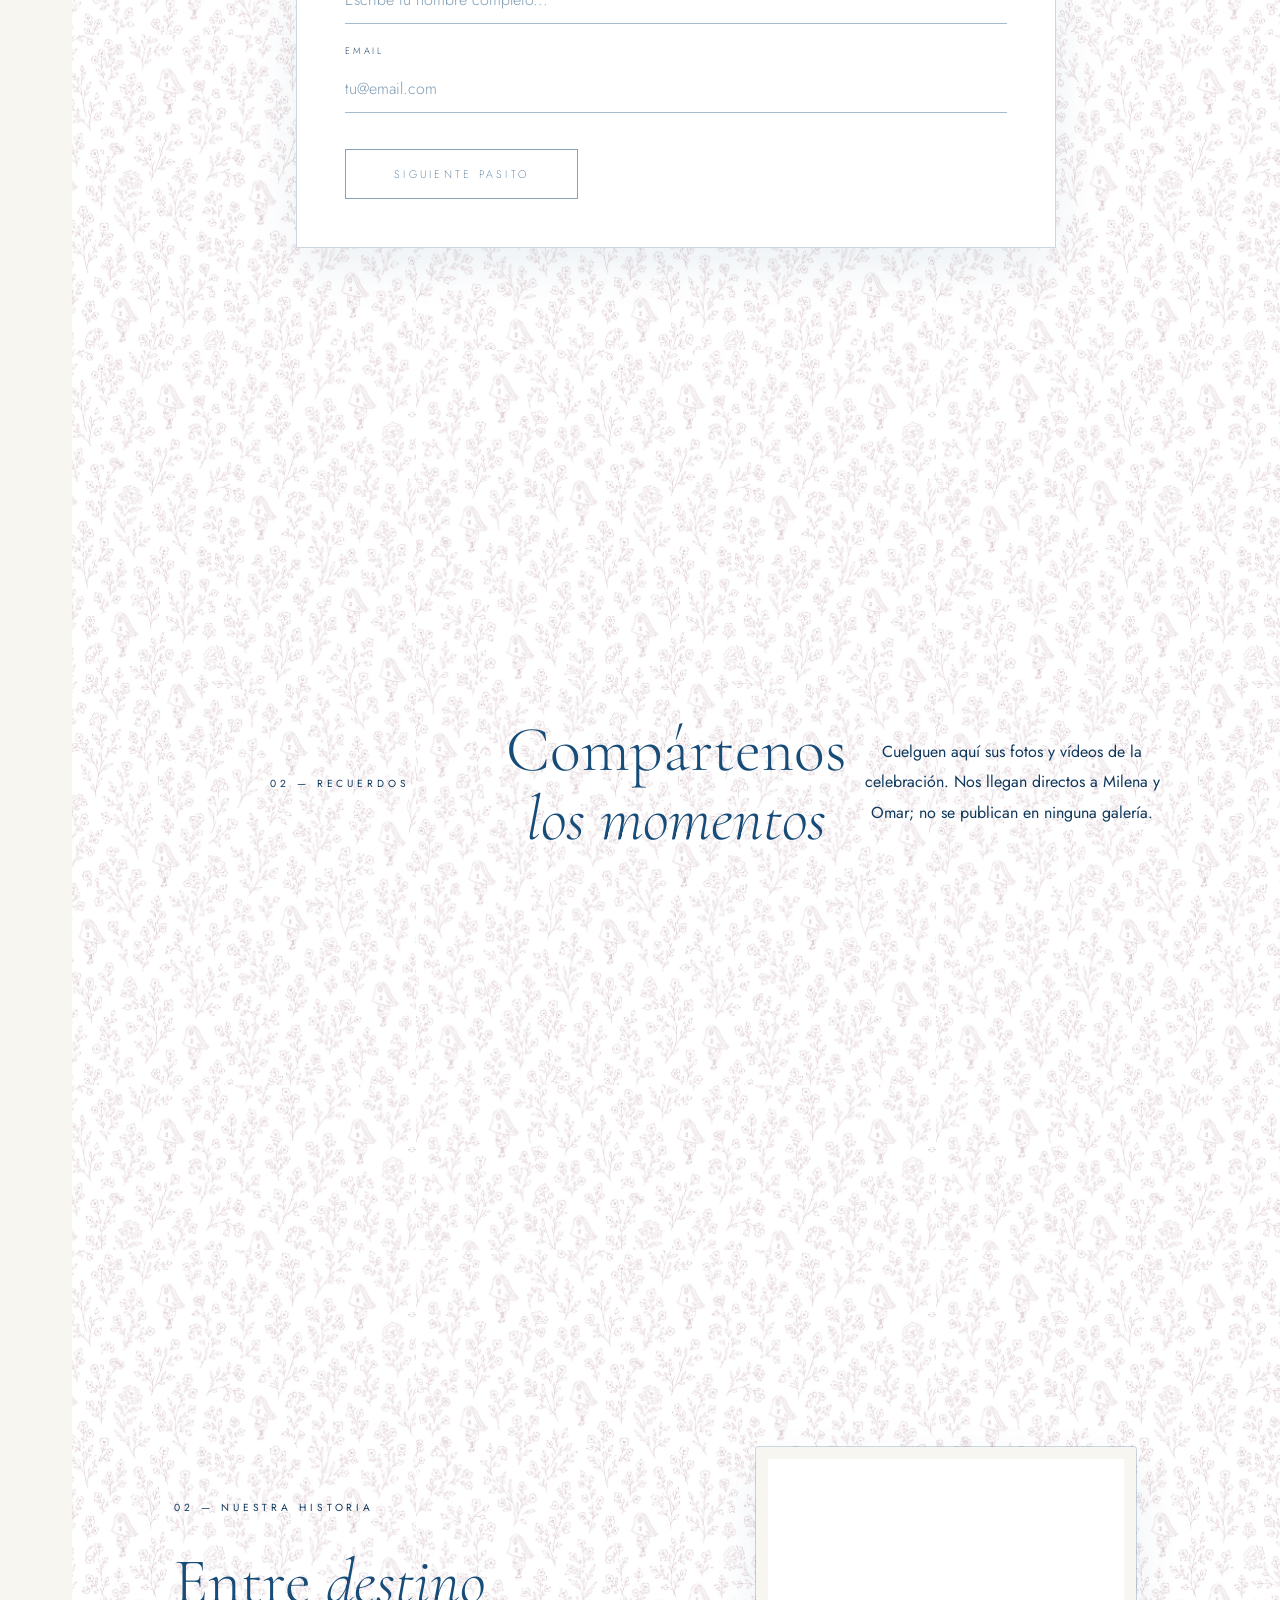
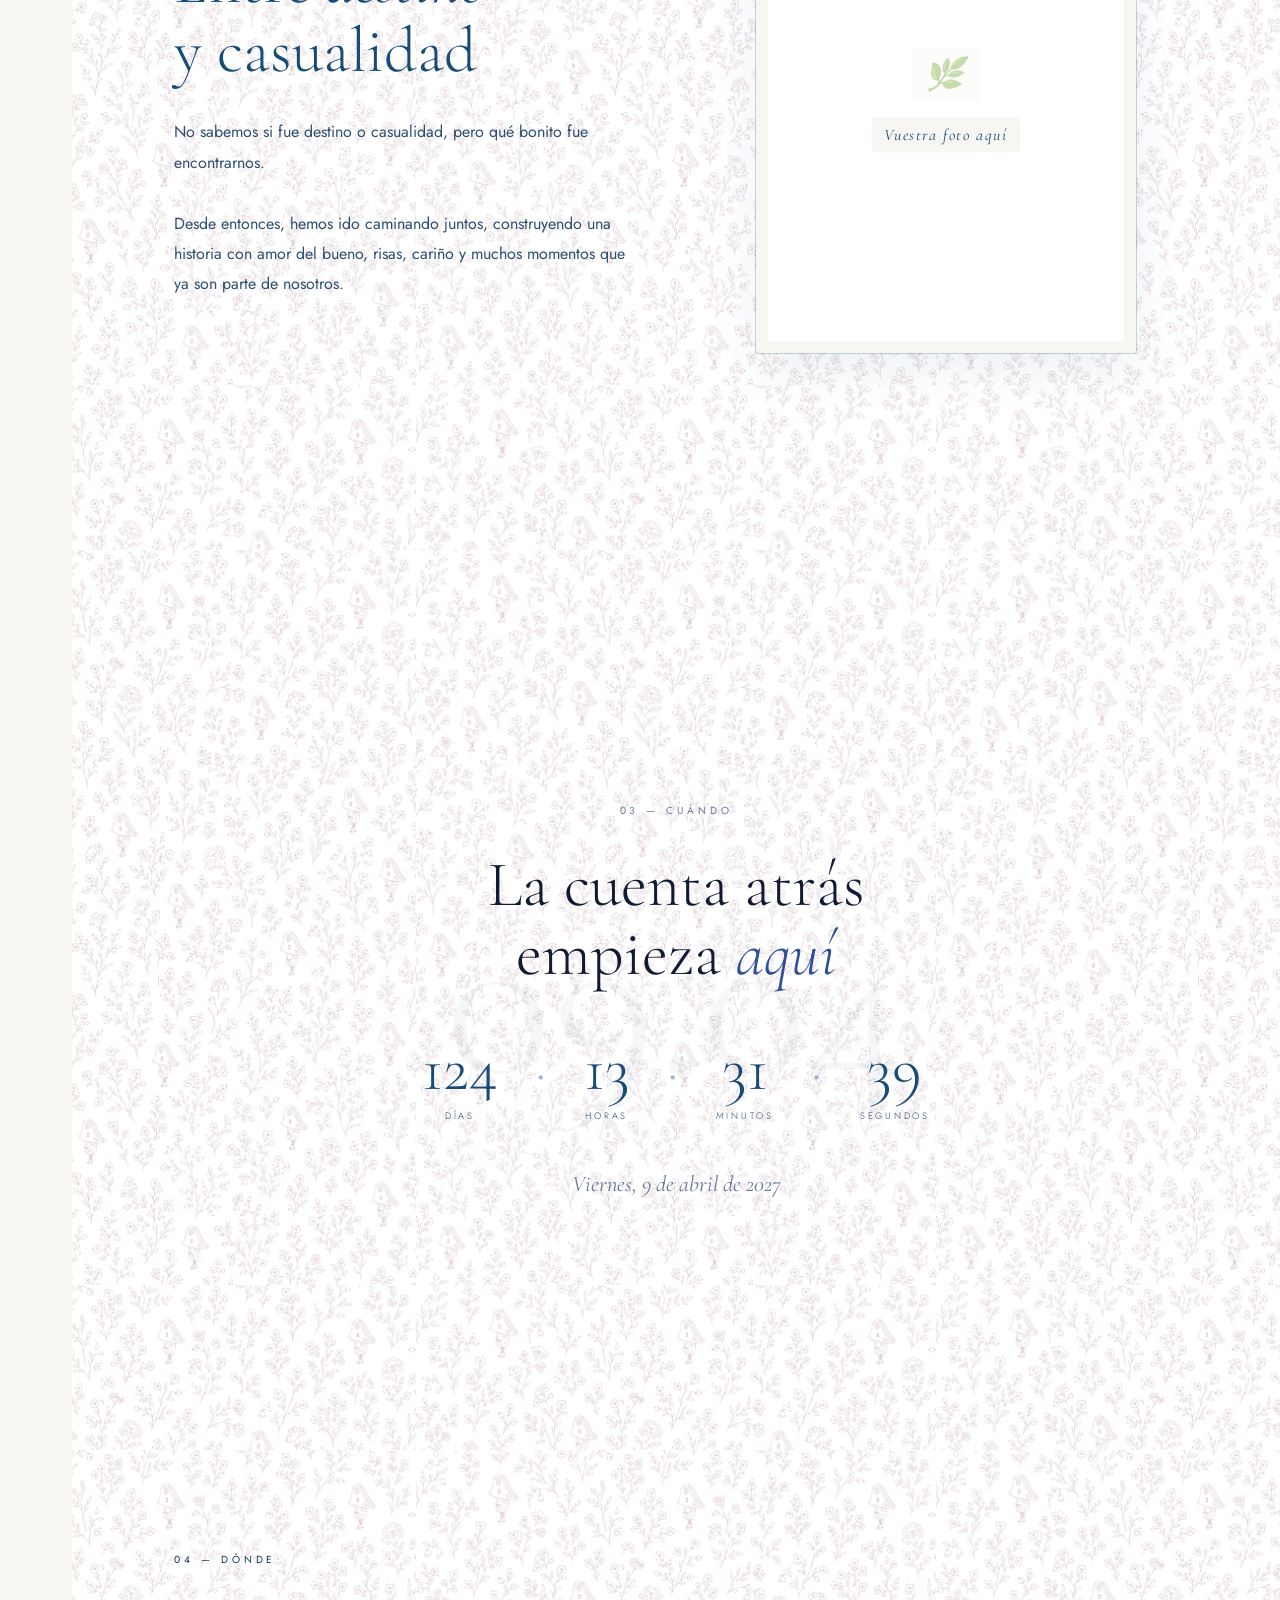
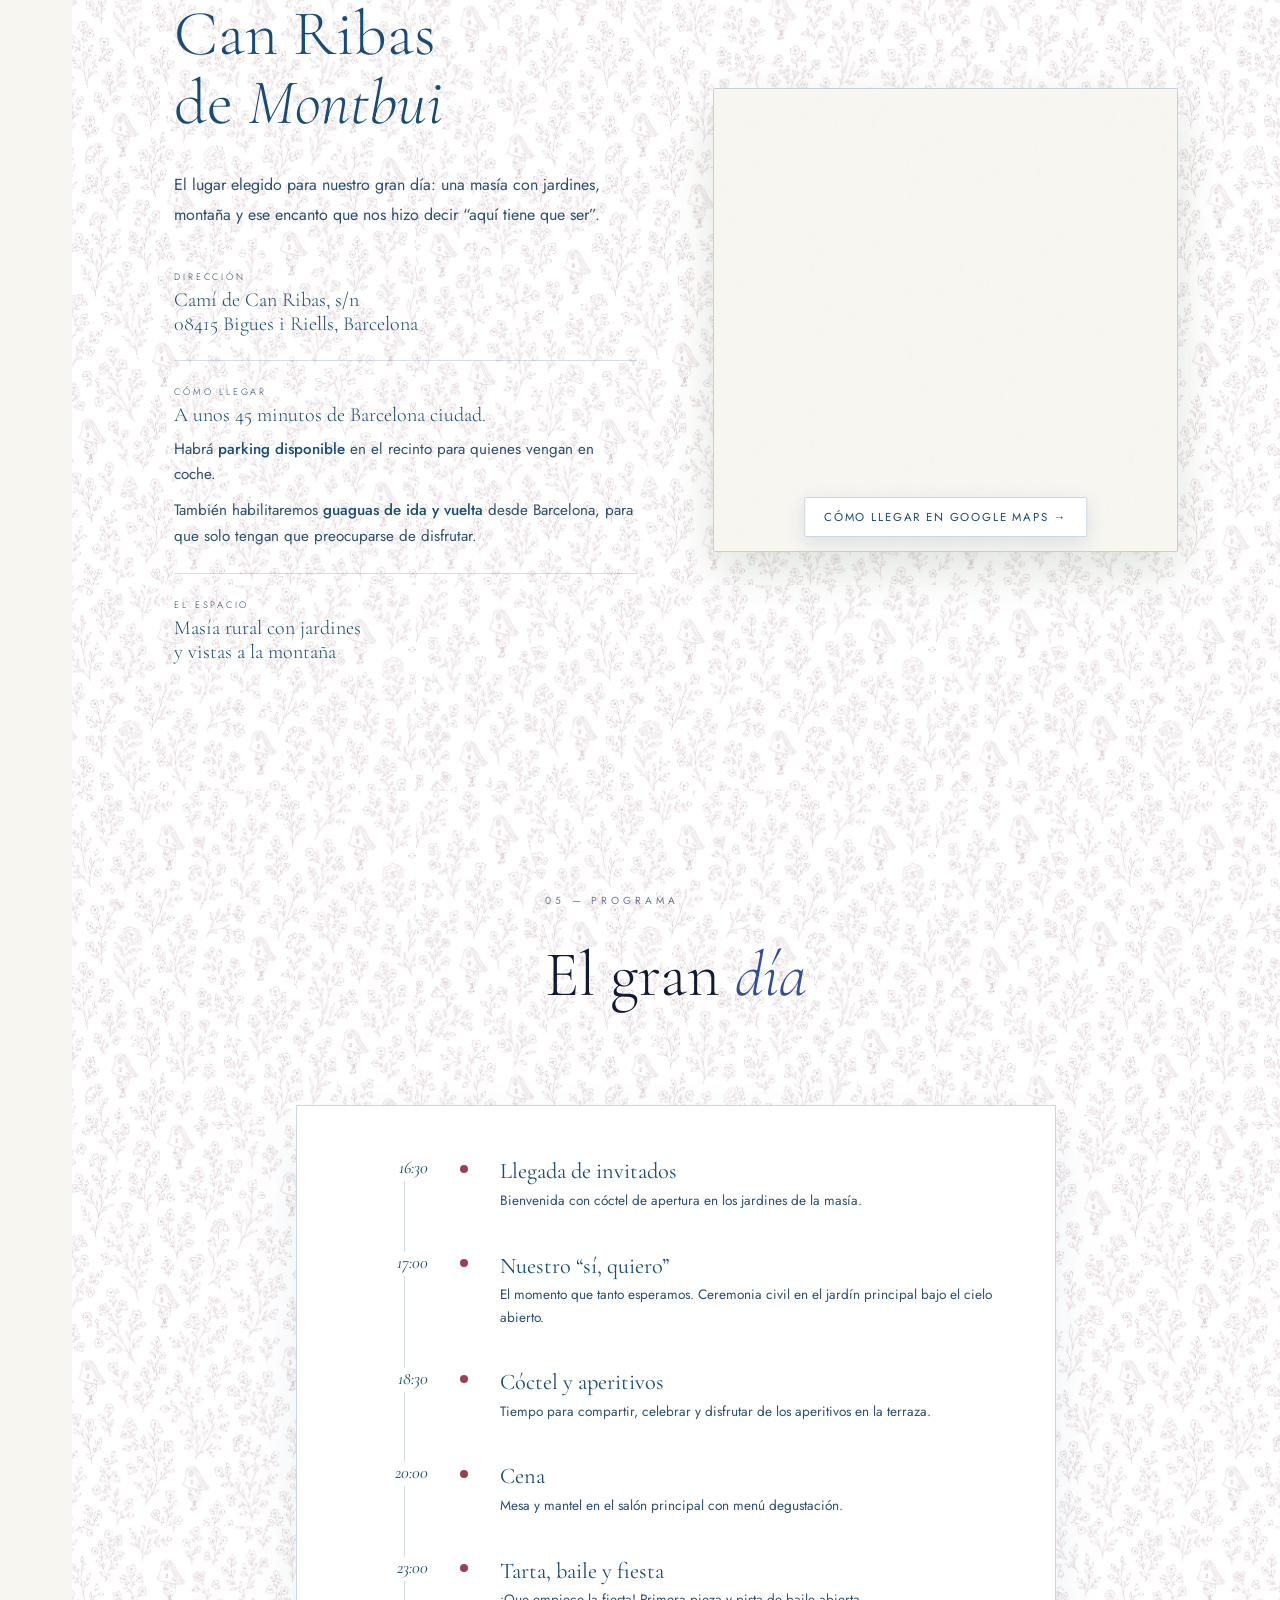
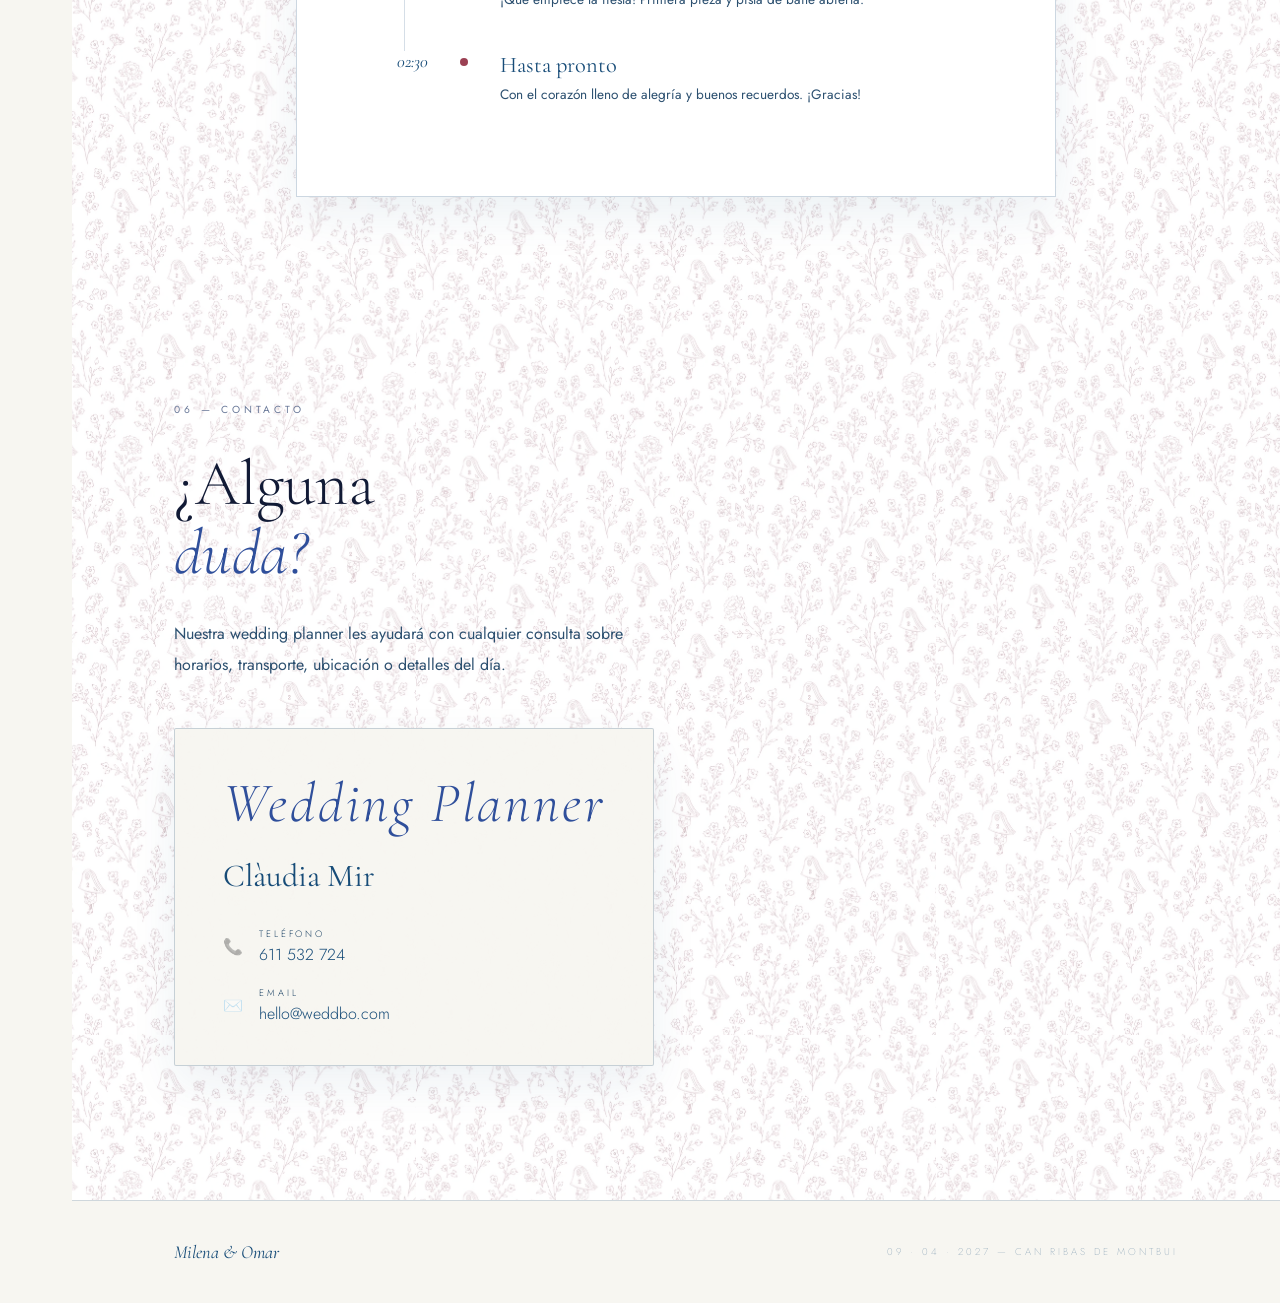
==== commit 32253dbb: "Implement guest-media-upload: Recuerdos section + PHP backend + tests" ====
--- a/index.html
+++ b/index.html
@@ -687,6 +687,175 @@
     opacity: 1;
     transform: none;
   }
+
+  /* ── MEDIA / Recuerdos ── */
+  #recuerdos > .section-label,
+  #recuerdos > .section-title,
+  #recuerdos > .confirm-text,
+  #recuerdos > #media-form {
+    width: min(760px, 100%);
+    margin-left: auto;
+    margin-right: auto;
+  }
+
+  #recuerdos > .section-label,
+  #recuerdos > .section-title,
+  #recuerdos > .confirm-text {
+    text-align: center;
+  }
+
+  #recuerdos .section-title,
+  #recuerdos .section-title em {
+    color: var(--ink);
+  }
+
+  #media-form {
+    background: #fff;
+    border: 1px solid var(--line);
+    box-shadow: 0 18px 46px rgba(23,76,120,0.08);
+    padding: clamp(1.6rem, 4vw, 3rem);
+    border-radius: 2px;
+  }
+
+  #media-form .form-input,
+  #media-form .form-textarea,
+  #media-form .media-select {
+    color: var(--ink-deep);
+    border-bottom: 1px solid rgba(23,76,120,0.38);
+    min-height: 44px;
+  }
+
+  #media-form input[type="file"] {
+    border: 1px dashed rgba(23,76,120,0.32);
+    padding: 0.9rem;
+    background: rgba(247,246,241,0.6);
+    border-radius: 2px;
+    cursor: pointer;
+    width: 100%;
+    color: var(--ink-deep);
+    font-family: 'Jost', sans-serif;
+    font-size: 0.9rem;
+  }
+
+  #media-form input[type="file"]:focus {
+    outline: 2px solid var(--ink);
+    outline-offset: 2px;
+  }
+
+  .media-select {
+    appearance: none;
+    -webkit-appearance: none;
+    background: transparent;
+    padding: 0.75rem 0;
+    font-family: 'Jost', sans-serif;
+    font-size: 1rem;
+    cursor: pointer;
+  }
+
+  .media-help {
+    margin-top: 0.5rem;
+    font-size: 0.78rem;
+    color: rgba(15,56,92,0.7);
+    font-weight: 400;
+  }
+
+  .media-file-list {
+    margin-top: 0.8rem;
+    list-style: none;
+    padding: 0;
+    display: flex;
+    flex-direction: column;
+    gap: 0.4rem;
+  }
+
+  .media-file-list li {
+    display: flex;
+    align-items: center;
+    justify-content: space-between;
+    gap: 0.6rem;
+    padding: 0.55rem 0.75rem;
+    background: rgba(247,246,241,0.85);
+    border: 1px solid var(--line);
+    border-radius: 2px;
+    font-size: 0.85rem;
+    color: var(--ink);
+  }
+
+  .media-file-list .file-meta {
+    overflow: hidden;
+    text-overflow: ellipsis;
+    white-space: nowrap;
+  }
+
+  .media-file-list .file-size {
+    color: rgba(15,56,92,0.6);
+    font-size: 0.75rem;
+    margin-left: 0.5rem;
+  }
+
+  .media-file-list button {
+    background: transparent;
+    border: none;
+    color: rgba(15,56,92,0.5);
+    cursor: pointer;
+    font-size: 1.1rem;
+    line-height: 1;
+    padding: 0 0.3rem;
+    min-width: 32px;
+    min-height: 32px;
+  }
+
+  .media-file-list button:hover {
+    color: var(--botanical-red);
+  }
+
+  .media-progress {
+    width: 100%;
+    height: 6px;
+    margin-top: 1.2rem;
+    appearance: none;
+    -webkit-appearance: none;
+    border: 1px solid var(--line);
+    border-radius: 3px;
+    overflow: hidden;
+  }
+
+  .media-progress::-webkit-progress-bar {
+    background: rgba(247,246,241,0.6);
+  }
+
+  .media-progress::-webkit-progress-value {
+    background: var(--ink);
+    transition: width 0.2s ease;
+  }
+
+  .media-progress::-moz-progress-bar {
+    background: var(--ink);
+  }
+
+  .media-status {
+    margin-top: 0.9rem;
+    font-size: 0.88rem;
+    line-height: 1.6;
+    min-height: 1.4em;
+    color: var(--ink-deep);
+  }
+
+  .media-status.is-error {
+    color: var(--botanical-red);
+  }
+
+  .media-status.is-success {
+    color: var(--ink);
+    font-family: 'Cormorant Garamond', serif;
+    font-style: italic;
+    font-size: 1.3rem;
+  }
+
+  #media-submit:disabled {
+    opacity: 0.55;
+    cursor: not-allowed;
+  }
 </style>
 </head>
 <body>
@@ -695,6 +864,8 @@
   <a href="#inicio" class="active">Inicio</a>
   <div class="dot"></div>
   <a href="#confirmacion">RSVP</a>
+  <div class="dot"></div>
+  <a href="#recuerdos">Recuerdos</a>
   <div class="dot"></div>
   <a href="#nosotros">Nosotros</a>
   <div class="dot"></div>
@@ -710,6 +881,7 @@
 <div class="mobile-nav">
   <a href="#inicio">Inicio</a>
   <a href="#confirmacion">RSVP</a>
+  <a href="#recuerdos">Recuerdos</a>
   <a href="#nosotros">Nosotros</a>
   <a href="#fecha">Fecha</a>
   <a href="#lugar">Lugar</a>
@@ -842,6 +1014,68 @@
         Nos vemos para celebrar, emocionarnos y bailar juntos.
       </p>
     </div>
+  </section>
+
+  <!-- MEDIA -->
+  <section id="recuerdos" class="vichy vichy-inv" hidden>
+    <p class="section-label reveal">02 — Recuerdos</p>
+    <h2 class="section-title reveal">Compártenos<br><em>los momentos</em></h2>
+    <p class="confirm-text reveal">
+      Cuelguen aquí sus fotos y vídeos de la celebración.
+      Nos llegan directos a Milena y Omar; no se publican en ninguna galería.
+    </p>
+
+    <form id="media-form"
+          action="/api/upload.php"
+          method="POST"
+          enctype="multipart/form-data"
+          novalidate>
+      <input type="text" name="bot-field" tabindex="-1" autocomplete="off"
+             aria-hidden="true" style="position:absolute;left:-9999px;opacity:0;">
+
+      <div class="form-group">
+        <label class="form-label" for="media-files">Fotos y vídeos</label>
+        <input id="media-files" name="archivos[]" type="file"
+               accept="image/jpeg,image/png,image/webp,image/heic,image/heif,video/mp4,video/quicktime"
+               multiple capture="environment" class="form-input" required>
+        <p class="media-help">Hasta 5 archivos por envío, máximo 30 MB cada uno.</p>
+      </div>
+
+      <ul id="media-file-list" class="media-file-list" aria-live="polite"></ul>
+
+      <div class="form-group" style="margin-top:1rem;">
+        <label class="form-label" for="media-personas">¿Quién sale?</label>
+        <input id="media-personas" name="personas" type="text" maxlength="200"
+               class="form-input"
+               placeholder="P. ej. Marta y los primos">
+      </div>
+
+      <div class="form-group" style="margin-top:1rem;">
+        <label class="form-label" for="media-momento">¿En qué momento?</label>
+        <select id="media-momento" name="momento" class="form-input media-select">
+          <option value="">Sin especificar</option>
+          <option value="ceremonia">Ceremonia</option>
+          <option value="coctel">Cóctel</option>
+          <option value="cena">Cena</option>
+          <option value="baile">Baile</option>
+          <option value="otro">Otro</option>
+        </select>
+      </div>
+
+      <div class="form-group" style="margin-top:1rem;">
+        <label class="form-label" for="media-pie">Pie de foto</label>
+        <textarea id="media-pie" name="pie" maxlength="500" rows="3"
+                  class="form-input form-textarea"
+                  placeholder="Una palabra, una broma, una dedicatoria..."></textarea>
+      </div>
+
+      <progress id="media-progress" class="media-progress" value="0" max="100" hidden></progress>
+      <p id="media-status" class="media-status" role="status" aria-live="polite"></p>
+
+      <button type="submit" class="btn-submit" id="media-submit" style="margin-top:1.5rem;">
+        Enviar recuerdos
+      </button>
+    </form>
   </section>
 
   <!-- NOSOTROS -->
@@ -1302,6 +1536,254 @@
     });
   }
 
+  // ── MEDIA / Recuerdos ────────────────────────────────────
+  const MEDIA_CONFIG = {
+    ENABLED: true,
+    ENDPOINT: '/api/upload.php',
+    PROD_HOSTNAMES: ['milenayomar.es', 'www.milenayomar.es', 'localhost', '127.0.0.1'],
+    MAX_FILE_SIZE_BYTES: 30 * 1024 * 1024,
+    MAX_FILES_PER_SUBMISSION: 5,
+    MAX_POST_SIZE_BYTES: 200 * 1024 * 1024,
+    ALLOWED_MIME: [
+      'image/jpeg','image/png','image/webp',
+      'image/heic','image/heif',
+      'video/mp4','video/quicktime'
+    ],
+    ALLOWED_EXT: ['.jpg','.jpeg','.png','.webp','.heic','.heif','.mp4','.mov'],
+    MOMENT_OPTIONS: ['ceremonia','coctel','cena','baile','otro'],
+    CLIENT_THROTTLE_MS: 10000,
+    REQUEST_TIMEOUT_MS: 120000,
+    STORAGE_KEY_LAST_SUBMIT: 'media:lastSubmitTs'
+  };
+
+  function isMediaFeatureEnabledHere() {
+    if (!MEDIA_CONFIG.ENABLED) return false;
+    return MEDIA_CONFIG.PROD_HOSTNAMES.indexOf(window.location.hostname) !== -1;
+  }
+
+  function formatBytes(bytes) {
+    if (bytes < 1024) return bytes + ' B';
+    if (bytes < 1024 * 1024) return (bytes / 1024).toFixed(0) + ' KB';
+    return (bytes / (1024 * 1024)).toFixed(1) + ' MB';
+  }
+
+  function classifyMediaFile(file) {
+    var nameLower = (file.name || '').toLowerCase();
+    var extOk = MEDIA_CONFIG.ALLOWED_EXT.some(function(e){ return nameLower.endsWith(e); });
+    var mimeOk = MEDIA_CONFIG.ALLOWED_MIME.indexOf(file.type) !== -1;
+    if (!extOk && !mimeOk) return { ok: false, reason: 'tipo' };
+    if (file.size > MEDIA_CONFIG.MAX_FILE_SIZE_BYTES) return { ok: false, reason: 'tamano' };
+    return { ok: true };
+  }
+
+  function validateMediaSubmission(files) {
+    if (!files || files.length === 0) {
+      return { ok: false, msg: 'Selecciona al menos una foto o vídeo.' };
+    }
+    if (files.length > MEDIA_CONFIG.MAX_FILES_PER_SUBMISSION) {
+      return { ok: false, msg: 'Máximo ' + MEDIA_CONFIG.MAX_FILES_PER_SUBMISSION + ' archivos por envío. Has elegido ' + files.length + '.' };
+    }
+    var total = 0;
+    for (var i = 0; i < files.length; i++) {
+      var r = classifyMediaFile(files[i]);
+      if (!r.ok) {
+        if (r.reason === 'tipo') {
+          return { ok: false, msg: '"' + files[i].name + '" no es un formato que aceptemos. Usa JPG, PNG, WEBP, HEIC, MP4 o MOV.' };
+        }
+        return { ok: false, msg: '"' + files[i].name + '" pesa ' + formatBytes(files[i].size) + ' y el máximo por archivo son 30 MB.' };
+      }
+      total += files[i].size;
+    }
+    if (total > MEDIA_CONFIG.MAX_POST_SIZE_BYTES) {
+      return { ok: false, msg: 'En total son demasiados megabytes. Prueba a enviarlos en dos veces.' };
+    }
+    return { ok: true };
+  }
+
+  function checkMediaThrottle(now) {
+    if (typeof now !== 'number') now = Date.now();
+    try {
+      var raw = sessionStorage.getItem(MEDIA_CONFIG.STORAGE_KEY_LAST_SUBMIT);
+      var last = raw ? Number(raw) : 0;
+      if (!isFinite(last) || last <= 0) return { ok: true };
+      var delta = now - last;
+      if (delta < MEDIA_CONFIG.CLIENT_THROTTLE_MS) {
+        return { ok: false, waitMs: MEDIA_CONFIG.CLIENT_THROTTLE_MS - delta };
+      }
+      return { ok: true };
+    } catch (_) {
+      return { ok: true }; // Si sessionStorage falla, no bloqueamos.
+    }
+  }
+
+  var mediaSection = document.getElementById('recuerdos');
+  var mediaForm = document.getElementById('media-form');
+  var mediaFiles = document.getElementById('media-files');
+  var mediaList = document.getElementById('media-file-list');
+  var mediaSubmit = document.getElementById('media-submit');
+  var mediaStatus = document.getElementById('media-status');
+  var mediaProgress = document.getElementById('media-progress');
+  var selectedFiles = [];
+
+  if (mediaSection) {
+    if (isMediaFeatureEnabledHere()) {
+      mediaSection.removeAttribute('hidden');
+    } else {
+      // Mientras la web no esté en producción mostramos un mensaje informativo
+      // en lugar de un botón roto.
+      mediaSection.removeAttribute('hidden');
+      if (mediaForm) mediaForm.style.display = 'none';
+      if (mediaStatus) {
+        mediaStatus.textContent = 'Estamos rematando esta sección. Cuando publiquemos la web definitiva, podrás subir aquí tus fotos y vídeos.';
+      }
+    }
+  }
+
+  function setMediaStatus(text, kind) {
+    if (!mediaStatus) return;
+    mediaStatus.textContent = text || '';
+    mediaStatus.classList.remove('is-error', 'is-success');
+    if (kind) mediaStatus.classList.add('is-' + kind);
+  }
+
+  function renderMediaList() {
+    if (!mediaList) return;
+    mediaList.innerHTML = '';
+    selectedFiles.forEach(function(file, idx) {
+      var li = document.createElement('li');
+      var meta = document.createElement('span');
+      meta.className = 'file-meta';
+      meta.textContent = file.name;
+      var size = document.createElement('span');
+      size.className = 'file-size';
+      size.textContent = formatBytes(file.size);
+      meta.appendChild(size);
+      var btn = document.createElement('button');
+      btn.type = 'button';
+      btn.setAttribute('aria-label', 'Quitar ' + file.name);
+      btn.textContent = '✕';
+      btn.addEventListener('click', function() {
+        selectedFiles.splice(idx, 1);
+        renderMediaList();
+      });
+      li.appendChild(meta);
+      li.appendChild(btn);
+      mediaList.appendChild(li);
+    });
+  }
+
+  if (mediaFiles) {
+    mediaFiles.addEventListener('change', function() {
+      // Sustituimos la lista, no acumulamos: el input ya es multiple.
+      selectedFiles = Array.prototype.slice.call(mediaFiles.files);
+      renderMediaList();
+      setMediaStatus('');
+    });
+  }
+
+  function setMediaFormDisabled(disabled) {
+    if (!mediaForm) return;
+    var controls = mediaForm.querySelectorAll('input, textarea, select, button');
+    for (var i = 0; i < controls.length; i++) controls[i].disabled = disabled;
+  }
+
+  function submitMediaWithProgress(formData, onProgress, signal) {
+    return new Promise(function(resolve, reject) {
+      var xhr = new XMLHttpRequest();
+      xhr.open('POST', MEDIA_CONFIG.ENDPOINT);
+      xhr.responseType = 'json';
+      xhr.upload.onprogress = function(e) {
+        if (e.lengthComputable && onProgress) onProgress((e.loaded / e.total) * 100);
+      };
+      xhr.onload = function() { resolve({ status: xhr.status, body: xhr.response }); };
+      xhr.onerror = function() { reject(new Error('network')); };
+      xhr.ontimeout = function() { reject(new Error('timeout')); };
+      if (signal) {
+        signal.addEventListener('abort', function(){ try { xhr.abort(); } catch (_) {} });
+      }
+      xhr.send(formData);
+    });
+  }
+
+  if (mediaForm) {
+    mediaForm.addEventListener('submit', function(event) {
+      if (!isMediaFeatureEnabledHere()) {
+        event.preventDefault();
+        return;
+      }
+      event.preventDefault();
+
+      // Honeypot
+      var hp = mediaForm.querySelector('input[name="bot-field"]');
+      if (hp && hp.value) {
+        // Acción silenciosa, comportamiento idéntico al server
+        setMediaStatus('¡Gracias!', 'success');
+        return;
+      }
+
+      var validation = validateMediaSubmission(selectedFiles);
+      if (!validation.ok) {
+        setMediaStatus(validation.msg, 'error');
+        return;
+      }
+
+      var throttle = checkMediaThrottle();
+      if (!throttle.ok) {
+        var secs = Math.ceil(throttle.waitMs / 1000);
+        setMediaStatus('Espera ' + secs + ' segundo' + (secs === 1 ? '' : 's') + ' antes del siguiente envío.', 'error');
+        return;
+      }
+
+      var fd = new FormData();
+      selectedFiles.forEach(function(f){ fd.append('archivos[]', f); });
+      fd.append('personas', document.getElementById('media-personas').value || '');
+      fd.append('momento', document.getElementById('media-momento').value || '');
+      fd.append('pie', document.getElementById('media-pie').value || '');
+      fd.append('bot-field', '');
+
+      setMediaFormDisabled(true);
+      if (mediaProgress) {
+        mediaProgress.hidden = false;
+        mediaProgress.value = 0;
+      }
+      setMediaStatus('Enviando…');
+
+      var ctrl = ('AbortController' in window) ? new AbortController() : null;
+      var timeout = setTimeout(function() {
+        if (ctrl) ctrl.abort();
+      }, MEDIA_CONFIG.REQUEST_TIMEOUT_MS);
+
+      submitMediaWithProgress(
+        fd,
+        function(p){ if (mediaProgress) mediaProgress.value = p; },
+        ctrl ? ctrl.signal : null
+      ).then(function(res) {
+        clearTimeout(timeout);
+        if (mediaProgress) mediaProgress.hidden = true;
+        if (res.status >= 200 && res.status < 300 && res.body && res.body.ok) {
+          try { sessionStorage.setItem(MEDIA_CONFIG.STORAGE_KEY_LAST_SUBMIT, String(Date.now())); } catch (_) {}
+          setMediaStatus('¡Gracias, ya lo tenemos guardado!', 'success');
+          mediaForm.reset();
+          selectedFiles = [];
+          renderMediaList();
+        } else {
+          var msg = (res.body && res.body.error) || 'Algo no fue bien por nuestro lado, inténtalo de nuevo.';
+          setMediaStatus(msg, 'error');
+        }
+        setMediaFormDisabled(false);
+      }).catch(function(err) {
+        clearTimeout(timeout);
+        if (mediaProgress) mediaProgress.hidden = true;
+        if (err && err.message === 'timeout') {
+          setMediaStatus('Tu envío está tardando, prueba de nuevo cuando tengas mejor conexión.', 'error');
+        } else {
+          setMediaStatus('Parece que se perdió la conexión, inténtalo otra vez.', 'error');
+        }
+        setMediaFormDisabled(false);
+      });
+    });
+  }
+
 }); // end DOMContentLoaded
 </script>
 </body>
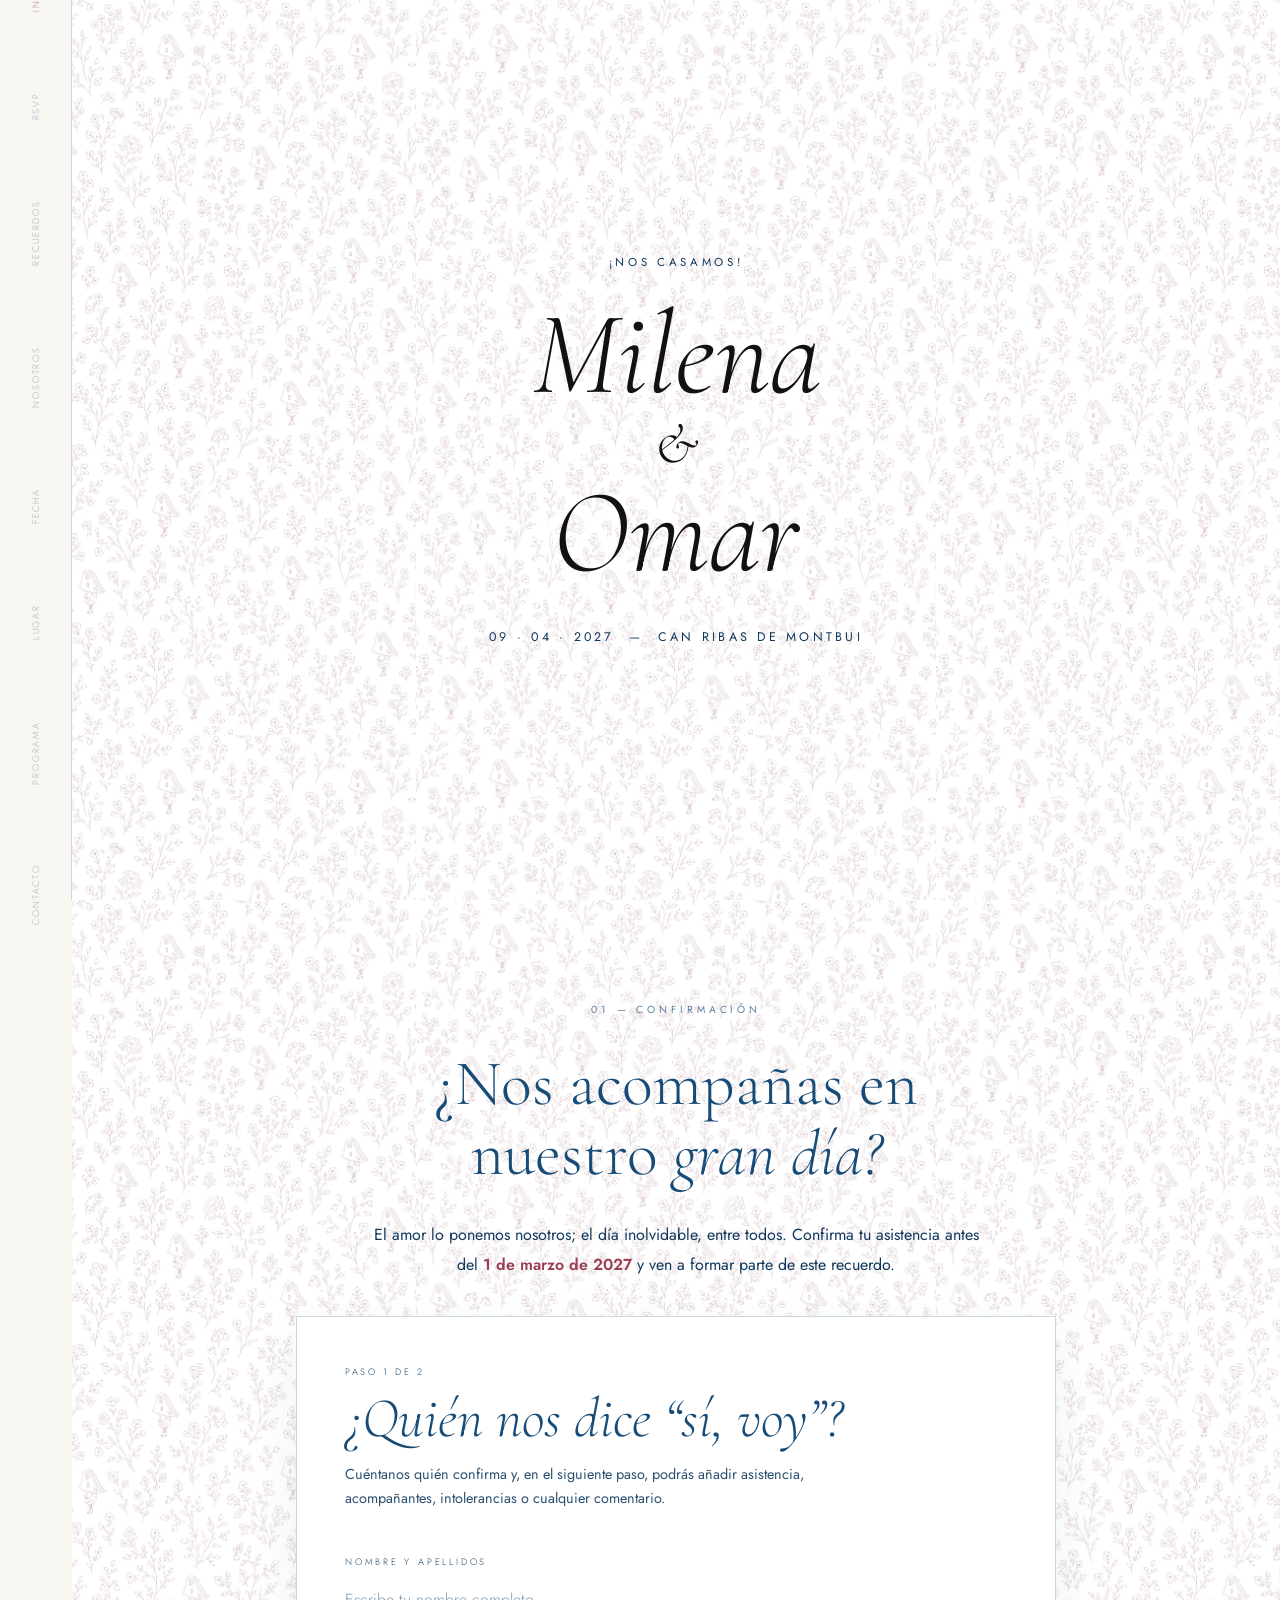
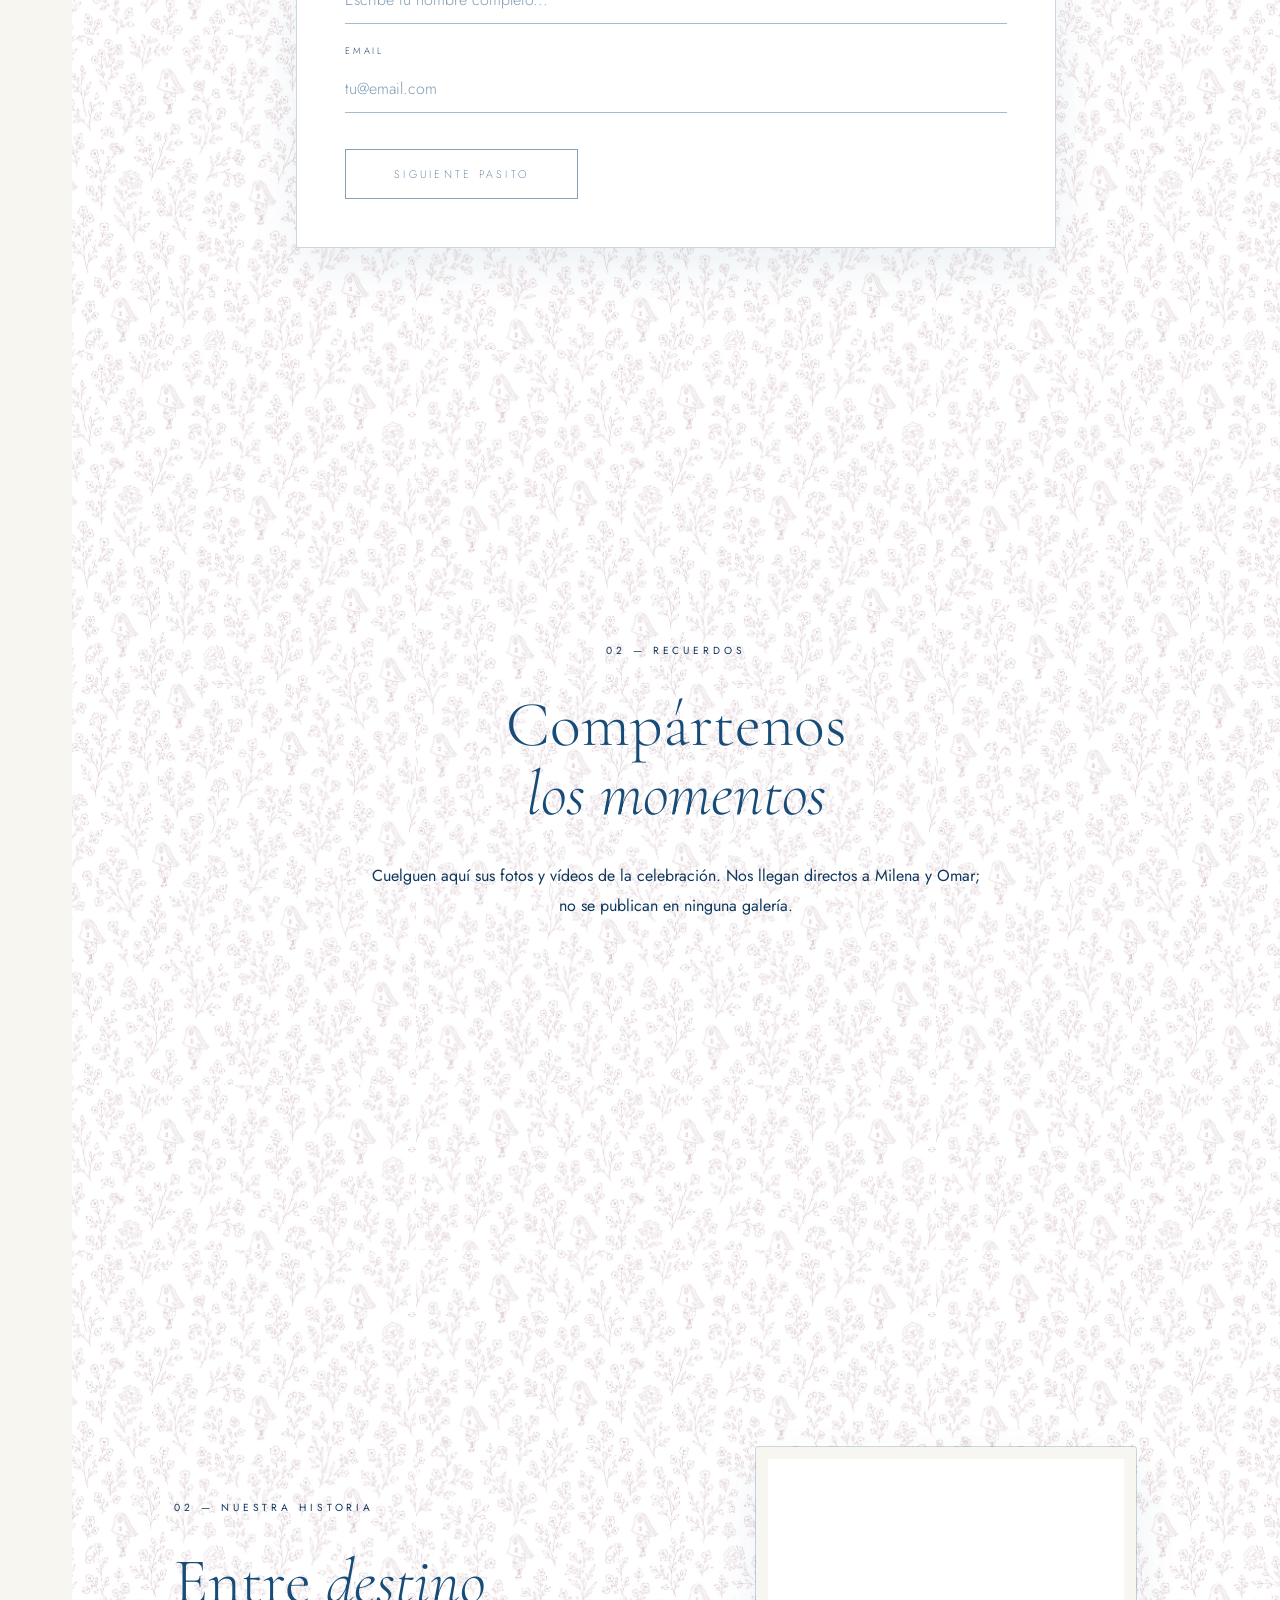
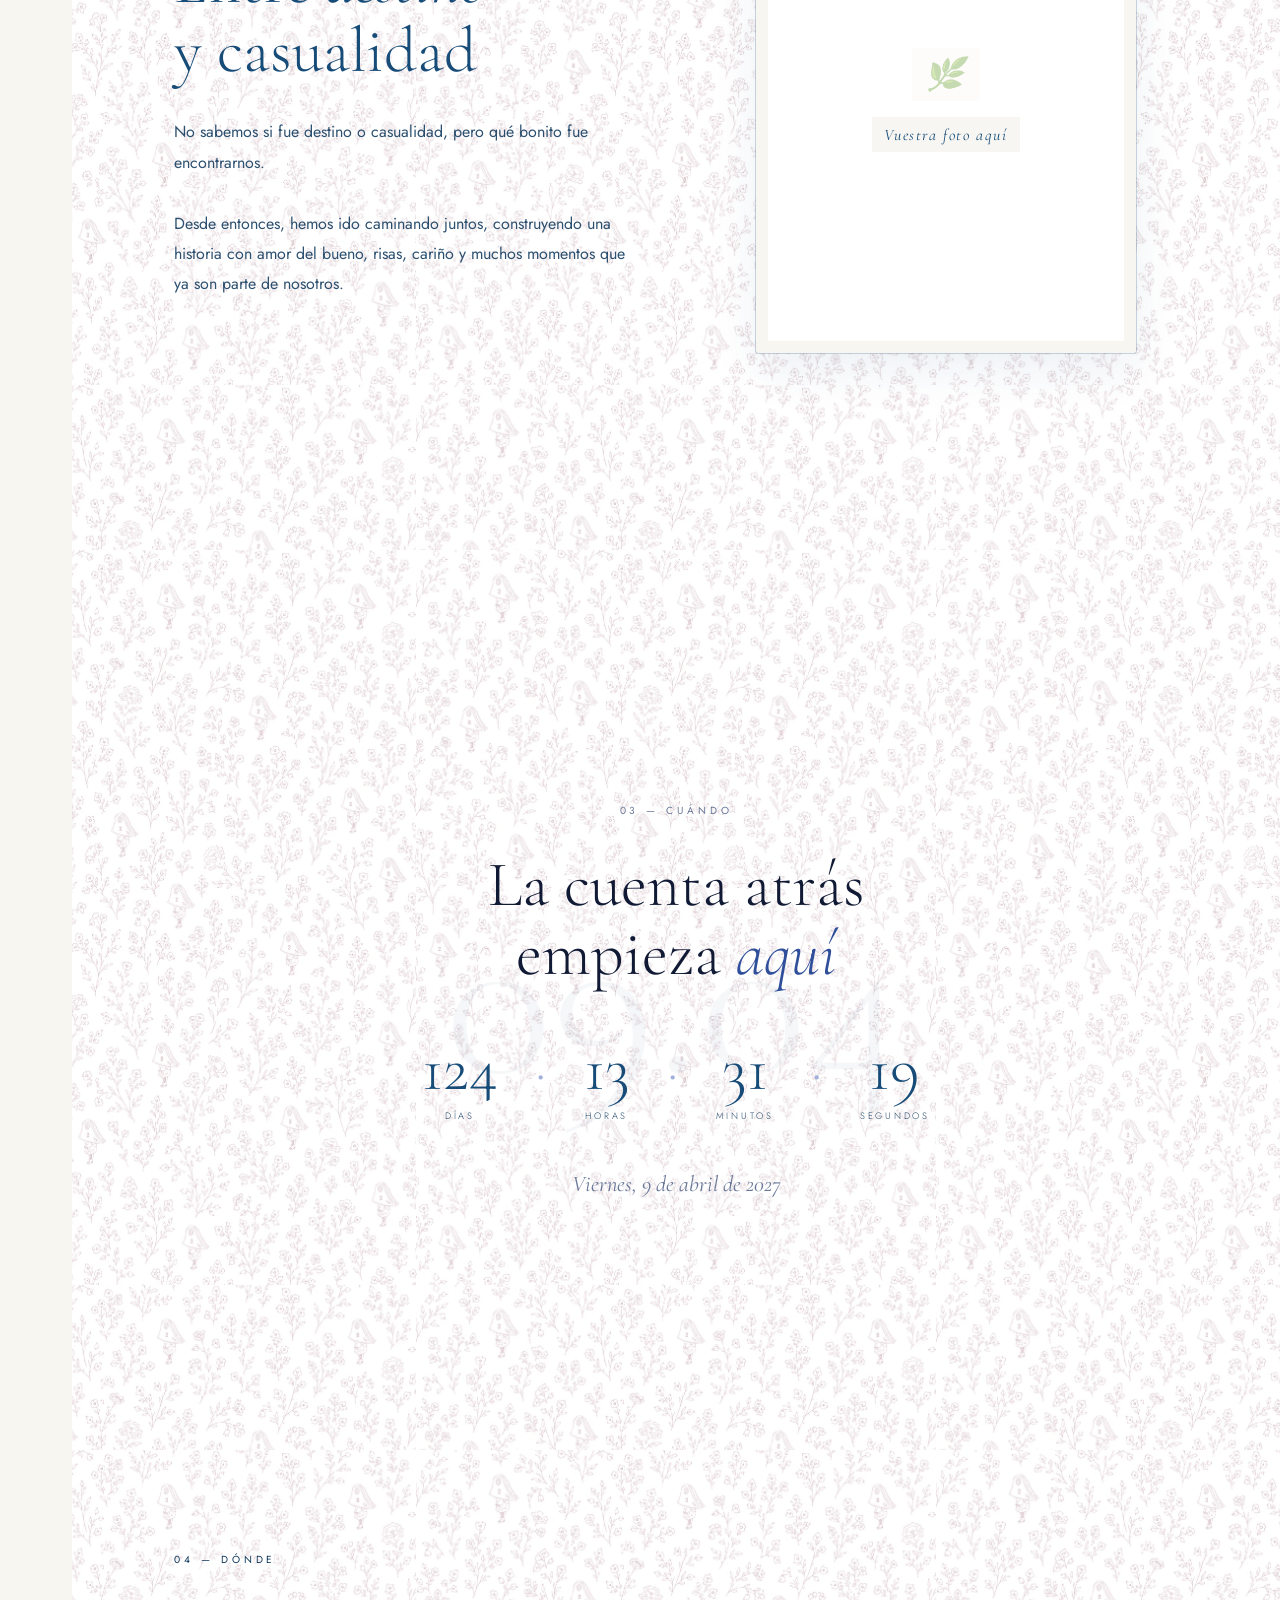
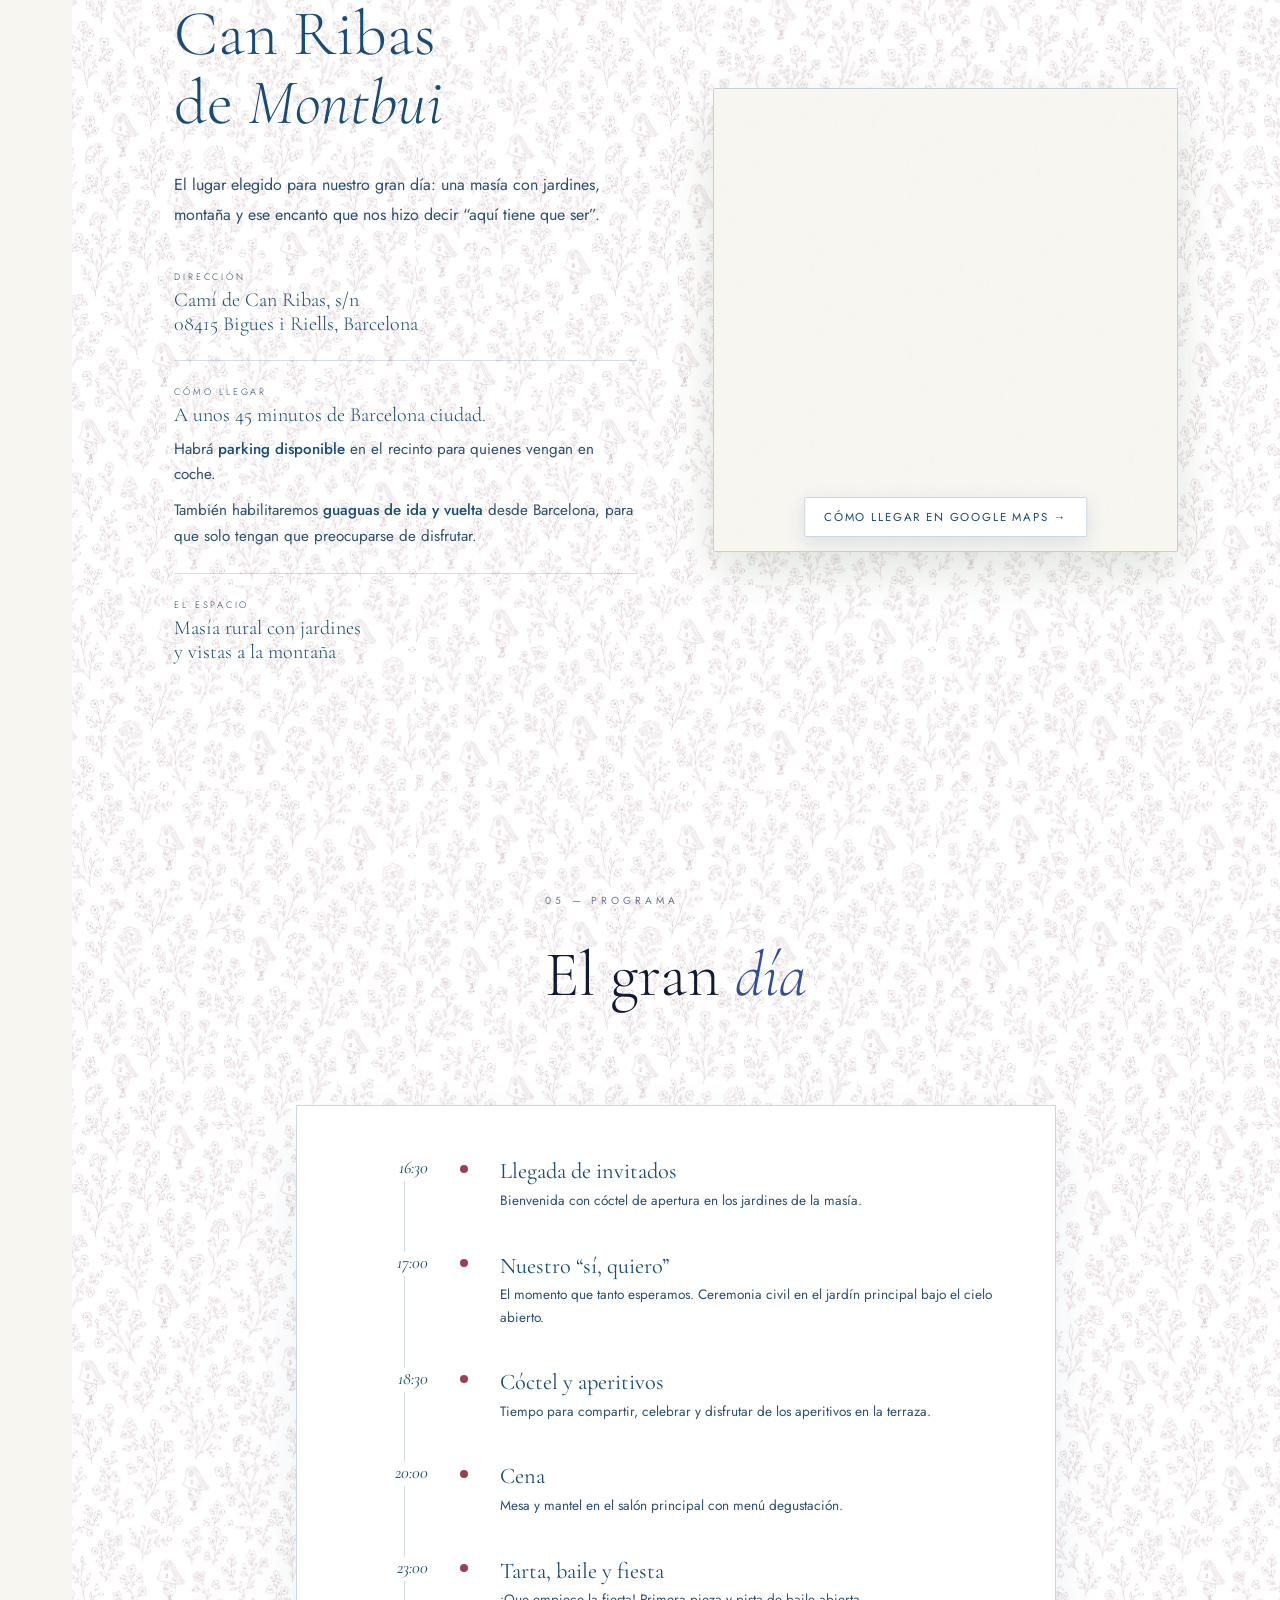
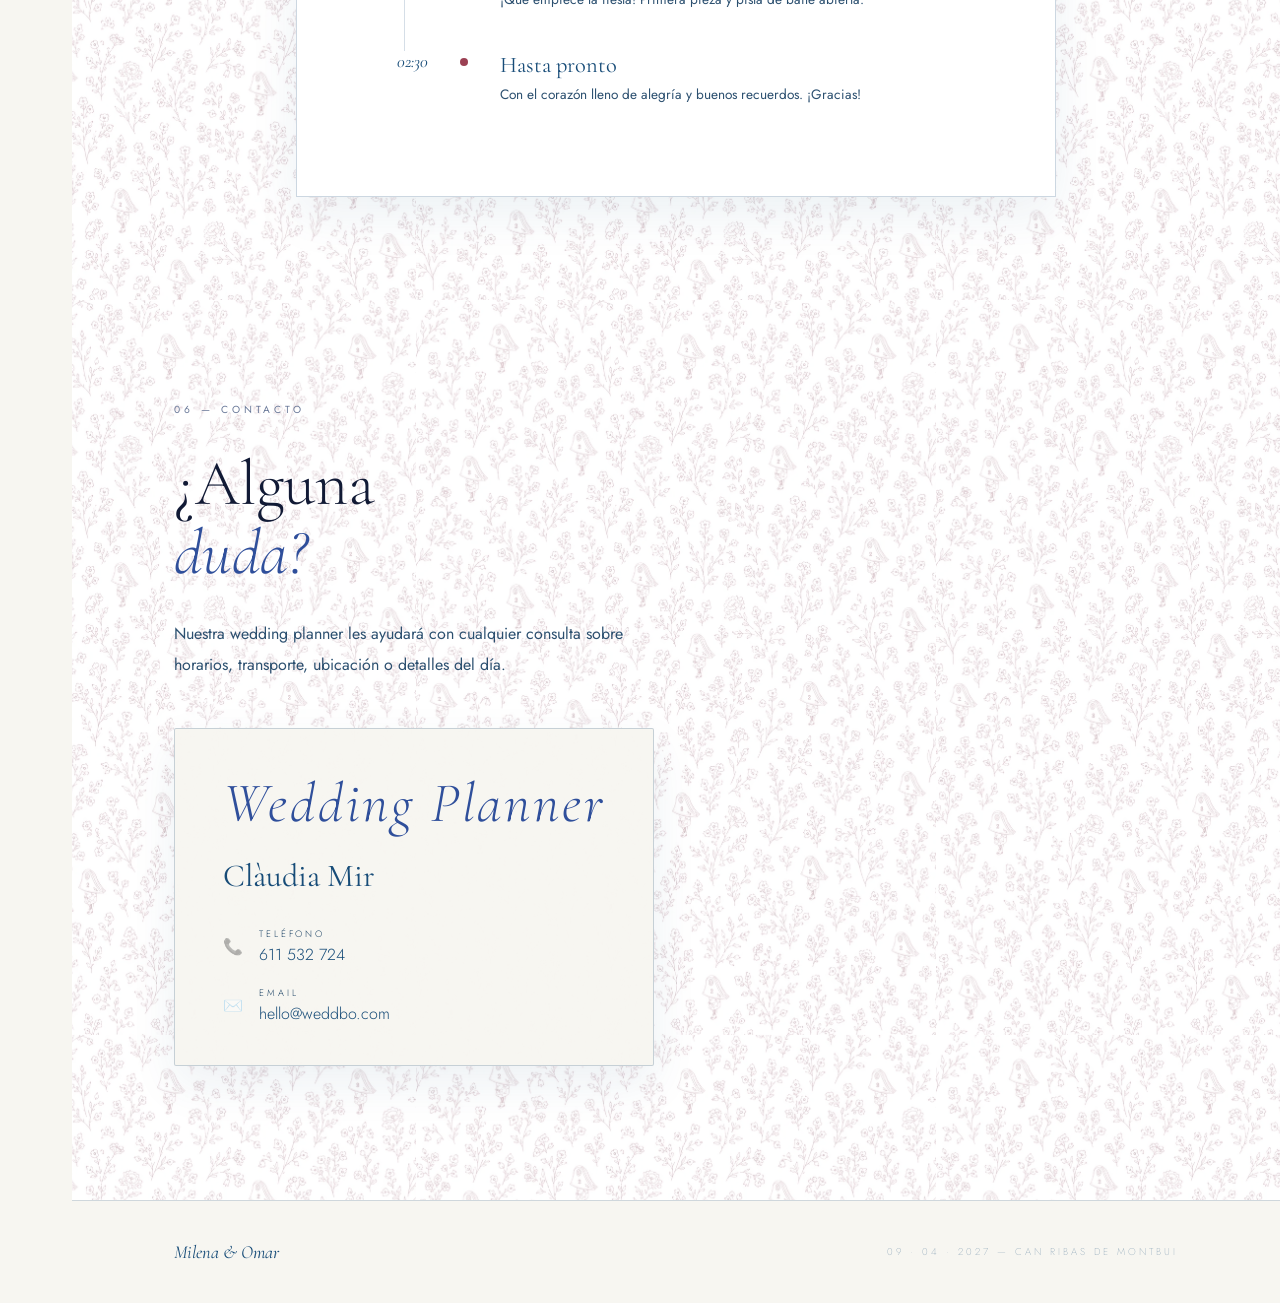
==== commit db2bc9dc: "Fix Recuerdos layout: stack children vertically and center" ====
--- a/index.html
+++ b/index.html
@@ -349,6 +349,7 @@
   }
 
   #confirmacion,
+  #recuerdos,
   #lugar {
     align-items: center;
   }
@@ -689,6 +690,11 @@
   }
 
   /* ── MEDIA / Recuerdos ── */
+  #recuerdos {
+    flex-direction: column;
+    justify-content: center;
+  }
+
   #recuerdos > .section-label,
   #recuerdos > .section-title,
   #recuerdos > .confirm-text,
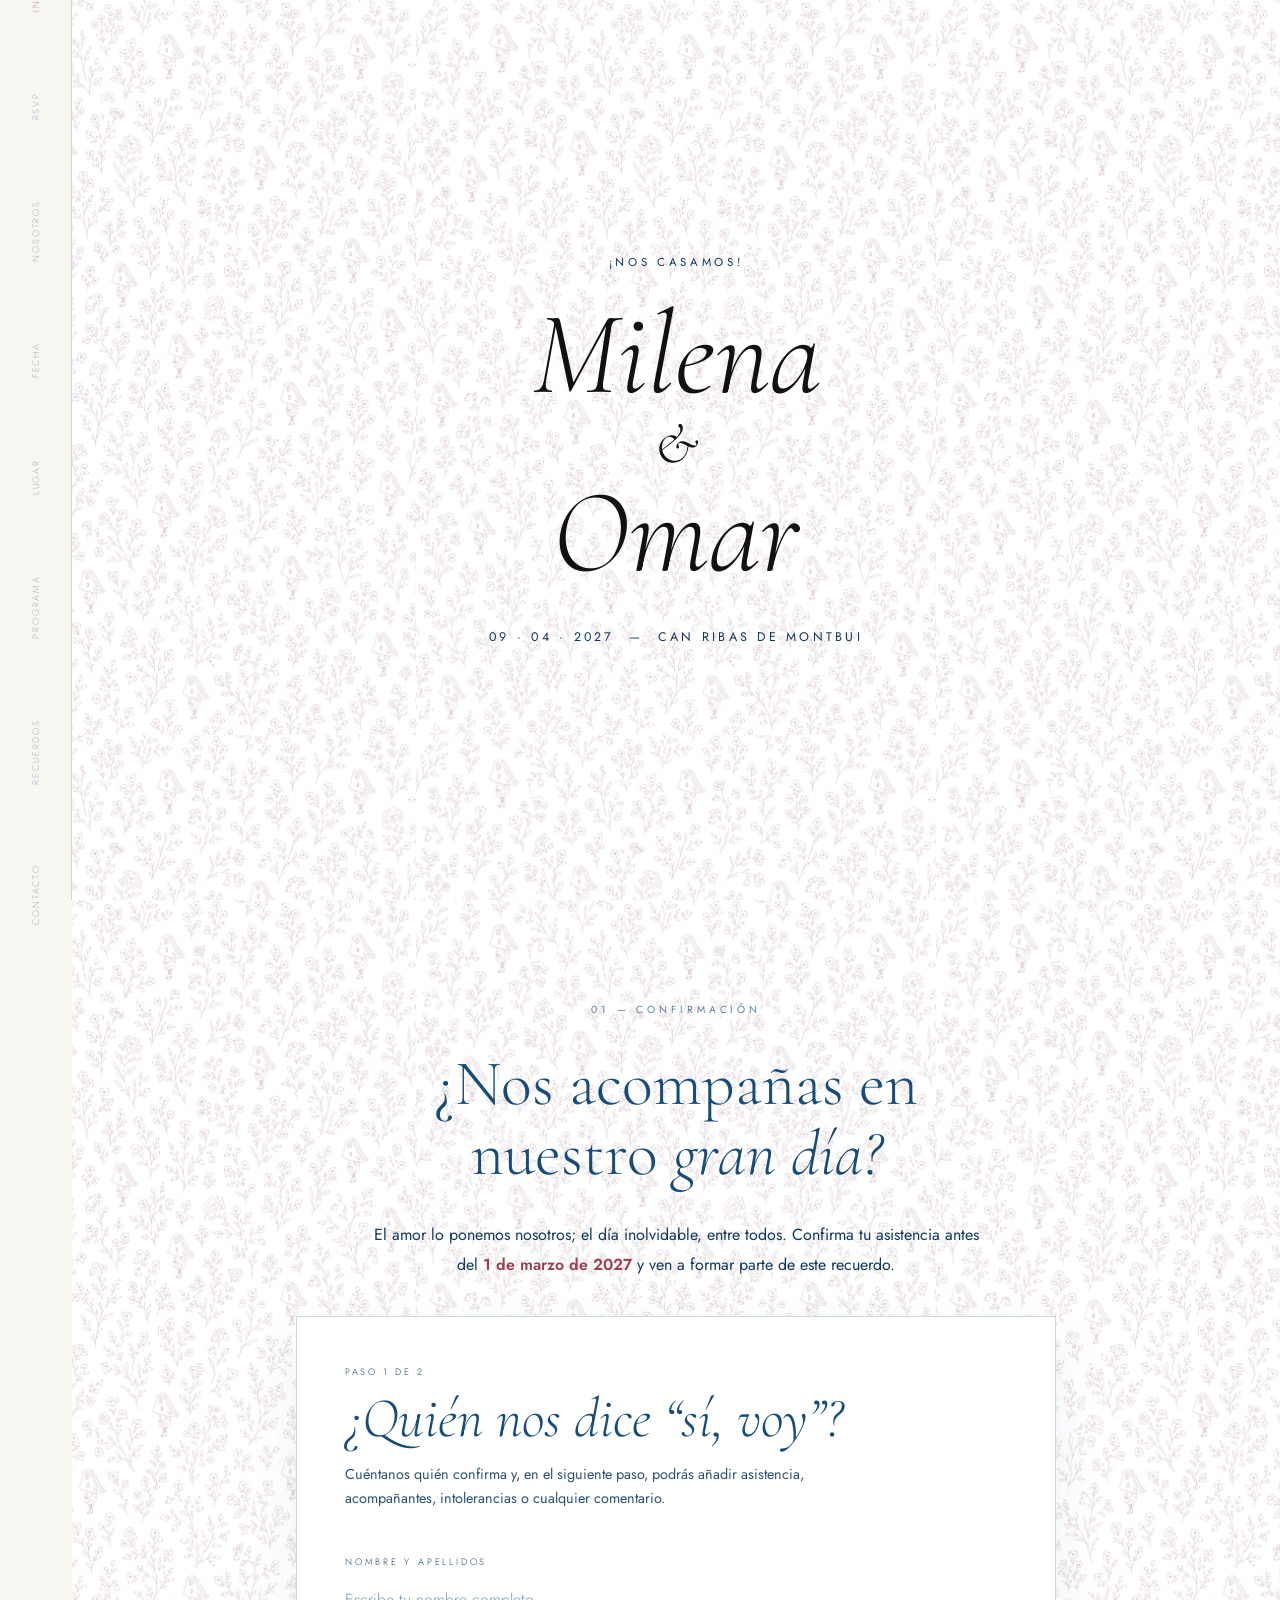
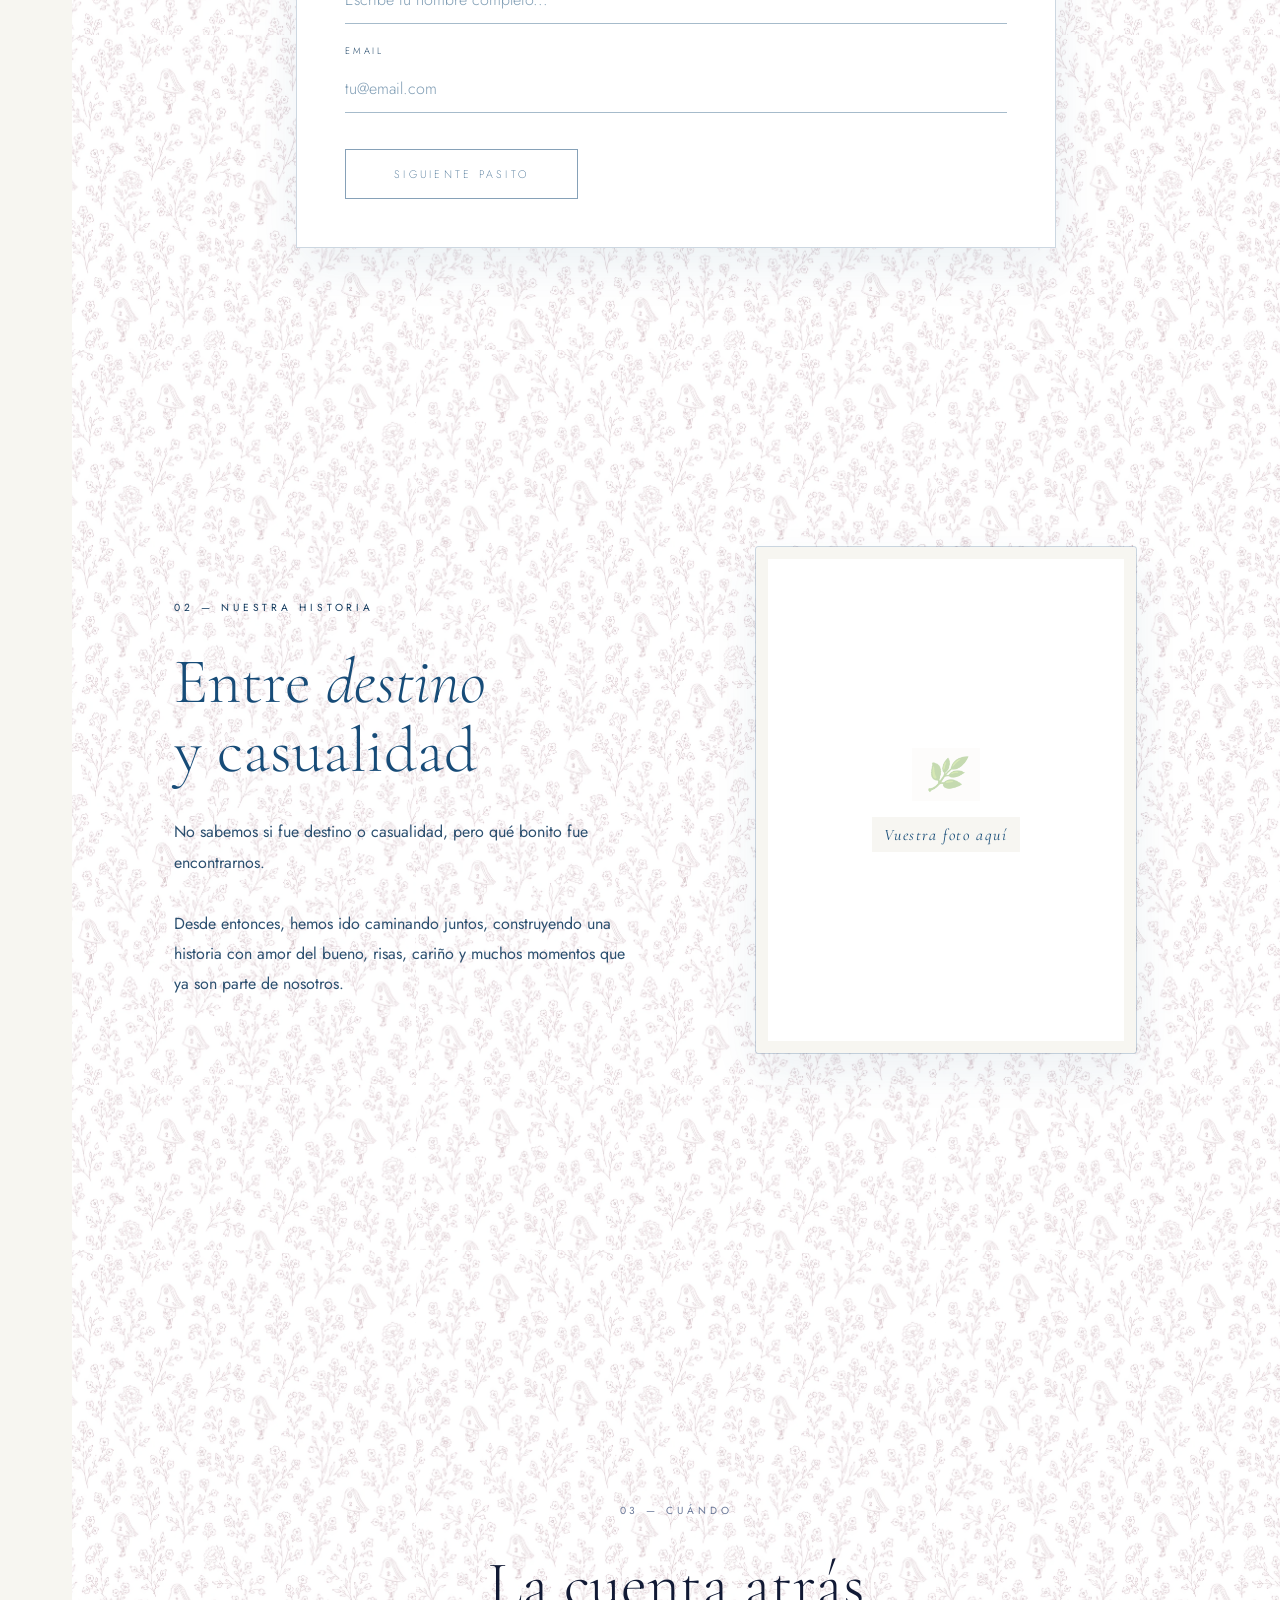
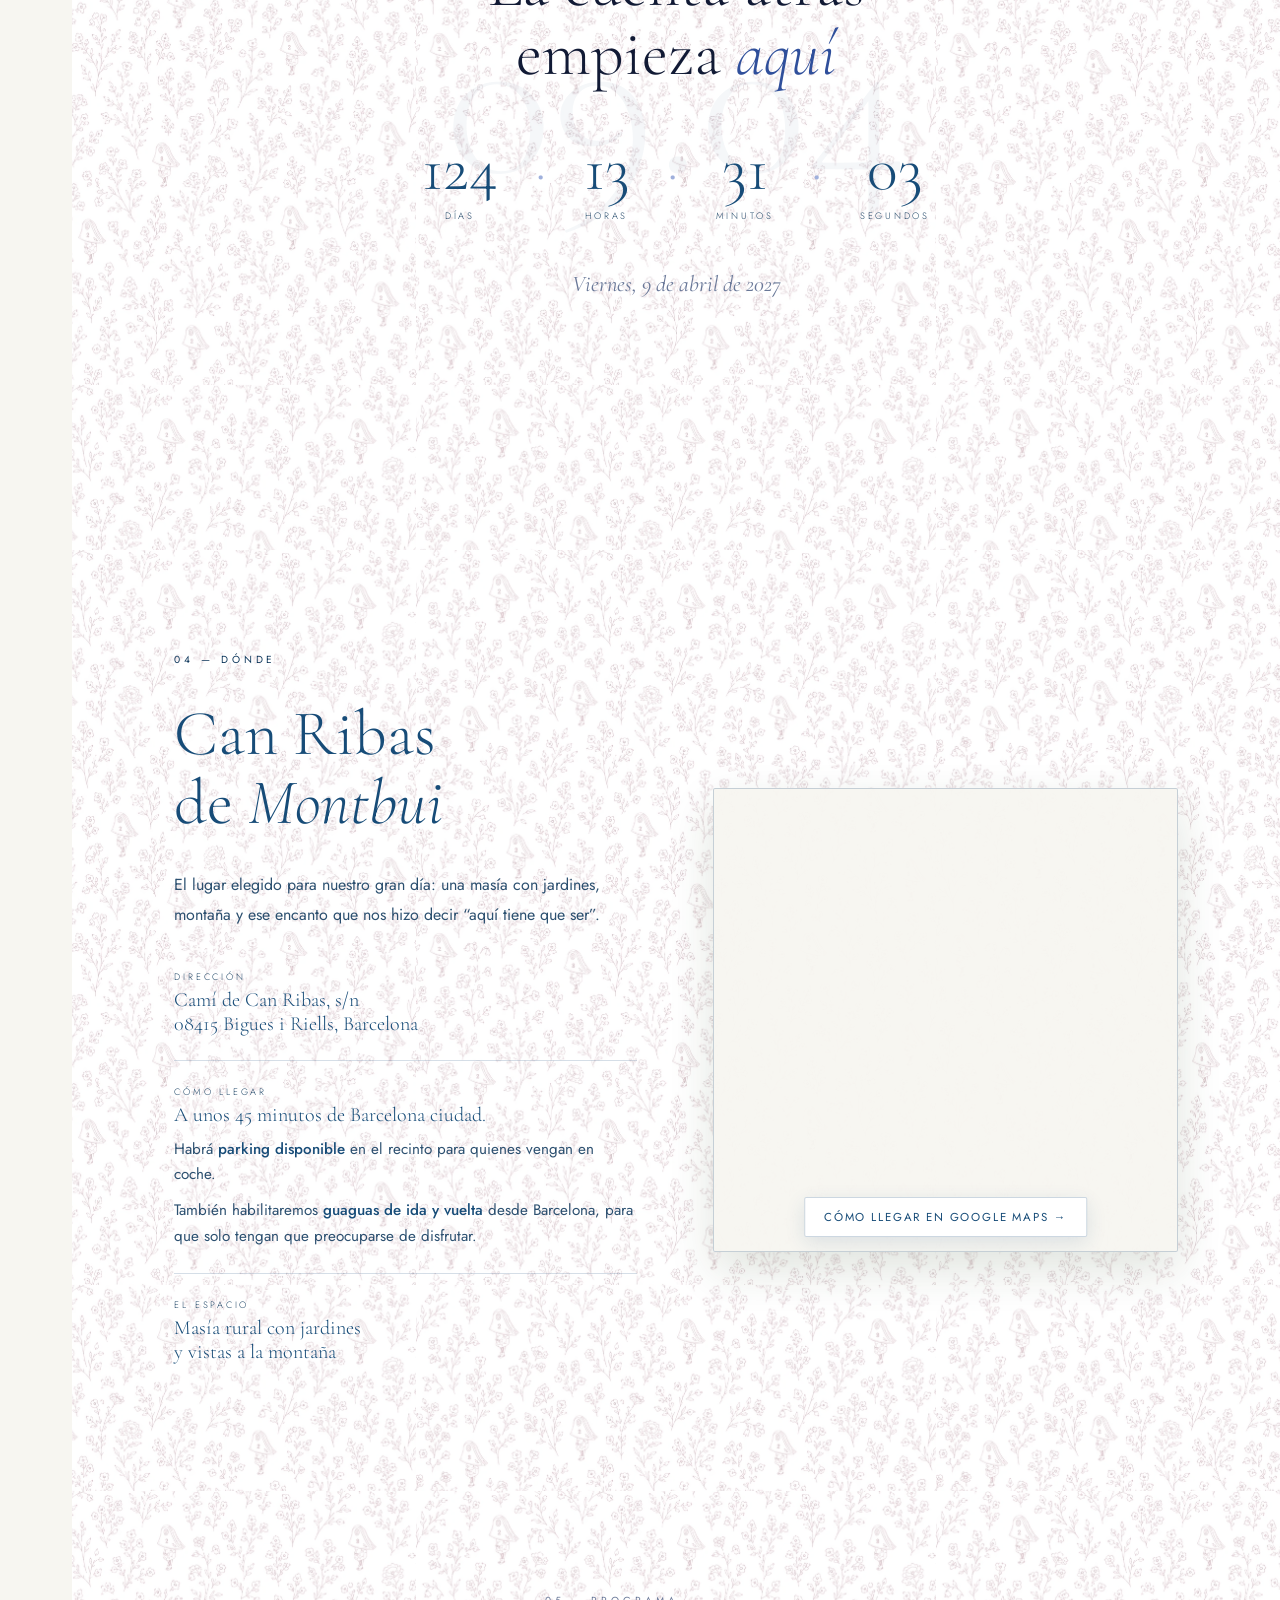
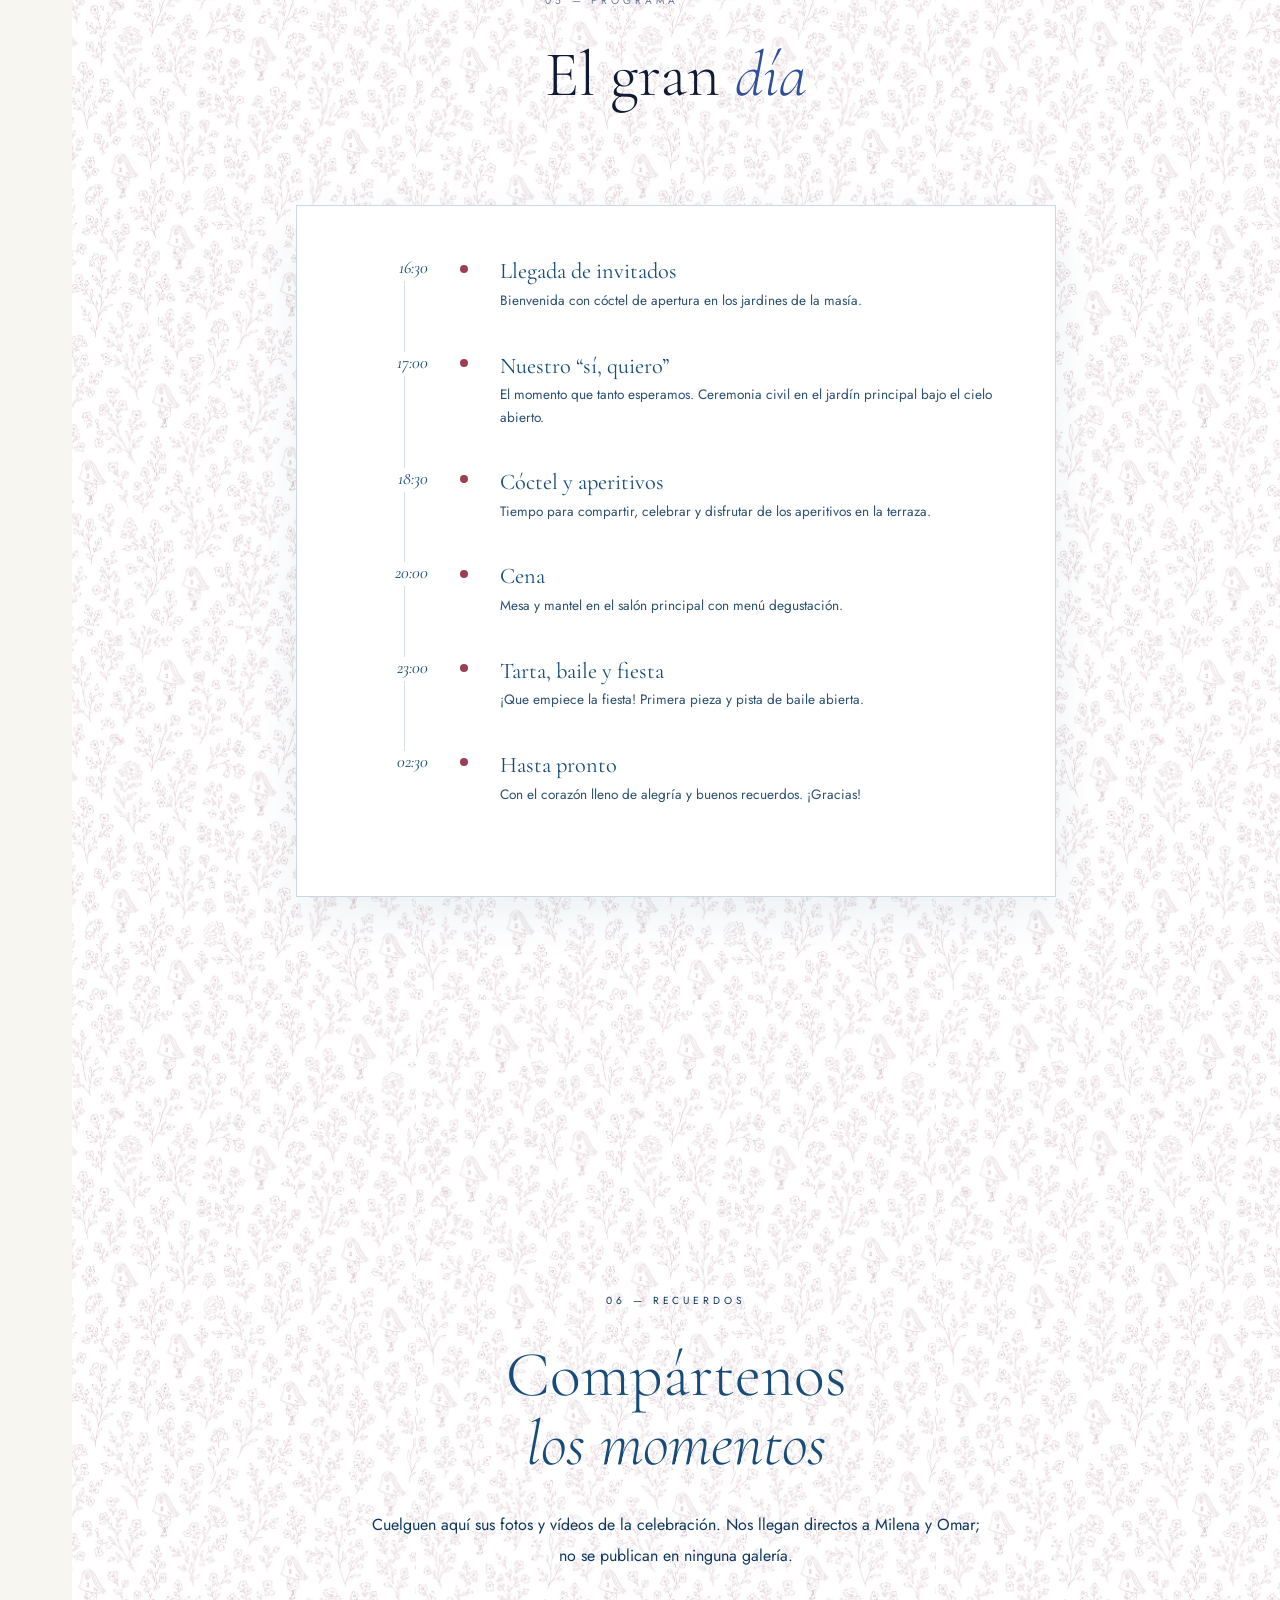
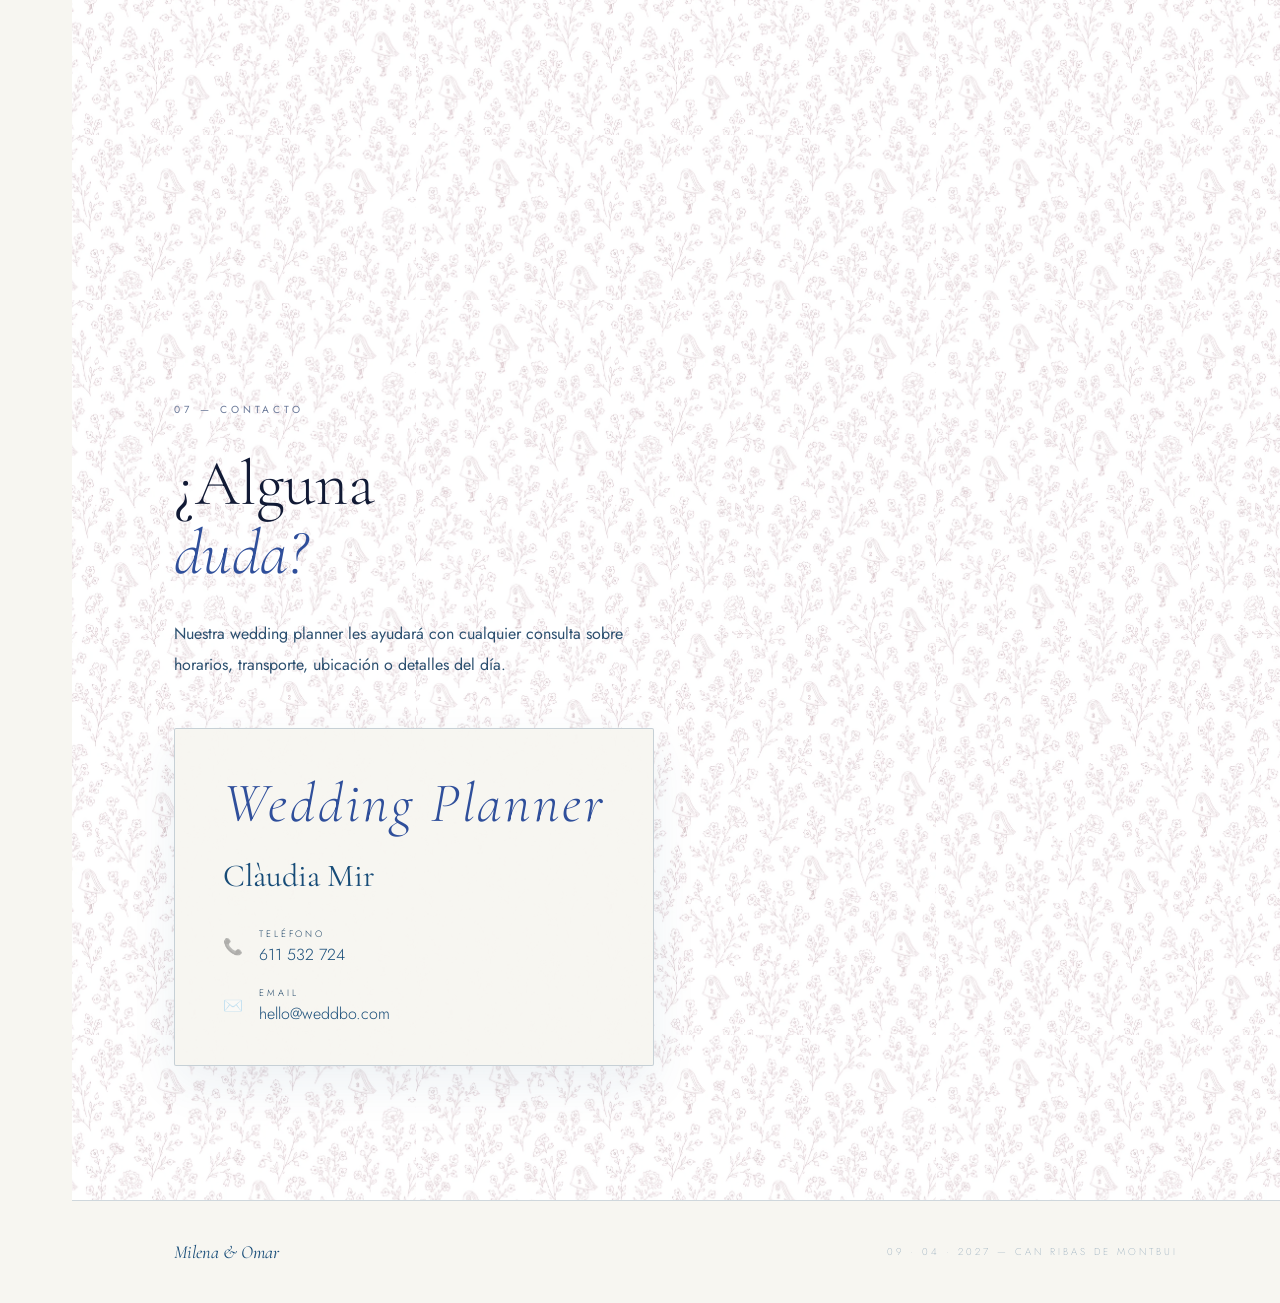
==== commit b439137f: "Reorder sections: move Recuerdos after Programa, fix label numbers" ====
--- a/index.html
+++ b/index.html
@@ -871,8 +871,6 @@
   <div class="dot"></div>
   <a href="#confirmacion">RSVP</a>
   <div class="dot"></div>
-  <a href="#recuerdos">Recuerdos</a>
-  <div class="dot"></div>
   <a href="#nosotros">Nosotros</a>
   <div class="dot"></div>
   <a href="#fecha">Fecha</a>
@@ -881,17 +879,19 @@
   <div class="dot"></div>
   <a href="#programa">Programa</a>
   <div class="dot"></div>
+  <a href="#recuerdos">Recuerdos</a>
+  <div class="dot"></div>
   <a href="#contacto">Contacto</a>
 </nav>
 
 <div class="mobile-nav">
   <a href="#inicio">Inicio</a>
   <a href="#confirmacion">RSVP</a>
-  <a href="#recuerdos">Recuerdos</a>
   <a href="#nosotros">Nosotros</a>
   <a href="#fecha">Fecha</a>
   <a href="#lugar">Lugar</a>
   <a href="#programa">Programa</a>
+  <a href="#recuerdos">Recuerdos</a>
   <a href="#contacto">Contacto</a>
 </div>
 
@@ -1020,68 +1020,6 @@
         Nos vemos para celebrar, emocionarnos y bailar juntos.
       </p>
     </div>
-  </section>
-
-  <!-- MEDIA -->
-  <section id="recuerdos" class="vichy vichy-inv" hidden>
-    <p class="section-label reveal">02 — Recuerdos</p>
-    <h2 class="section-title reveal">Compártenos<br><em>los momentos</em></h2>
-    <p class="confirm-text reveal">
-      Cuelguen aquí sus fotos y vídeos de la celebración.
-      Nos llegan directos a Milena y Omar; no se publican en ninguna galería.
-    </p>
-
-    <form id="media-form"
-          action="/api/upload.php"
-          method="POST"
-          enctype="multipart/form-data"
-          novalidate>
-      <input type="text" name="bot-field" tabindex="-1" autocomplete="off"
-             aria-hidden="true" style="position:absolute;left:-9999px;opacity:0;">
-
-      <div class="form-group">
-        <label class="form-label" for="media-files">Fotos y vídeos</label>
-        <input id="media-files" name="archivos[]" type="file"
-               accept="image/jpeg,image/png,image/webp,image/heic,image/heif,video/mp4,video/quicktime"
-               multiple capture="environment" class="form-input" required>
-        <p class="media-help">Hasta 5 archivos por envío, máximo 30 MB cada uno.</p>
-      </div>
-
-      <ul id="media-file-list" class="media-file-list" aria-live="polite"></ul>
-
-      <div class="form-group" style="margin-top:1rem;">
-        <label class="form-label" for="media-personas">¿Quién sale?</label>
-        <input id="media-personas" name="personas" type="text" maxlength="200"
-               class="form-input"
-               placeholder="P. ej. Marta y los primos">
-      </div>
-
-      <div class="form-group" style="margin-top:1rem;">
-        <label class="form-label" for="media-momento">¿En qué momento?</label>
-        <select id="media-momento" name="momento" class="form-input media-select">
-          <option value="">Sin especificar</option>
-          <option value="ceremonia">Ceremonia</option>
-          <option value="coctel">Cóctel</option>
-          <option value="cena">Cena</option>
-          <option value="baile">Baile</option>
-          <option value="otro">Otro</option>
-        </select>
-      </div>
-
-      <div class="form-group" style="margin-top:1rem;">
-        <label class="form-label" for="media-pie">Pie de foto</label>
-        <textarea id="media-pie" name="pie" maxlength="500" rows="3"
-                  class="form-input form-textarea"
-                  placeholder="Una palabra, una broma, una dedicatoria..."></textarea>
-      </div>
-
-      <progress id="media-progress" class="media-progress" value="0" max="100" hidden></progress>
-      <p id="media-status" class="media-status" role="status" aria-live="polite"></p>
-
-      <button type="submit" class="btn-submit" id="media-submit" style="margin-top:1.5rem;">
-        Enviar recuerdos
-      </button>
-    </form>
   </section>
 
   <!-- NOSOTROS -->
@@ -1245,9 +1183,71 @@
     </div>
   </section>
 
+  <!-- MEDIA -->
+  <section id="recuerdos" class="vichy vichy-inv" hidden>
+    <p class="section-label reveal">06 — Recuerdos</p>
+    <h2 class="section-title reveal">Compártenos<br><em>los momentos</em></h2>
+    <p class="confirm-text reveal">
+      Cuelguen aquí sus fotos y vídeos de la celebración.
+      Nos llegan directos a Milena y Omar; no se publican en ninguna galería.
+    </p>
+
+    <form id="media-form"
+          action="/api/upload.php"
+          method="POST"
+          enctype="multipart/form-data"
+          novalidate>
+      <input type="text" name="bot-field" tabindex="-1" autocomplete="off"
+             aria-hidden="true" style="position:absolute;left:-9999px;opacity:0;">
+
+      <div class="form-group">
+        <label class="form-label" for="media-files">Fotos y vídeos</label>
+        <input id="media-files" name="archivos[]" type="file"
+               accept="image/jpeg,image/png,image/webp,image/heic,image/heif,video/mp4,video/quicktime"
+               multiple capture="environment" class="form-input" required>
+        <p class="media-help">Hasta 5 archivos por envío, máximo 30 MB cada uno.</p>
+      </div>
+
+      <ul id="media-file-list" class="media-file-list" aria-live="polite"></ul>
+
+      <div class="form-group" style="margin-top:1rem;">
+        <label class="form-label" for="media-personas">¿Quién sale?</label>
+        <input id="media-personas" name="personas" type="text" maxlength="200"
+               class="form-input"
+               placeholder="P. ej. Marta y los primos">
+      </div>
+
+      <div class="form-group" style="margin-top:1rem;">
+        <label class="form-label" for="media-momento">¿En qué momento?</label>
+        <select id="media-momento" name="momento" class="form-input media-select">
+          <option value="">Sin especificar</option>
+          <option value="ceremonia">Ceremonia</option>
+          <option value="coctel">Cóctel</option>
+          <option value="cena">Cena</option>
+          <option value="baile">Baile</option>
+          <option value="otro">Otro</option>
+        </select>
+      </div>
+
+      <div class="form-group" style="margin-top:1rem;">
+        <label class="form-label" for="media-pie">Pie de foto</label>
+        <textarea id="media-pie" name="pie" maxlength="500" rows="3"
+                  class="form-input form-textarea"
+                  placeholder="Una palabra, una broma, una dedicatoria..."></textarea>
+      </div>
+
+      <progress id="media-progress" class="media-progress" value="0" max="100" hidden></progress>
+      <p id="media-status" class="media-status" role="status" aria-live="polite"></p>
+
+      <button type="submit" class="btn-submit" id="media-submit" style="margin-top:1.5rem;">
+        Enviar recuerdos
+      </button>
+    </form>
+  </section>
+
   <!-- CONTACTO -->
   <section id="contacto" class="vichy">
-    <p class="section-label reveal">06 — Contacto</p>
+    <p class="section-label reveal">07 — Contacto</p>
     <h2 class="section-title reveal">¿Alguna<br><em>duda?</em></h2>
     <p class="nos-body reveal" style="margin-bottom:3rem;">Nuestra wedding planner les ayudará con cualquier consulta sobre horarios, transporte, ubicación o detalles del día.</p>
     <div class="reveal" style="display:flex; gap:4vw; flex-wrap:wrap; align-items:flex-start;">
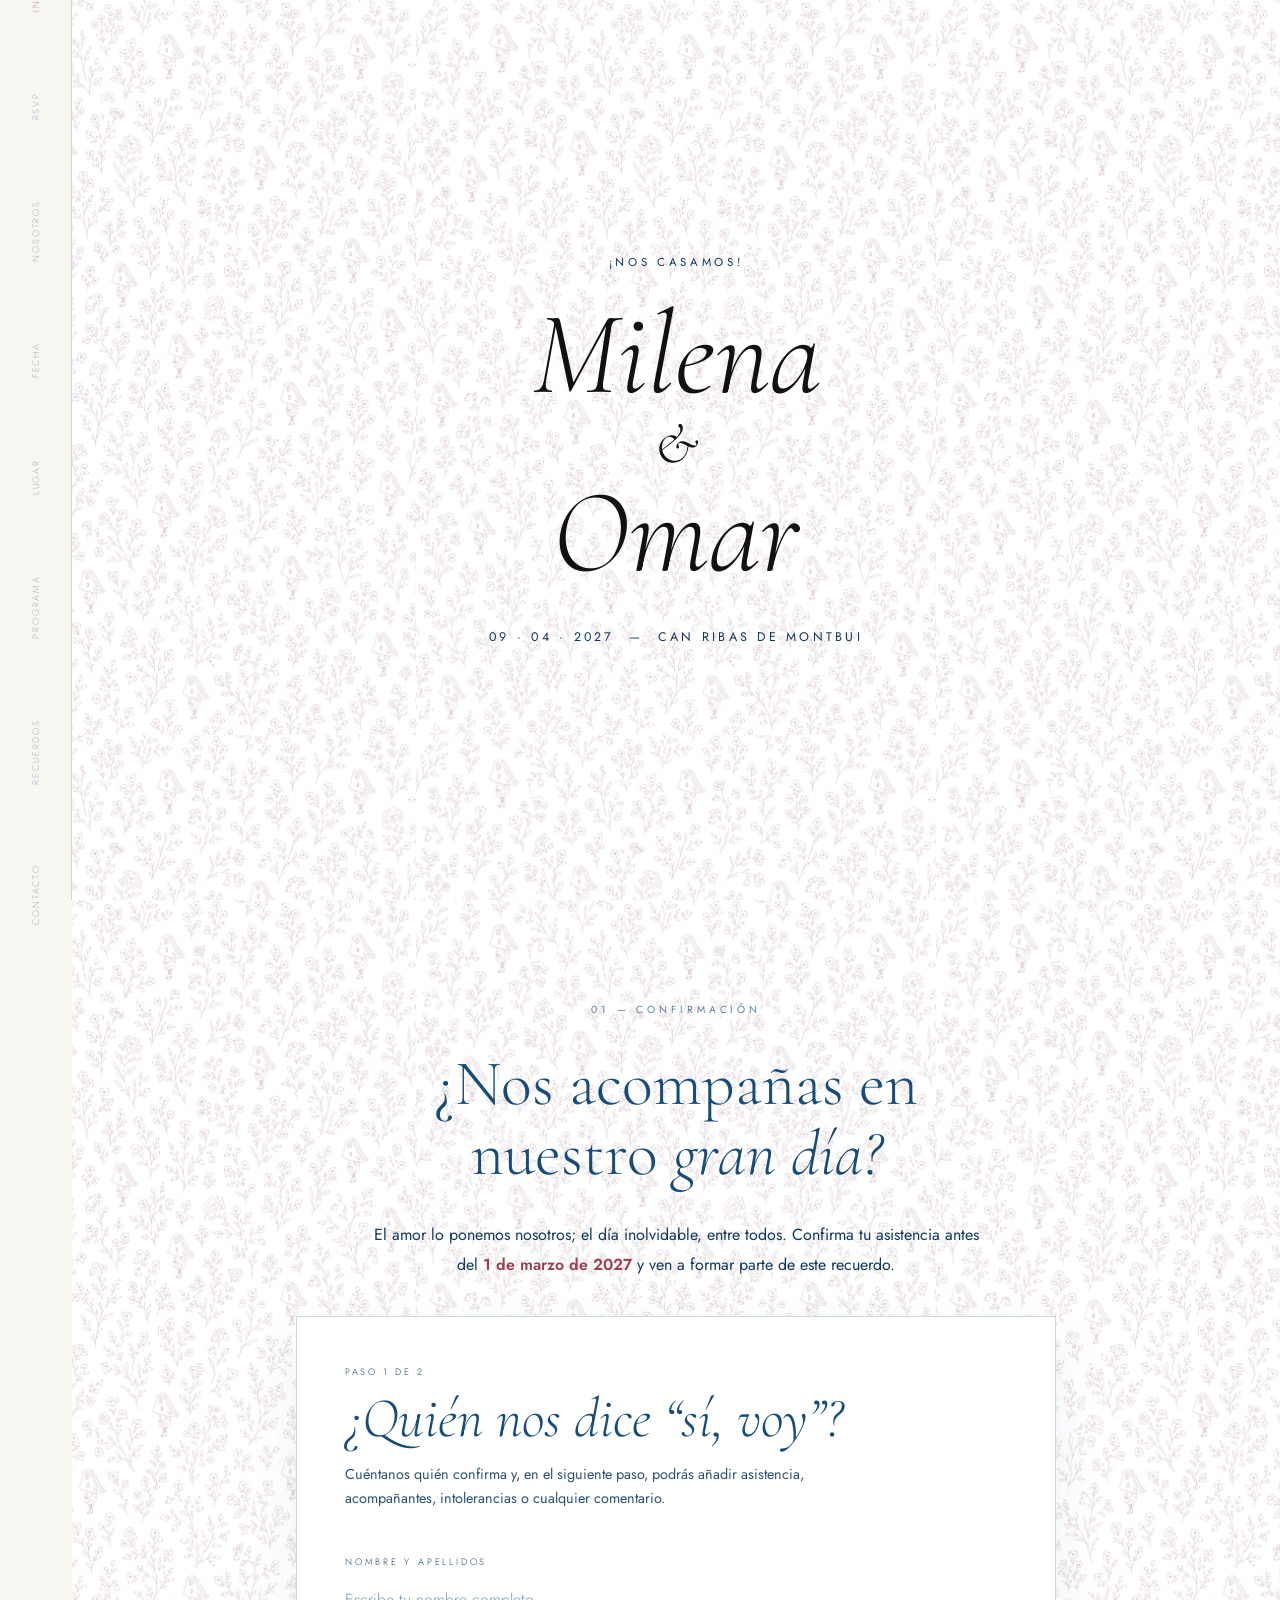
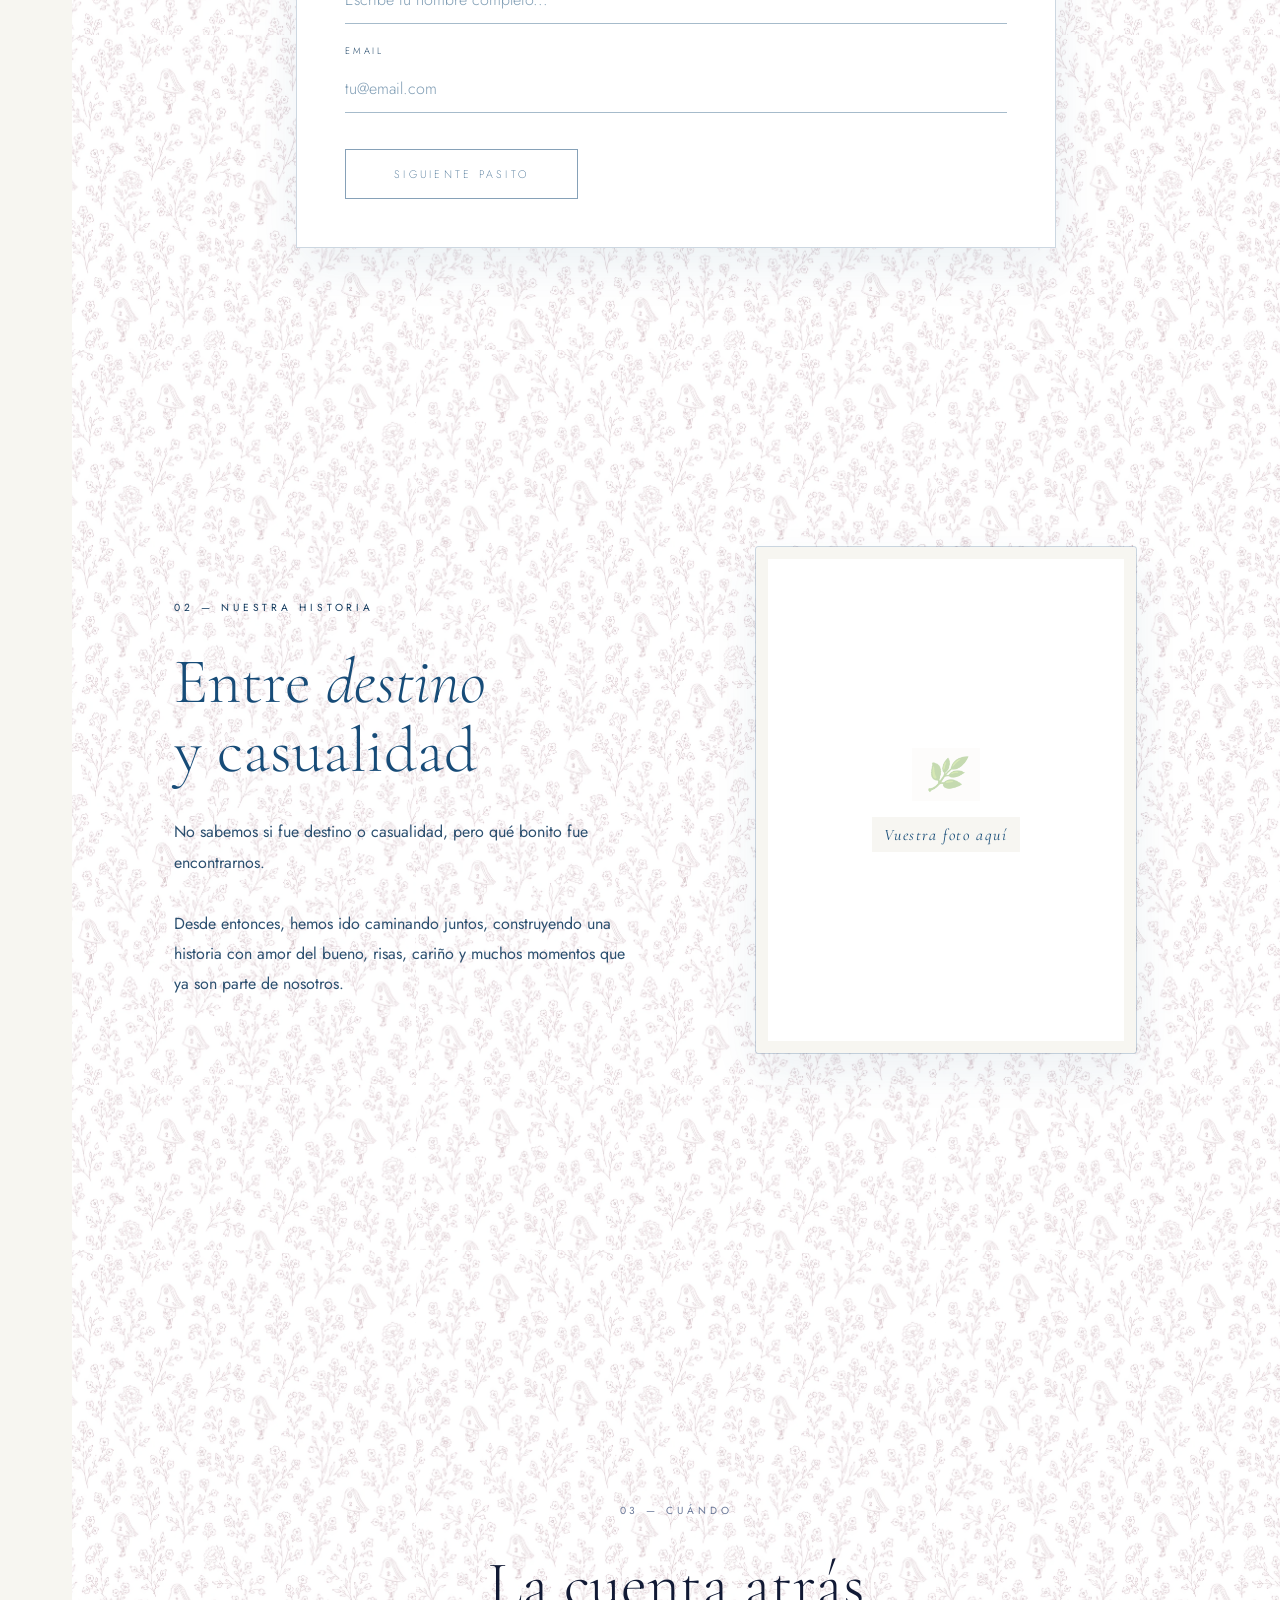
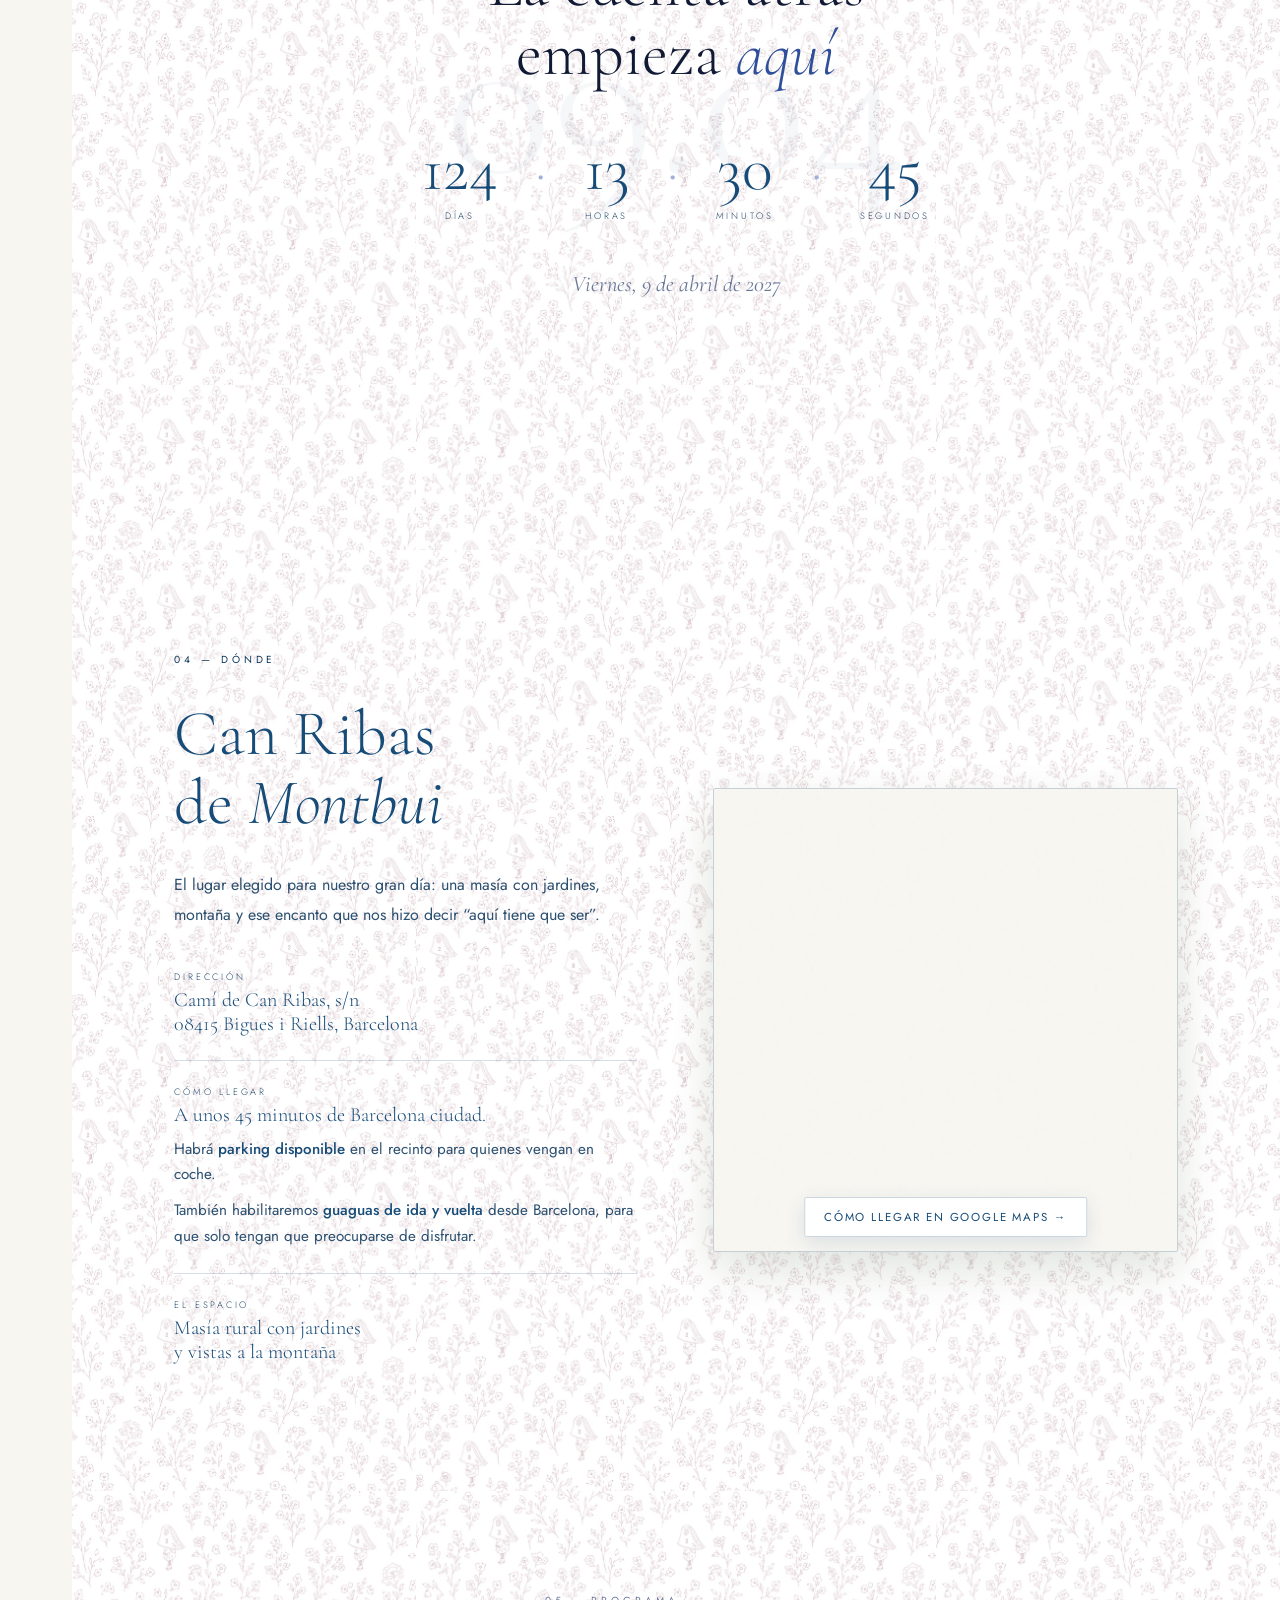
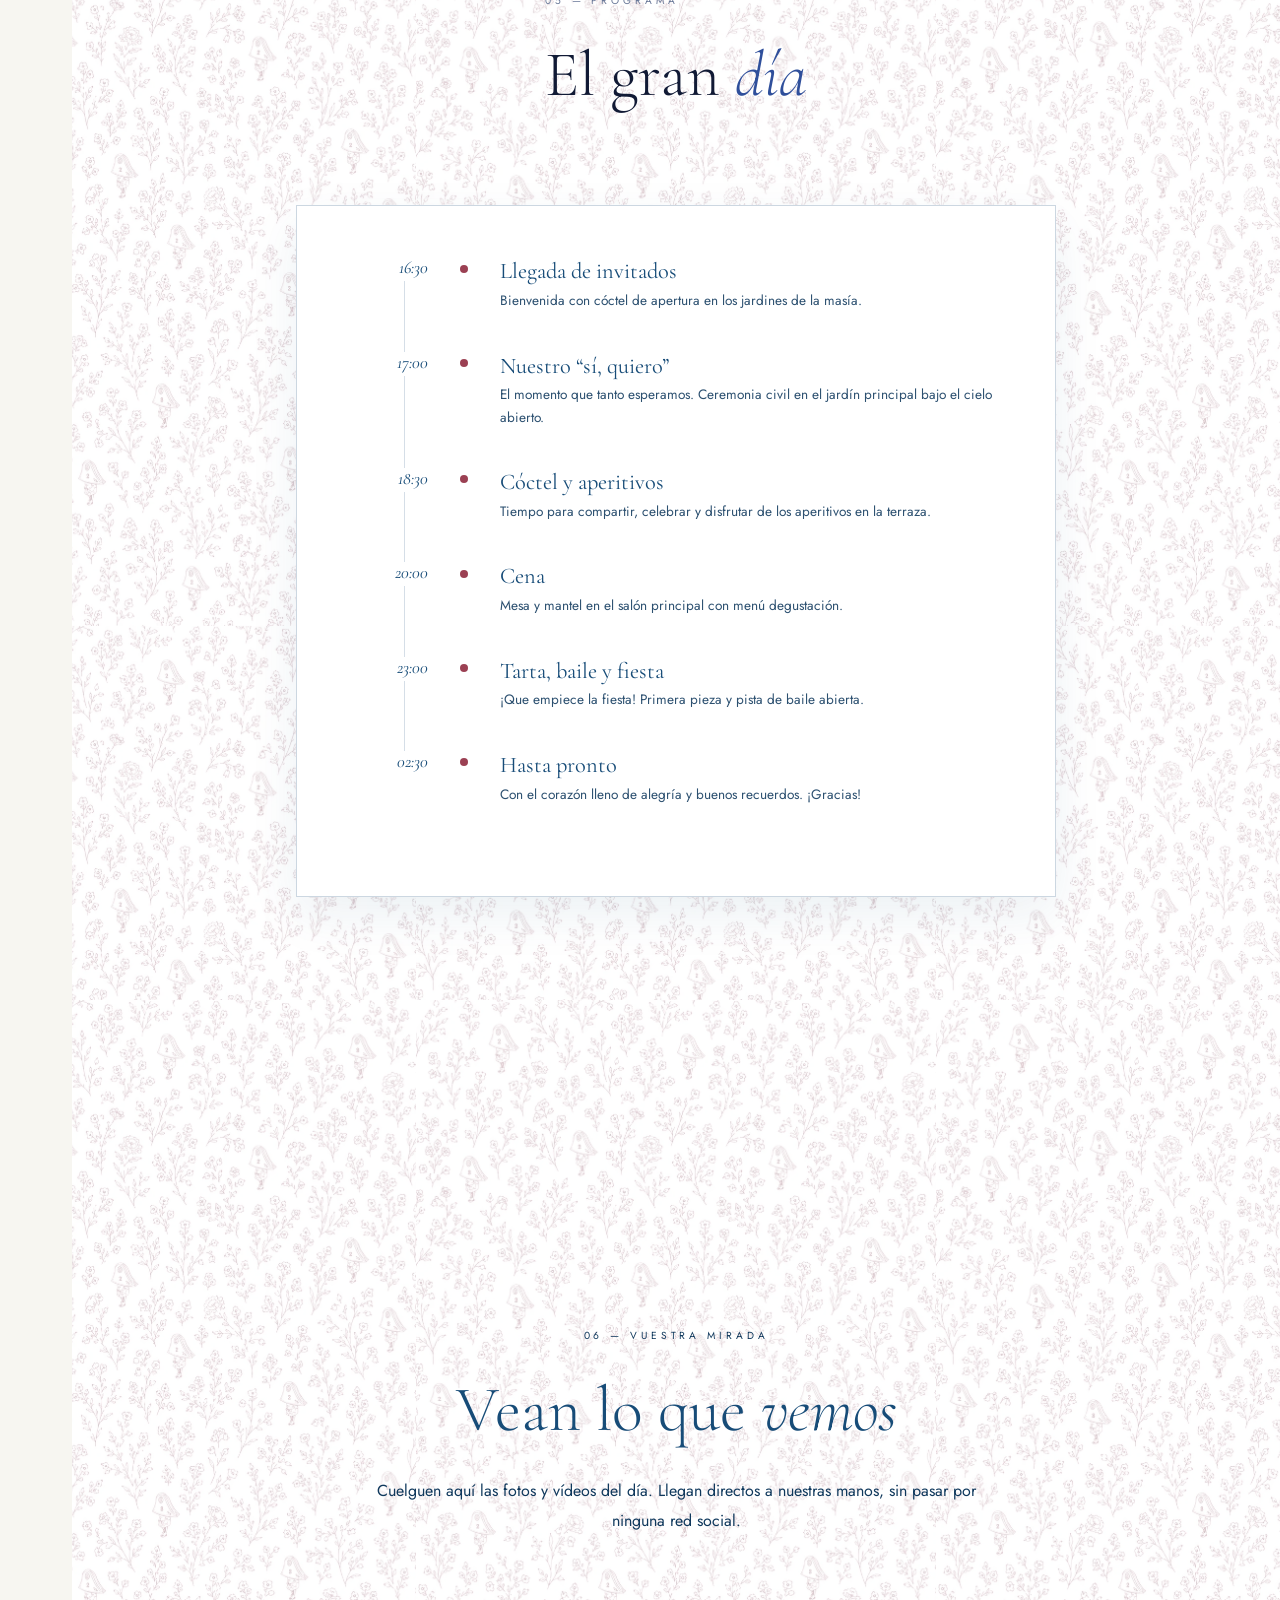
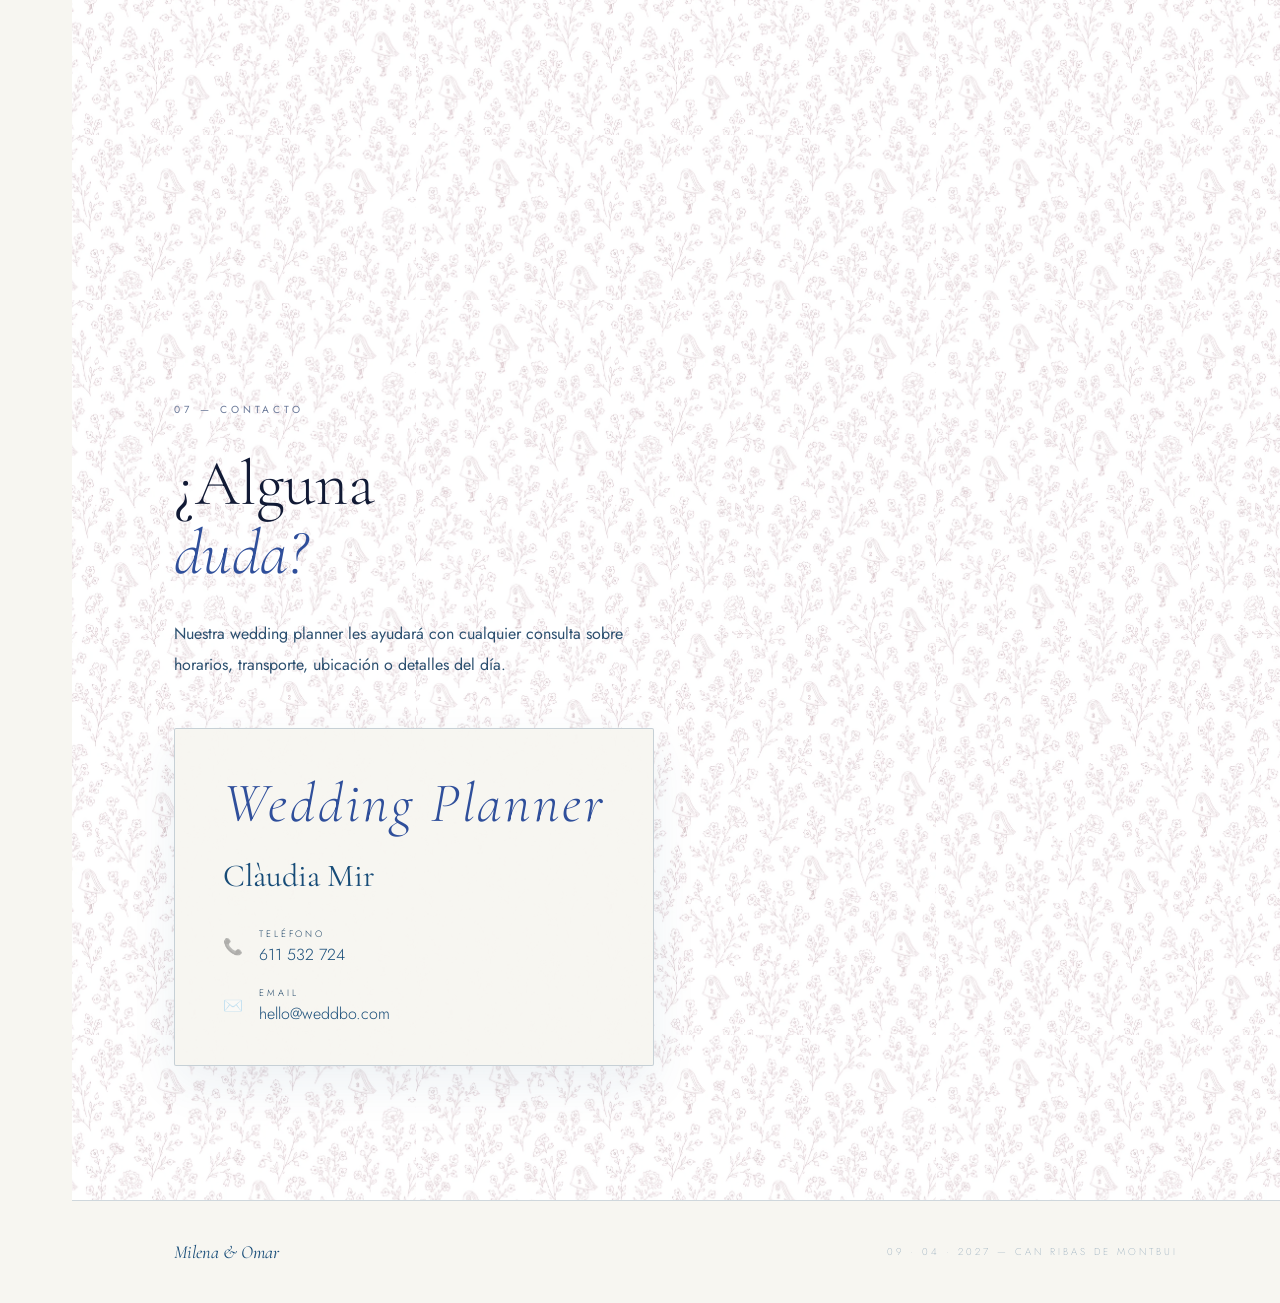
==== commit 3bcfca19: "Refine Recuerdos copy: more poetic tone, generic placeholders" ====
--- a/index.html
+++ b/index.html
@@ -1185,11 +1185,11 @@
 
   <!-- MEDIA -->
   <section id="recuerdos" class="vichy vichy-inv" hidden>
-    <p class="section-label reveal">06 — Recuerdos</p>
-    <h2 class="section-title reveal">Compártenos<br><em>los momentos</em></h2>
+    <p class="section-label reveal">06 — Vuestra mirada</p>
+    <h2 class="section-title reveal">Vean lo que <em>vemos</em></h2>
     <p class="confirm-text reveal">
-      Cuelguen aquí sus fotos y vídeos de la celebración.
-      Nos llegan directos a Milena y Omar; no se publican en ninguna galería.
+      Cuelguen aquí las fotos y vídeos del día.
+      Llegan directos a nuestras manos, sin pasar por ninguna red social.
     </p>
 
     <form id="media-form"
@@ -1201,20 +1201,20 @@
              aria-hidden="true" style="position:absolute;left:-9999px;opacity:0;">
 
       <div class="form-group">
-        <label class="form-label" for="media-files">Fotos y vídeos</label>
+        <label class="form-label" for="media-files">Sus fotos y vídeos</label>
         <input id="media-files" name="archivos[]" type="file"
                accept="image/jpeg,image/png,image/webp,image/heic,image/heif,video/mp4,video/quicktime"
                multiple capture="environment" class="form-input" required>
-        <p class="media-help">Hasta 5 archivos por envío, máximo 30 MB cada uno.</p>
+        <p class="media-help">Hasta 5 archivos por envío. Cada uno hasta 30 MB.</p>
       </div>
 
       <ul id="media-file-list" class="media-file-list" aria-live="polite"></ul>
 
       <div class="form-group" style="margin-top:1rem;">
-        <label class="form-label" for="media-personas">¿Quién sale?</label>
+        <label class="form-label" for="media-personas">¿Quién aparece?</label>
         <input id="media-personas" name="personas" type="text" maxlength="200"
                class="form-input"
-               placeholder="P. ej. Marta y los primos">
+               placeholder="Los novios, los abuelos, la cuadrilla...">
       </div>
 
       <div class="form-group" style="margin-top:1rem;">
@@ -1230,17 +1230,17 @@
       </div>
 
       <div class="form-group" style="margin-top:1rem;">
-        <label class="form-label" for="media-pie">Pie de foto</label>
+        <label class="form-label" for="media-pie">Una nota</label>
         <textarea id="media-pie" name="pie" maxlength="500" rows="3"
                   class="form-input form-textarea"
-                  placeholder="Una palabra, una broma, una dedicatoria..."></textarea>
+                  placeholder="Una broma, un susurro, una dedicatoria..."></textarea>
       </div>
 
       <progress id="media-progress" class="media-progress" value="0" max="100" hidden></progress>
       <p id="media-status" class="media-status" role="status" aria-live="polite"></p>
 
       <button type="submit" class="btn-submit" id="media-submit" style="margin-top:1.5rem;">
-        Enviar recuerdos
+        Enviarlo
       </button>
     </form>
   </section>
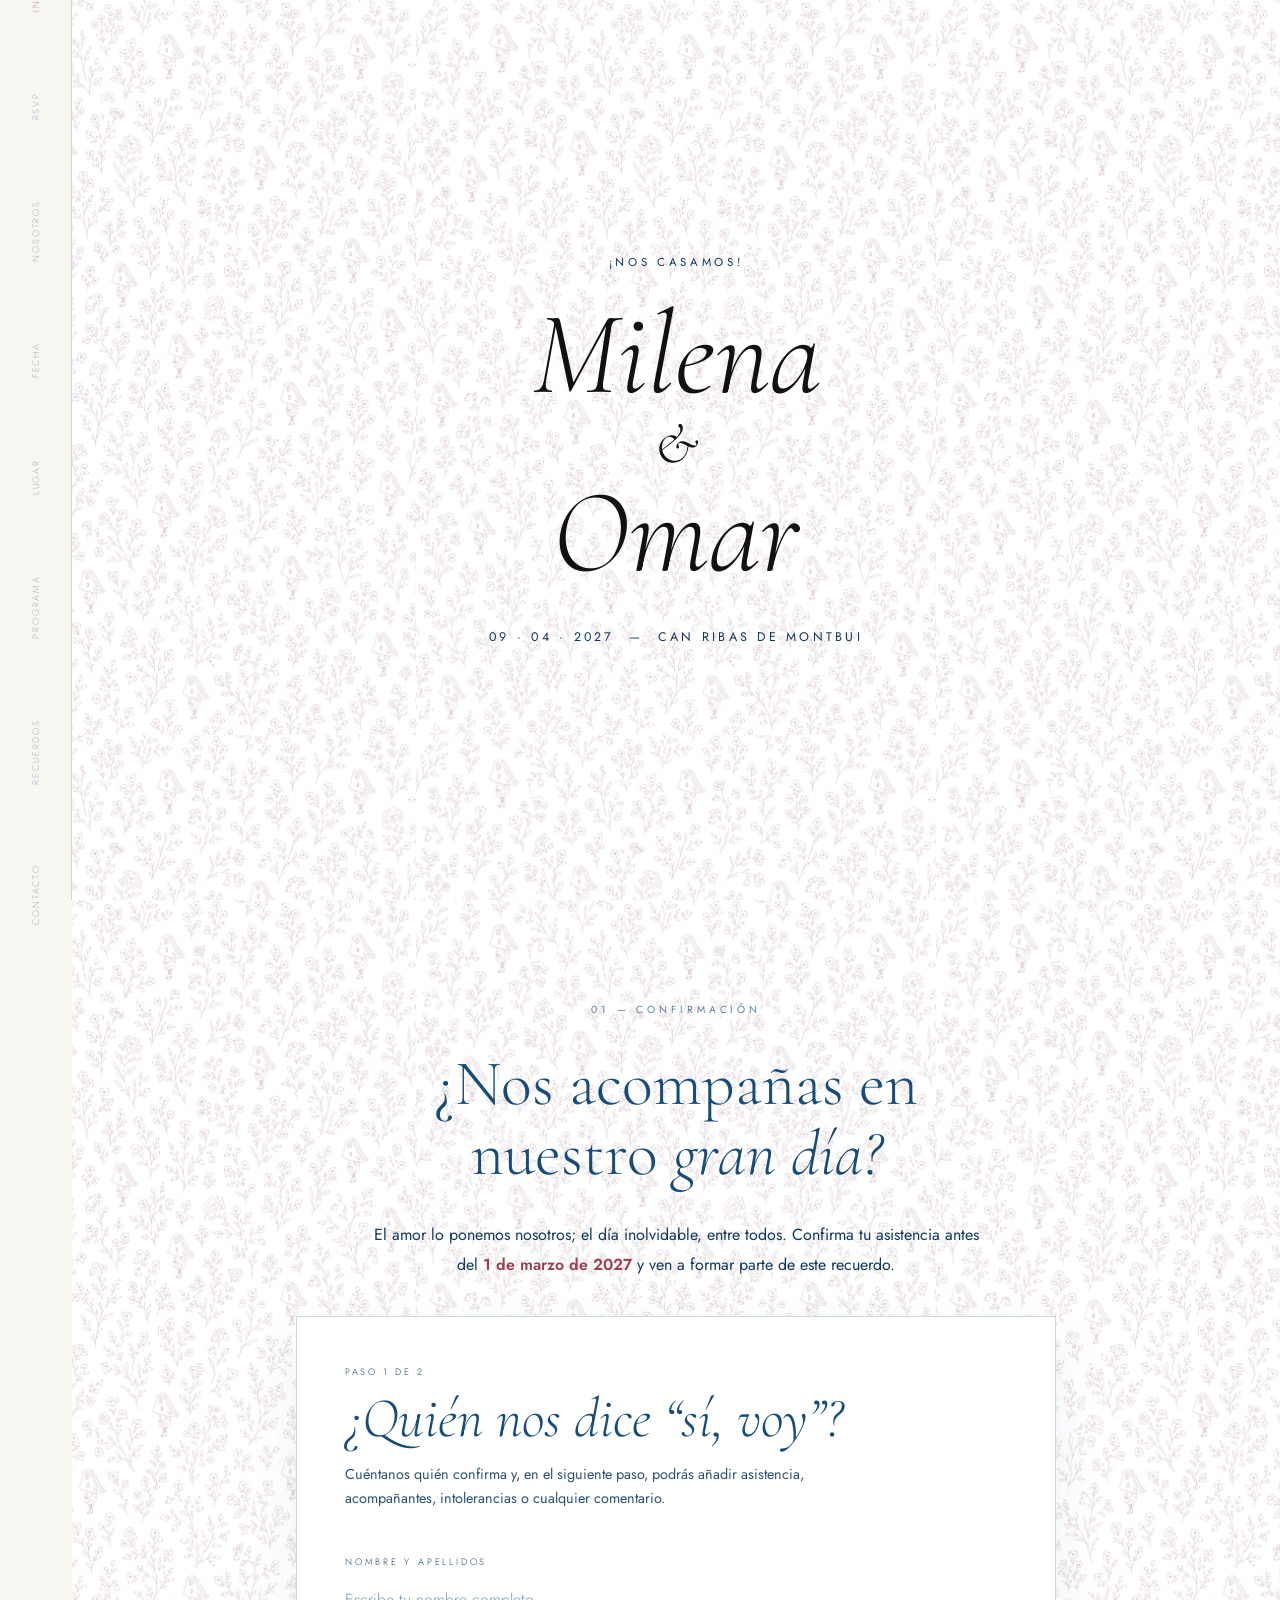
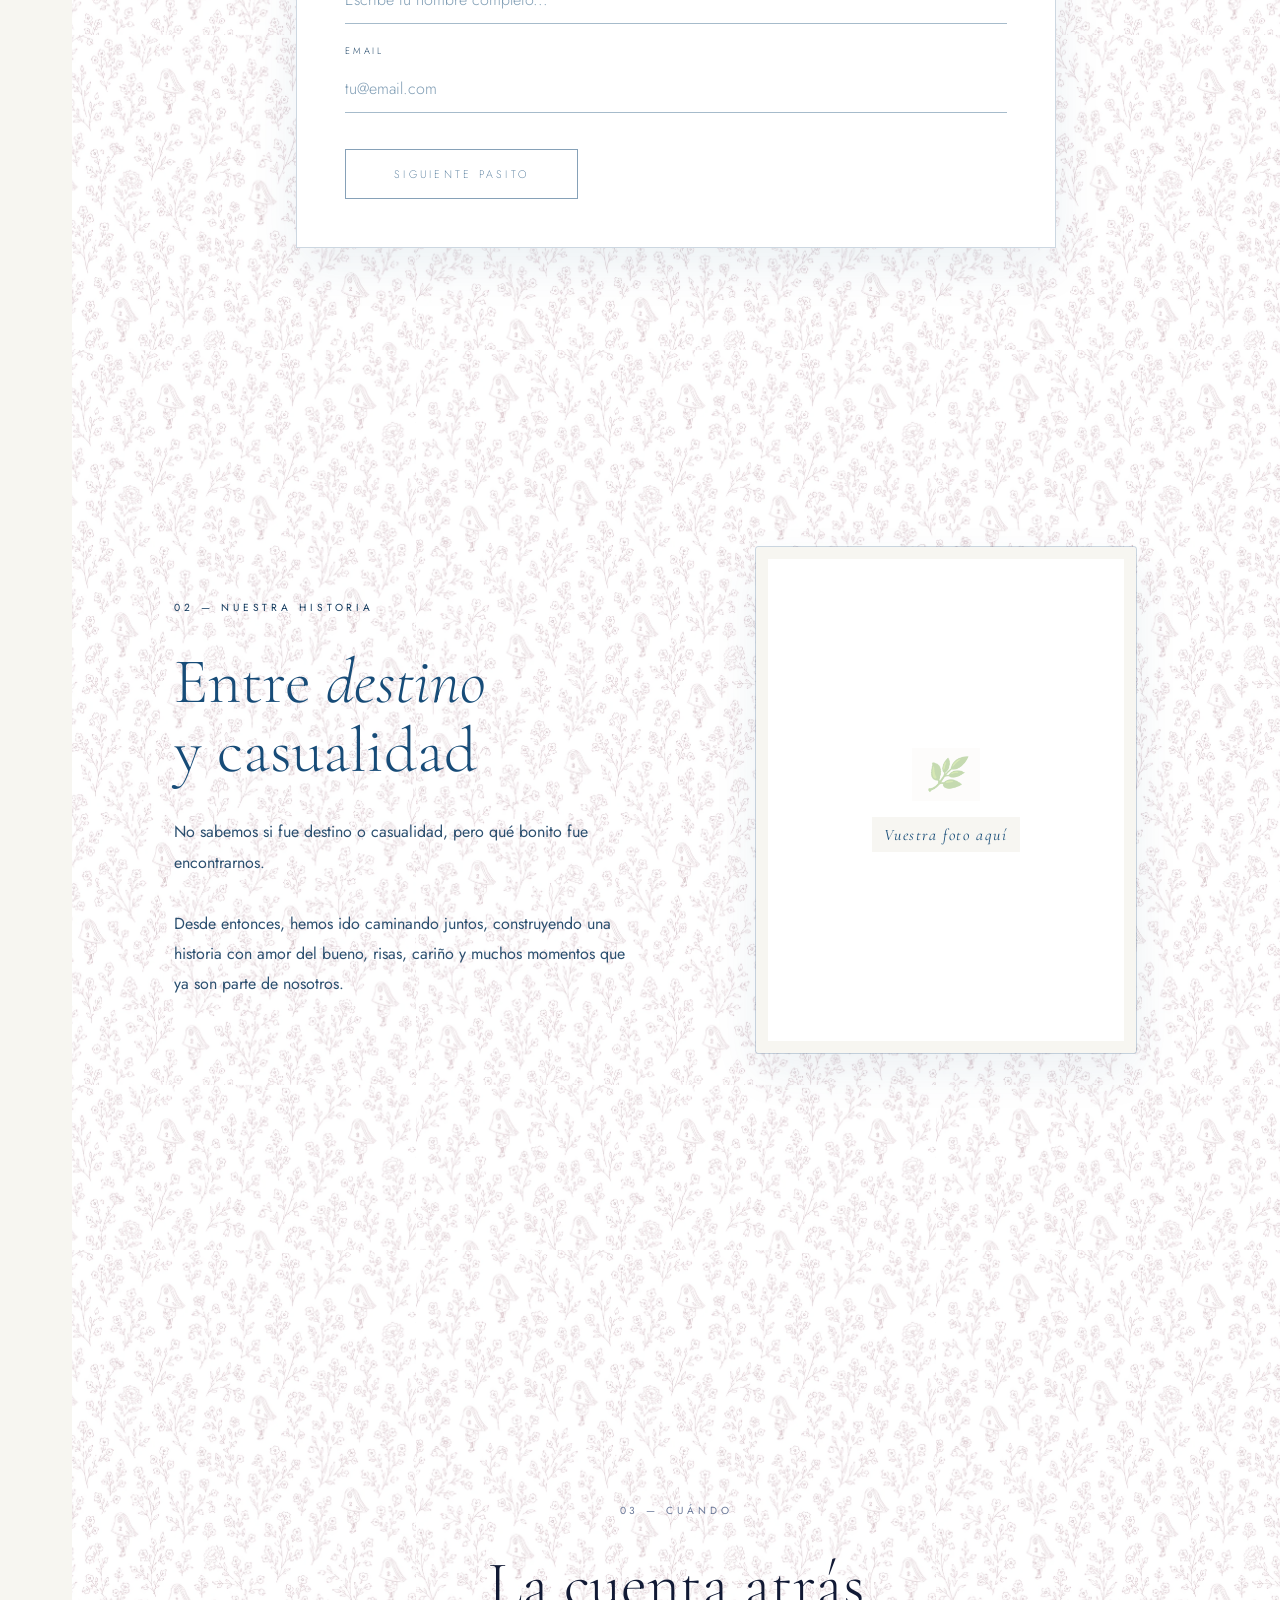
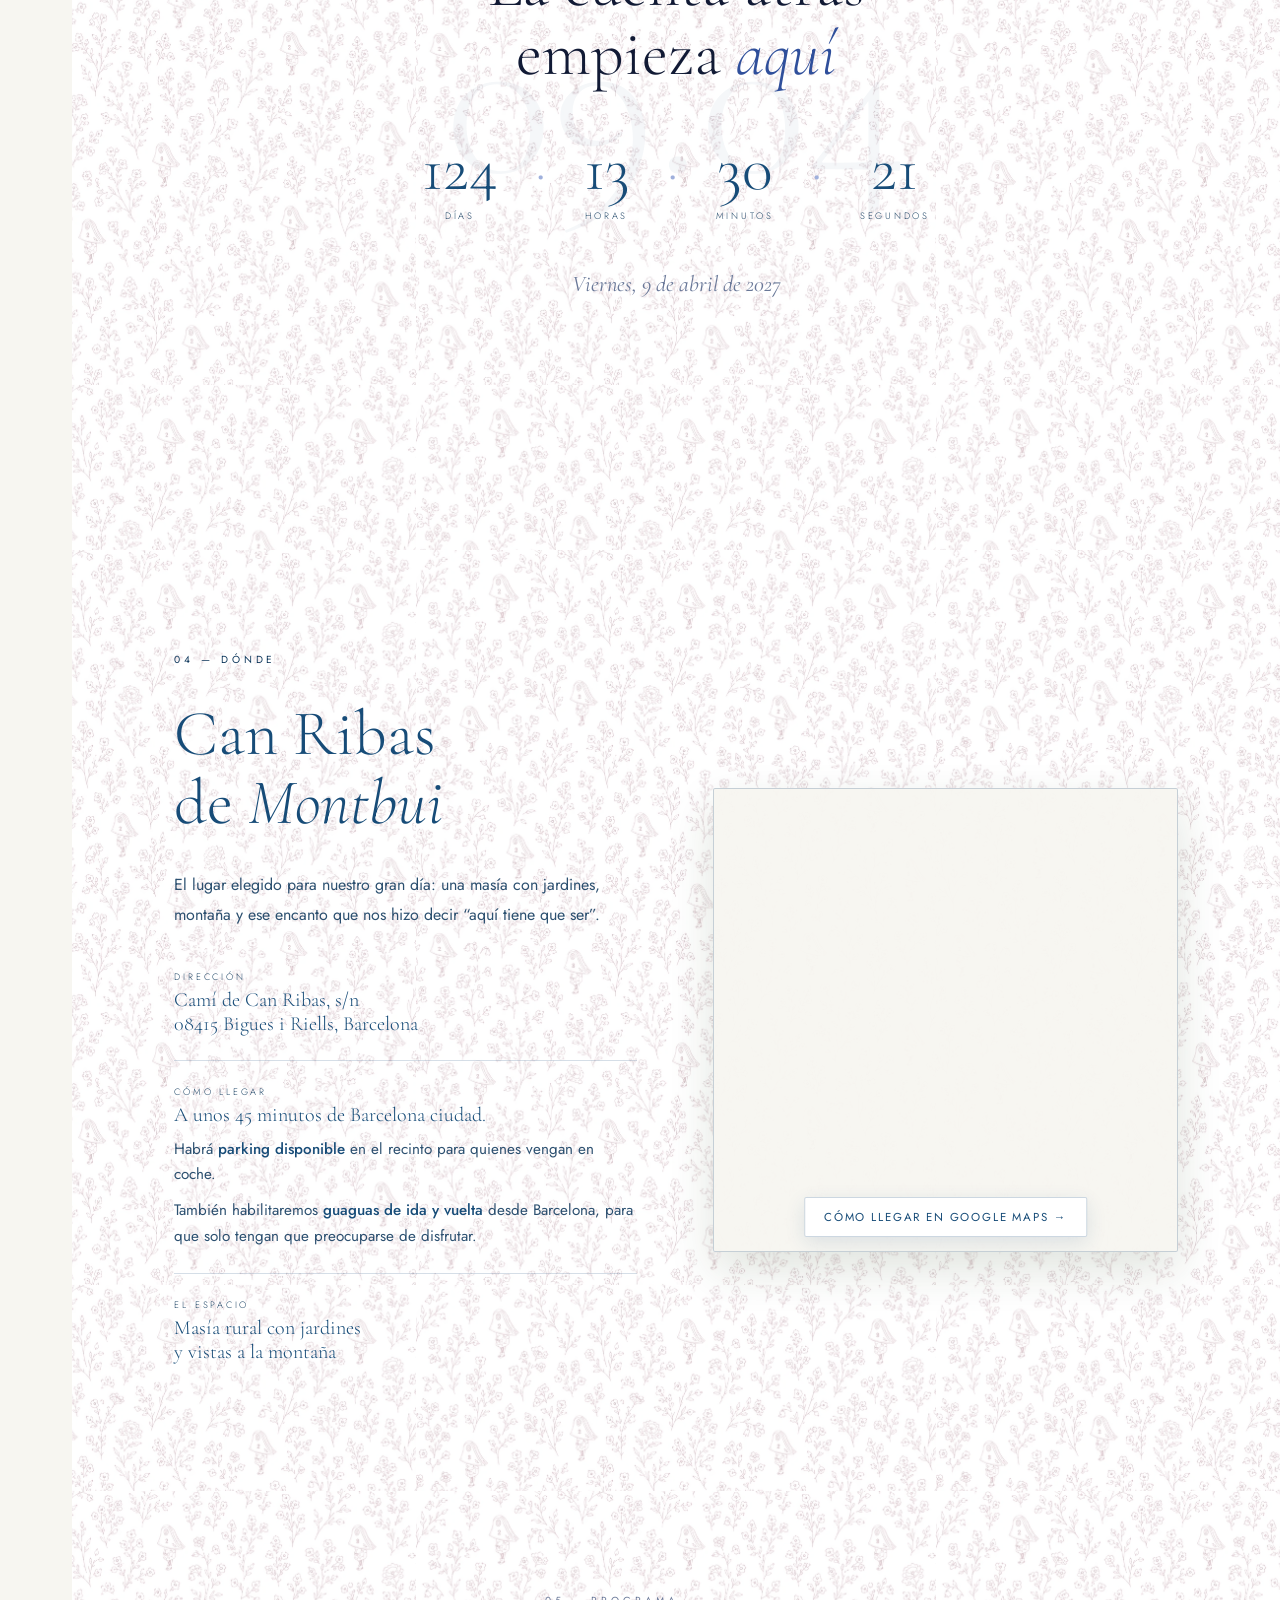
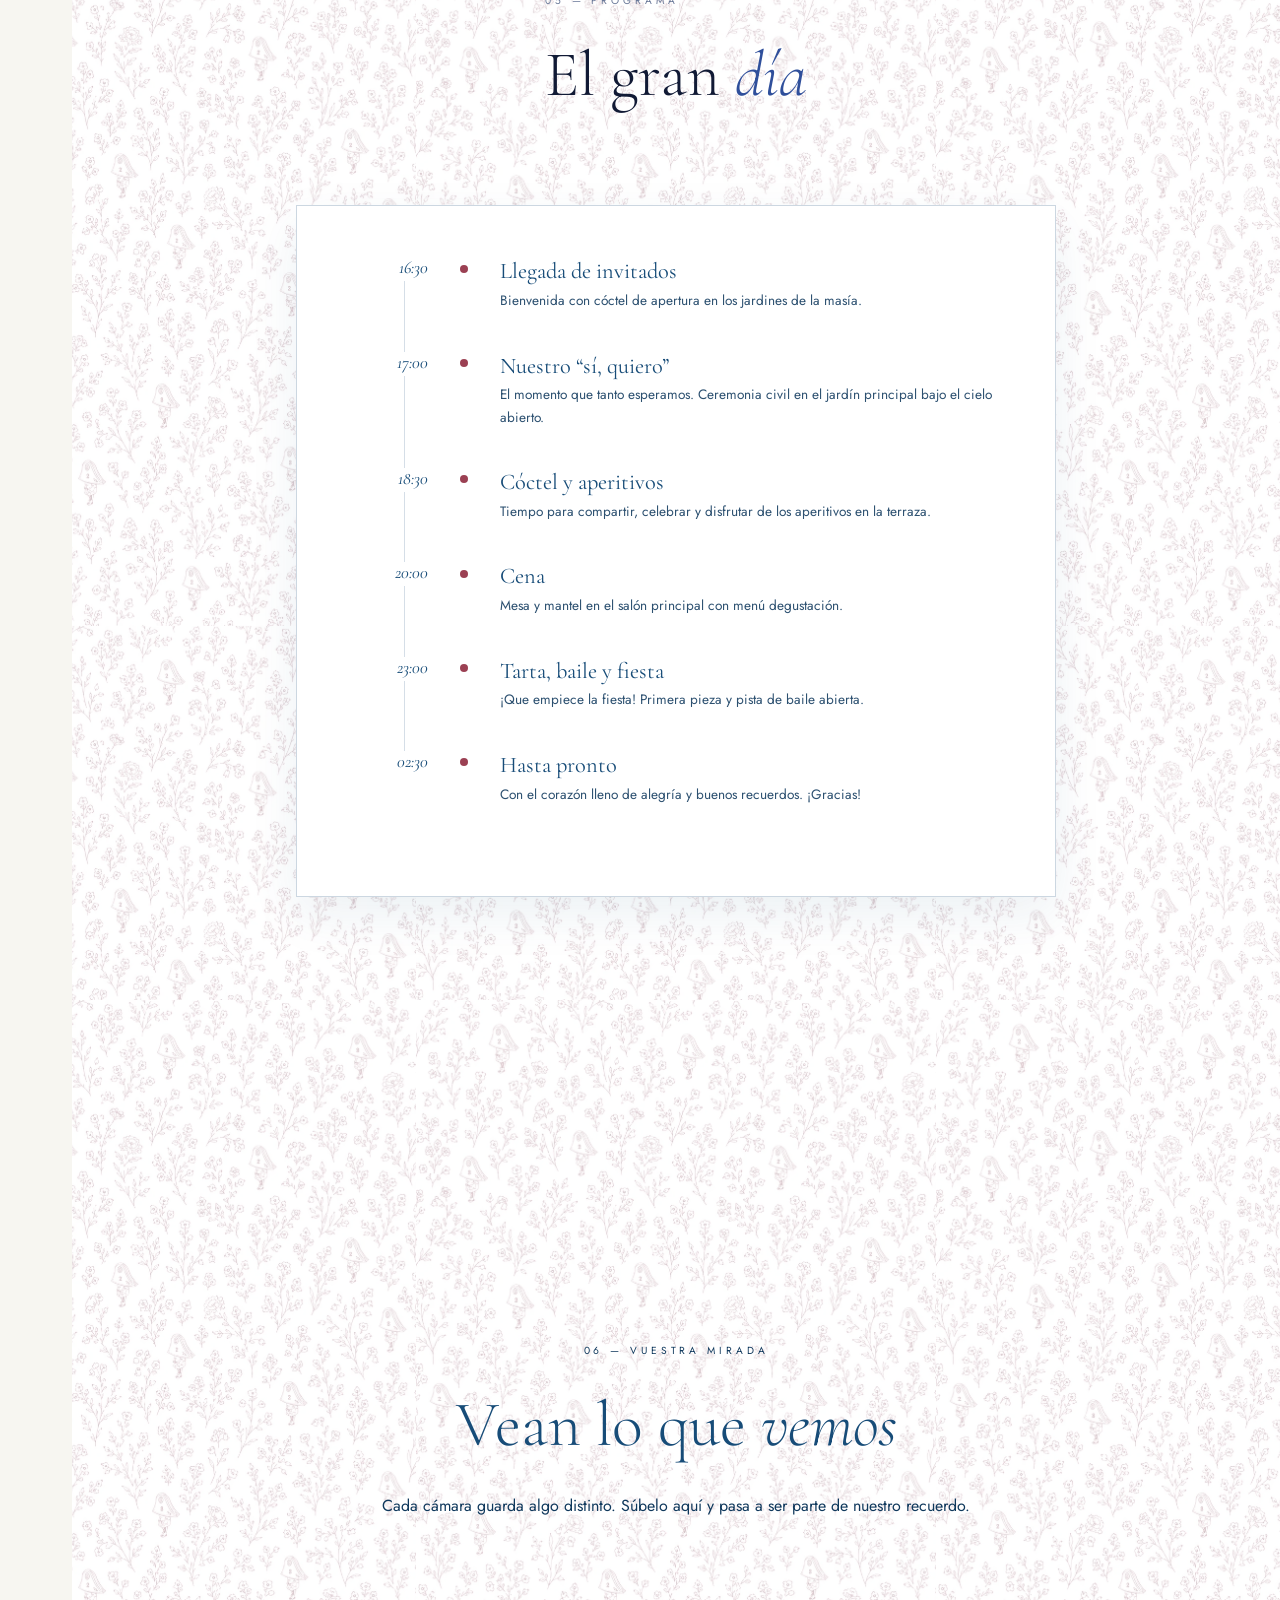
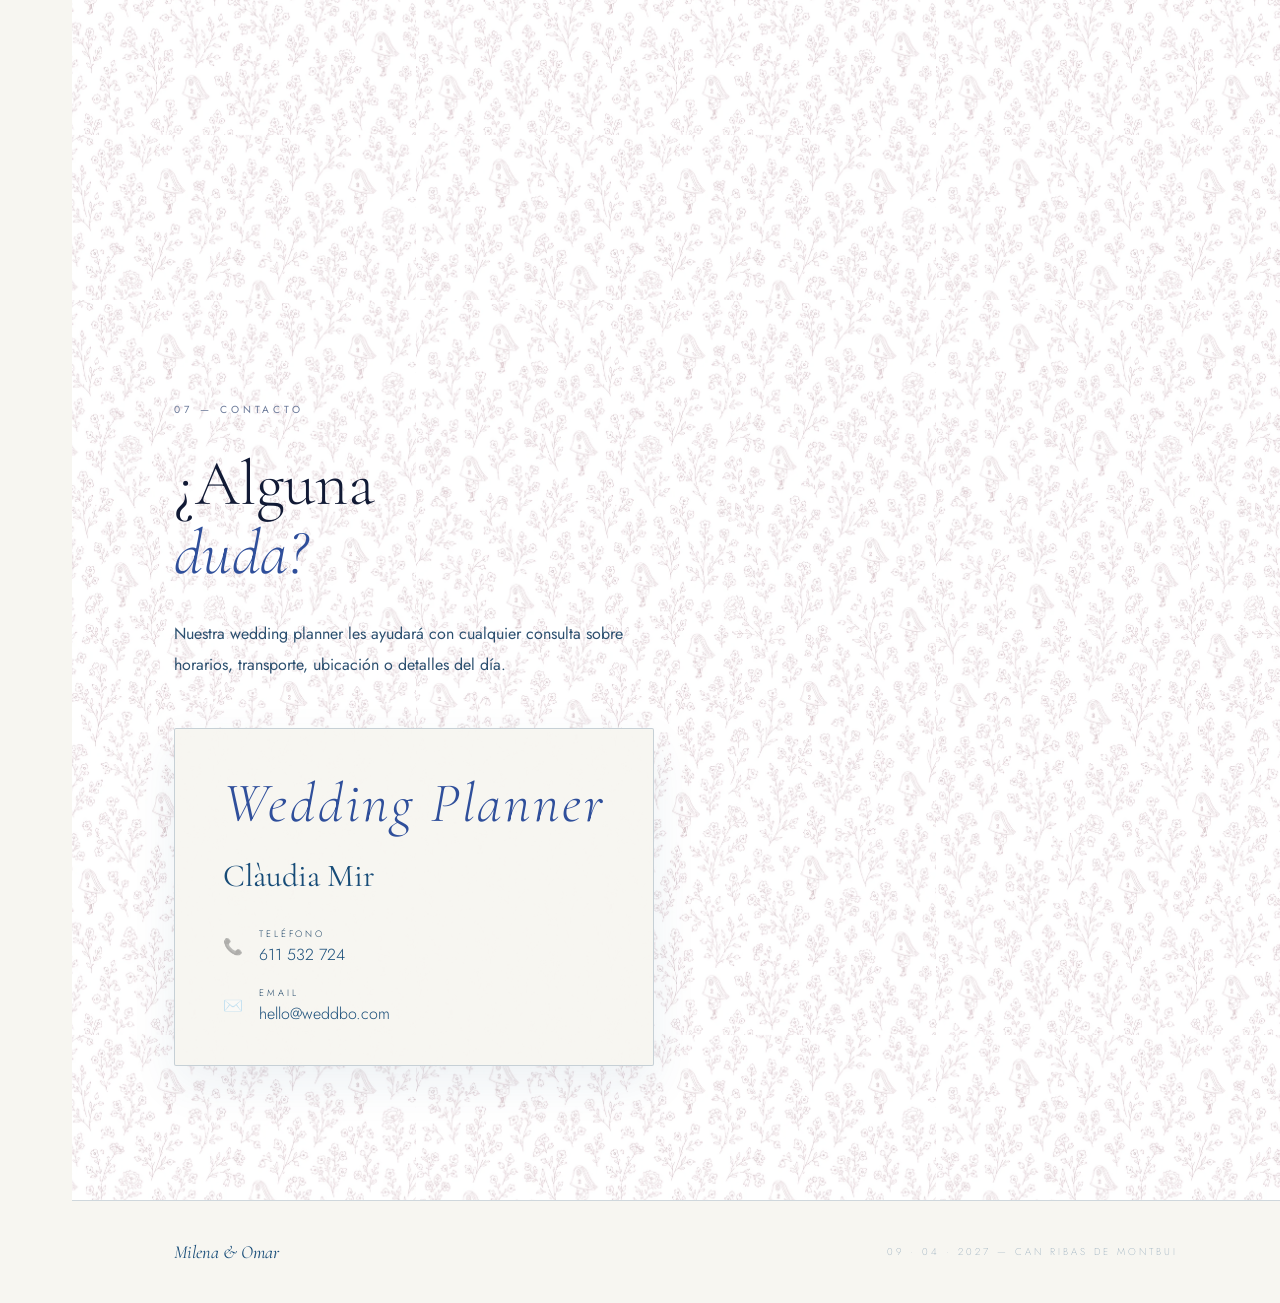
==== commit 90f624df: "Refine Recuerdos copy: each camera captures something different" ====
--- a/index.html
+++ b/index.html
@@ -1188,8 +1188,8 @@
     <p class="section-label reveal">06 — Vuestra mirada</p>
     <h2 class="section-title reveal">Vean lo que <em>vemos</em></h2>
     <p class="confirm-text reveal">
-      Cuelguen aquí las fotos y vídeos del día.
-      Llegan directos a nuestras manos, sin pasar por ninguna red social.
+      Cada cámara guarda algo distinto. Súbelo aquí
+      y pasa a ser parte de nuestro recuerdo.
     </p>
 
     <form id="media-form"
